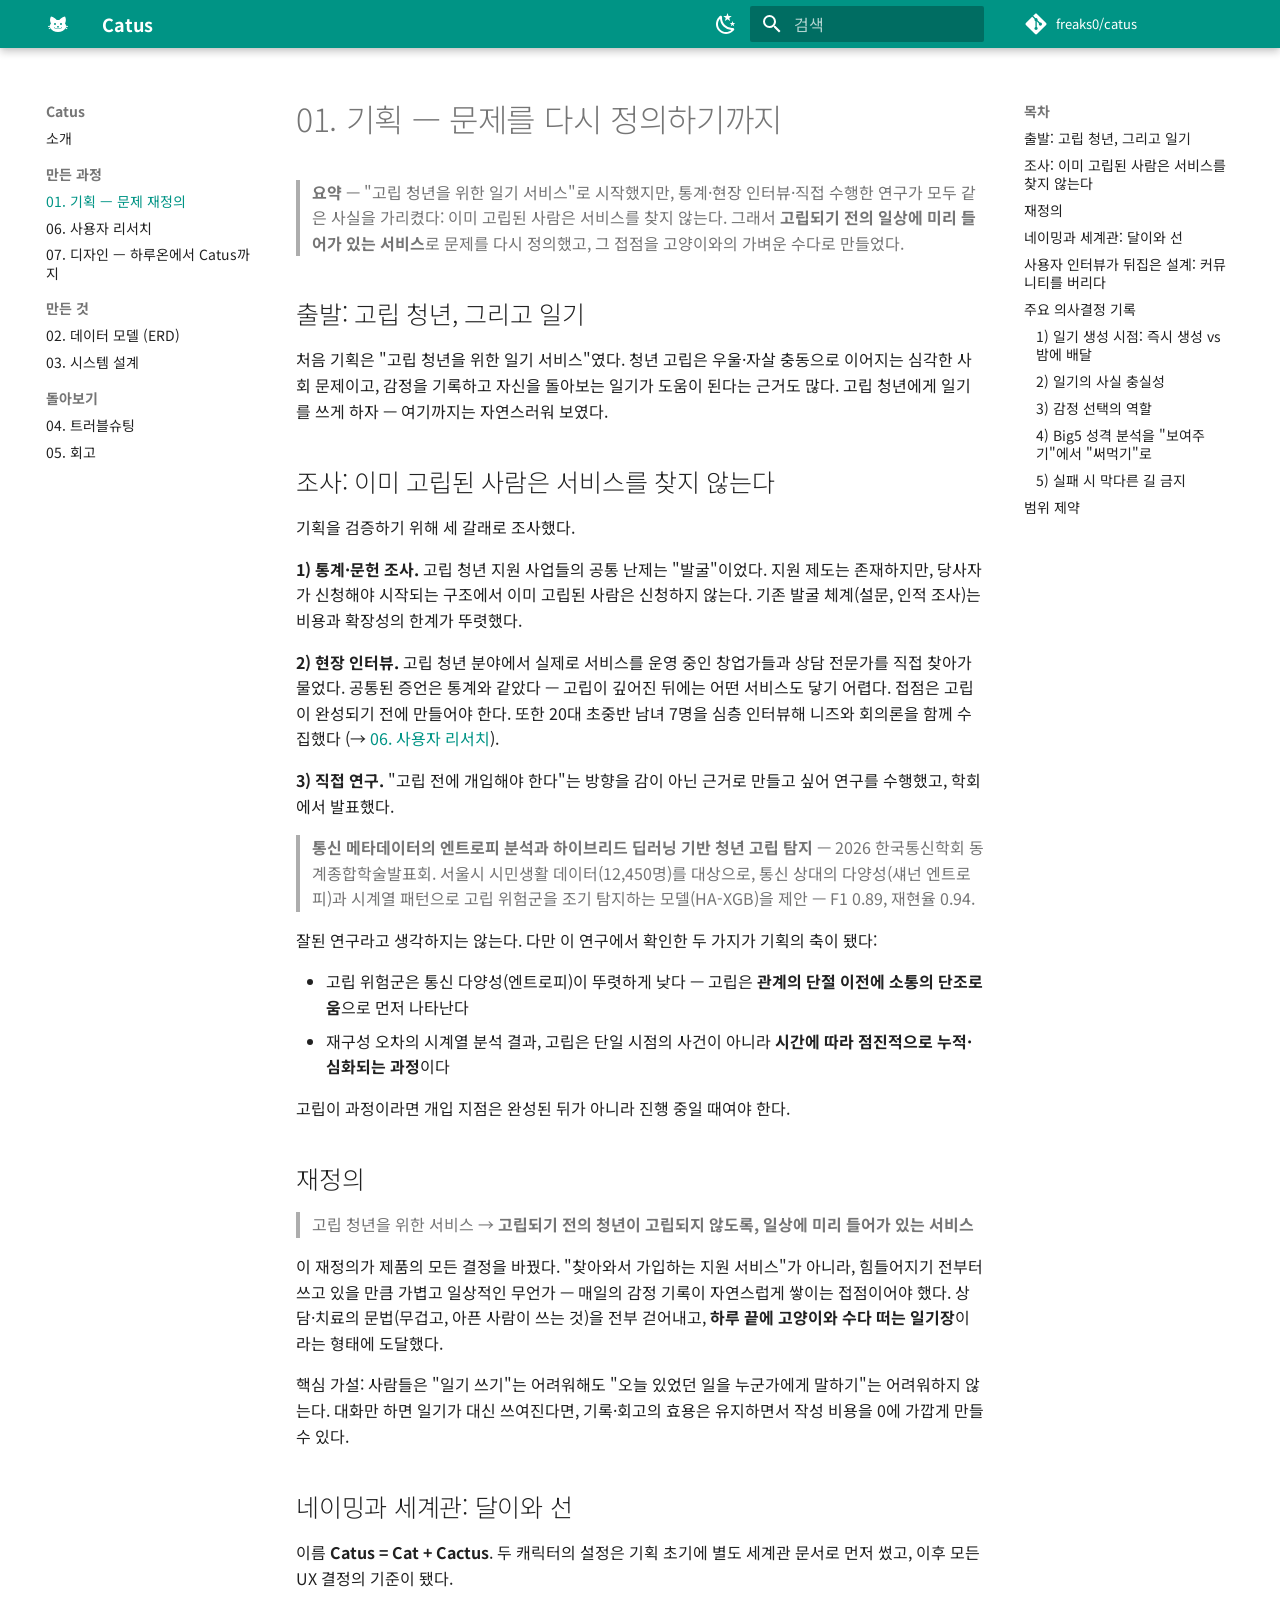
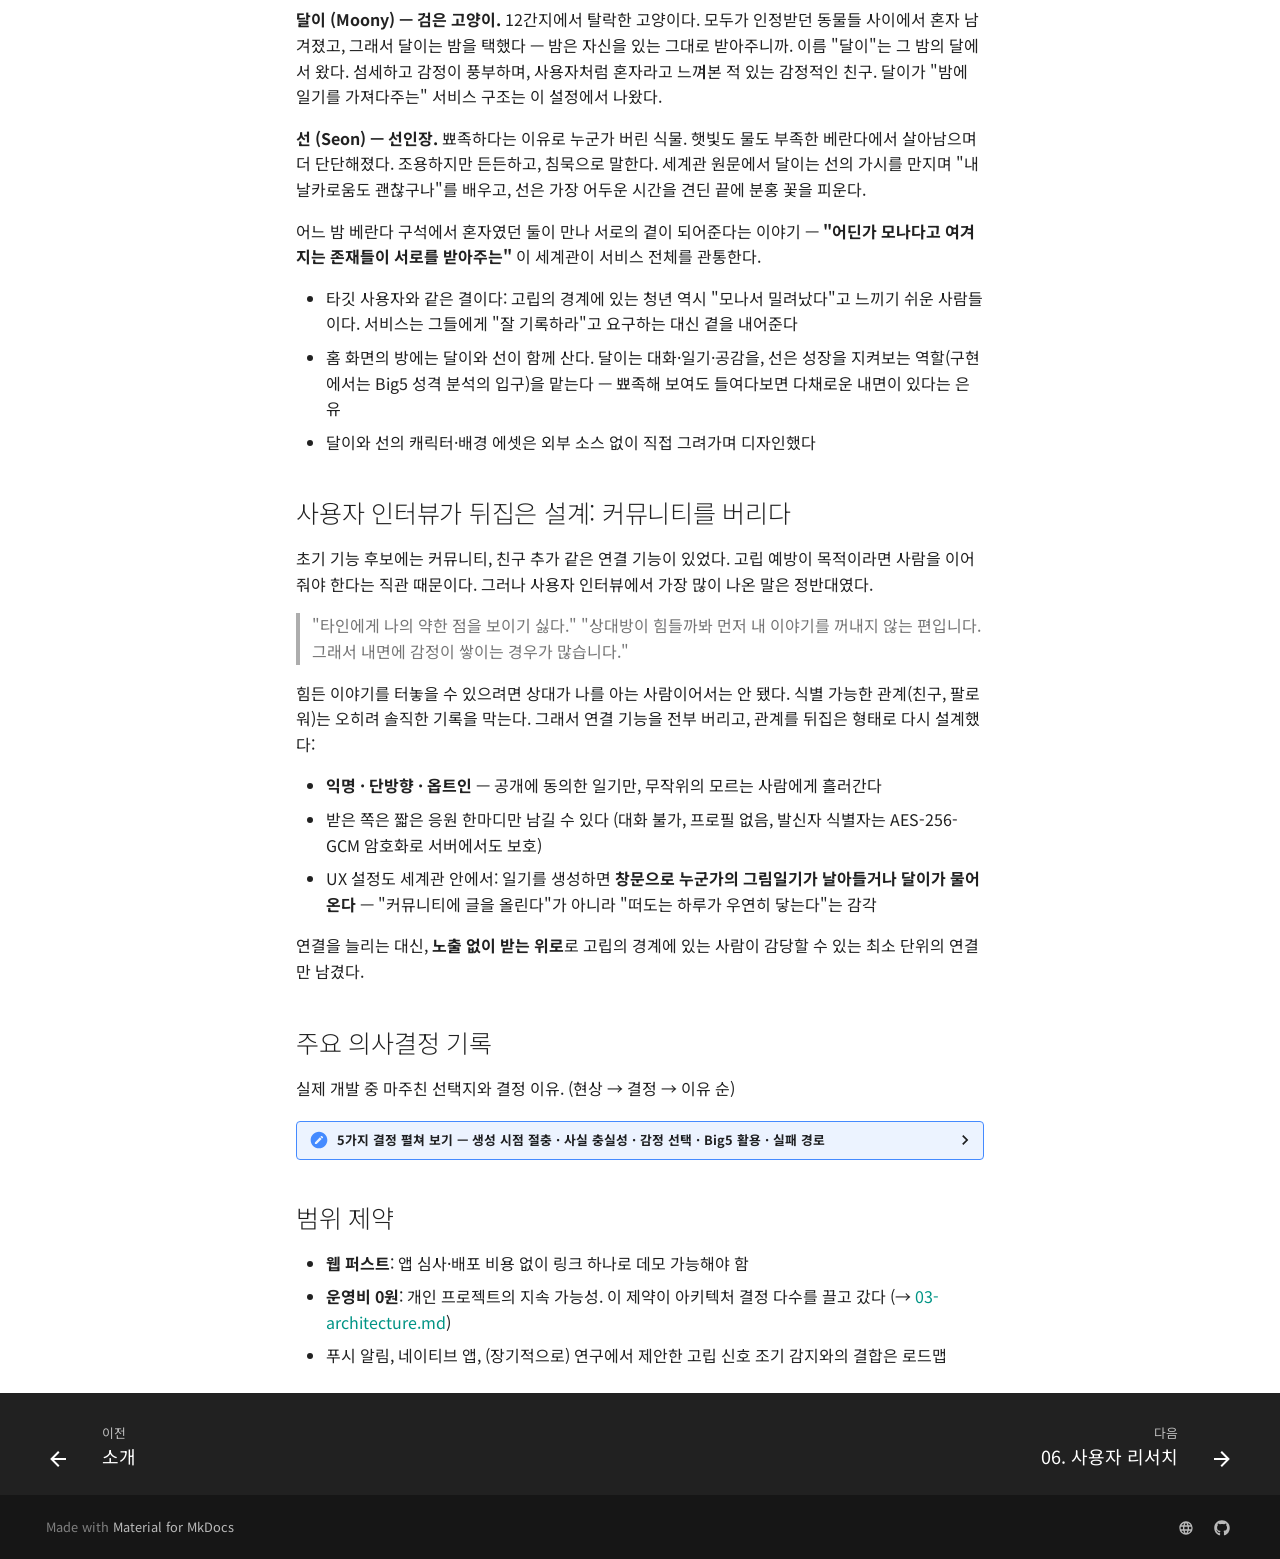
==== 01-planning.html @ 35c1a683 "Deployed dc7aa22 with MkDocs version: 1.6.1" ====
<!doctype html>
<html lang="ko" class="no-js">
  <head>
    
      <meta charset="utf-8">
      <meta name="viewport" content="width=device-width,initial-scale=1">
      
        <meta name="description" content="고립 전 청년을 위한 대화형 감정 기록 서비스 — 기획·설계·운영 기록">
      
      
      
        <link rel="canonical" href="https://freaks0.github.io/catus/01-planning.html">
      
      
        <link rel="prev" href="index.html">
      
      
        <link rel="next" href="06-user-research.html">
      
      
        
      
      
      <link rel="icon" href="design/dali-final.png">
      <meta name="generator" content="mkdocs-1.6.1, mkdocs-material-9.7.7">
    
    
      
        <title>01. 기획 — 문제 재정의 - Catus</title>
      
    
    
      <link rel="stylesheet" href="assets/stylesheets/main.ec1eaa64.min.css">
      
        
        <link rel="stylesheet" href="assets/stylesheets/palette.ab4e12ef.min.css">
      
      


    
    
      
    
    
      
        
        
        <link rel="preconnect" href="https://fonts.gstatic.com" crossorigin>
        <link rel="stylesheet" href="https://fonts.googleapis.com/css?family=Noto+Sans+KR:300,300i,400,400i,700,700i%7CJetBrains+Mono:400,400i,700,700i&display=fallback">
        <style>:root{--md-text-font:"Noto Sans KR";--md-code-font:"JetBrains Mono"}</style>
      
    
    
    <script>__md_scope=new URL(".",location),__md_hash=e=>[...e].reduce(((e,_)=>(e<<5)-e+_.charCodeAt(0)),0),__md_get=(e,_=localStorage,t=__md_scope)=>JSON.parse(_.getItem(t.pathname+"."+e)),__md_set=(e,_,t=localStorage,a=__md_scope)=>{try{t.setItem(a.pathname+"."+e,JSON.stringify(_))}catch(e){}}</script>
    
      

    
    
  </head>
  
  
    
    
      
    
    
    
    
    <body dir="ltr" data-md-color-scheme="default" data-md-color-primary="teal" data-md-color-accent="deep-orange">
  
    
    <input class="md-toggle" data-md-toggle="drawer" type="checkbox" id="__drawer" autocomplete="off">
    <input class="md-toggle" data-md-toggle="search" type="checkbox" id="__search" autocomplete="off">
    <label class="md-overlay" for="__drawer"></label>
    <div data-md-component="skip">
      
        
        <a href="#01" class="md-skip">
          콘텐츠로 이동
        </a>
      
    </div>
    <div data-md-component="announce">
      
    </div>
    
    
      

  

<header class="md-header md-header--shadow" data-md-component="header">
  <nav class="md-header__inner md-grid" aria-label="상단/헤더">
    <a href="index.html" title="Catus" class="md-header__button md-logo" aria-label="Catus" data-md-component="logo">
      
  
  <svg xmlns="http://www.w3.org/2000/svg" viewBox="0 0 24 24"><path d="m12 8-1.33.09C9.81 7.07 7.4 4.5 5 4.5c0 0-1.97 2.96-.04 6.91-.55.83-.89 1.26-.96 2.25l-1.93.29.21.98 1.76-.26.14.71-1.57.94.47.89 1.45-.89C5.68 18.76 8.59 20 12 20s6.32-1.24 7.47-3.68l1.45.89.47-.89-1.57-.94.14-.71 1.76.26.21-.98-1.93-.29c-.07-.99-.41-1.42-.96-2.25C20.97 7.46 19 4.5 19 4.5c-2.4 0-4.81 2.57-5.67 3.59zm-3 3a1 1 0 0 1 1 1 1 1 0 0 1-1 1 1 1 0 0 1-1-1 1 1 0 0 1 1-1m6 0a1 1 0 0 1 1 1 1 1 0 0 1-1 1 1 1 0 0 1-1-1 1 1 0 0 1 1-1m-4 3h2l-.7 1.39c.2.64.76 1.11 1.45 1.11a1.5 1.5 0 0 0 1.5-1.5h.5a2 2 0 0 1-2 2c-.75 0-1.4-.41-1.75-1-.35.59-1 1-1.75 1a2 2 0 0 1-2-2h.5a1.5 1.5 0 0 0 1.5 1.5c.69 0 1.25-.47 1.45-1.11z"/></svg>

    </a>
    <label class="md-header__button md-icon" for="__drawer">
      
      <svg xmlns="http://www.w3.org/2000/svg" viewBox="0 0 24 24"><path d="M3 6h18v2H3zm0 5h18v2H3zm0 5h18v2H3z"/></svg>
    </label>
    <div class="md-header__title" data-md-component="header-title">
      <div class="md-header__ellipsis">
        <div class="md-header__topic">
          <span class="md-ellipsis">
            Catus
          </span>
        </div>
        <div class="md-header__topic" data-md-component="header-topic">
          <span class="md-ellipsis">
            
              01. 기획 — 문제 재정의
            
          </span>
        </div>
      </div>
    </div>
    
      
        <form class="md-header__option" data-md-component="palette">
  
    
    
    
    <input class="md-option" data-md-color-media="(prefers-color-scheme: light)" data-md-color-scheme="default" data-md-color-primary="teal" data-md-color-accent="deep-orange"  aria-label="다크 모드"  type="radio" name="__palette" id="__palette_0">
    
      <label class="md-header__button md-icon" title="다크 모드" for="__palette_1" hidden>
        <svg xmlns="http://www.w3.org/2000/svg" viewBox="0 0 24 24"><path d="m17.75 4.09-2.53 1.94.91 3.06-2.63-1.81-2.63 1.81.91-3.06-2.53-1.94L12.44 4l1.06-3 1.06 3zm3.5 6.91-1.64 1.25.59 1.98-1.7-1.17-1.7 1.17.59-1.98L15.75 11l2.06-.05L18.5 9l.69 1.95zm-2.28 4.95c.83-.08 1.72 1.1 1.19 1.85-.32.45-.66.87-1.08 1.27C15.17 23 8.84 23 4.94 19.07c-3.91-3.9-3.91-10.24 0-14.14.4-.4.82-.76 1.27-1.08.75-.53 1.93.36 1.85 1.19-.27 2.86.69 5.83 2.89 8.02a9.96 9.96 0 0 0 8.02 2.89m-1.64 2.02a12.08 12.08 0 0 1-7.8-3.47c-2.17-2.19-3.33-5-3.49-7.82-2.81 3.14-2.7 7.96.31 10.98 3.02 3.01 7.84 3.12 10.98.31"/></svg>
      </label>
    
  
    
    
    
    <input class="md-option" data-md-color-media="(prefers-color-scheme: dark)" data-md-color-scheme="slate" data-md-color-primary="teal" data-md-color-accent="deep-orange"  aria-label="라이트 모드"  type="radio" name="__palette" id="__palette_1">
    
      <label class="md-header__button md-icon" title="라이트 모드" for="__palette_0" hidden>
        <svg xmlns="http://www.w3.org/2000/svg" viewBox="0 0 24 24"><path d="M12 7a5 5 0 0 1 5 5 5 5 0 0 1-5 5 5 5 0 0 1-5-5 5 5 0 0 1 5-5m0 2a3 3 0 0 0-3 3 3 3 0 0 0 3 3 3 3 0 0 0 3-3 3 3 0 0 0-3-3m0-7 2.39 3.42C13.65 5.15 12.84 5 12 5s-1.65.15-2.39.42zM3.34 7l4.16-.35A7.2 7.2 0 0 0 5.94 8.5c-.44.74-.69 1.5-.83 2.29zm.02 10 1.76-3.77a7.131 7.131 0 0 0 2.38 4.14zM20.65 7l-1.77 3.79a7.02 7.02 0 0 0-2.38-4.15zm-.01 10-4.14.36c.59-.51 1.12-1.14 1.54-1.86.42-.73.69-1.5.83-2.29zM12 22l-2.41-3.44c.74.27 1.55.44 2.41.44.82 0 1.63-.17 2.37-.44z"/></svg>
      </label>
    
  
</form>
      
    
    
      <script>var palette=__md_get("__palette");if(palette&&palette.color){if("(prefers-color-scheme)"===palette.color.media){var media=matchMedia("(prefers-color-scheme: light)"),input=document.querySelector(media.matches?"[data-md-color-media='(prefers-color-scheme: light)']":"[data-md-color-media='(prefers-color-scheme: dark)']");palette.color.media=input.getAttribute("data-md-color-media"),palette.color.scheme=input.getAttribute("data-md-color-scheme"),palette.color.primary=input.getAttribute("data-md-color-primary"),palette.color.accent=input.getAttribute("data-md-color-accent")}for(var[key,value]of Object.entries(palette.color))document.body.setAttribute("data-md-color-"+key,value)}</script>
    
    
    
      
      
        <label class="md-header__button md-icon" for="__search">
          
          <svg xmlns="http://www.w3.org/2000/svg" viewBox="0 0 24 24"><path d="M9.5 3A6.5 6.5 0 0 1 16 9.5c0 1.61-.59 3.09-1.56 4.23l.27.27h.79l5 5-1.5 1.5-5-5v-.79l-.27-.27A6.52 6.52 0 0 1 9.5 16 6.5 6.5 0 0 1 3 9.5 6.5 6.5 0 0 1 9.5 3m0 2C7 5 5 7 5 9.5S7 14 9.5 14 14 12 14 9.5 12 5 9.5 5"/></svg>
        </label>
        <div class="md-search" data-md-component="search" role="dialog">
  <label class="md-search__overlay" for="__search"></label>
  <div class="md-search__inner" role="search">
    <form class="md-search__form" name="search">
      <input type="text" class="md-search__input" name="query" aria-label="검색" placeholder="검색" autocapitalize="off" autocorrect="off" autocomplete="off" spellcheck="false" data-md-component="search-query" required>
      <label class="md-search__icon md-icon" for="__search">
        
        <svg xmlns="http://www.w3.org/2000/svg" viewBox="0 0 24 24"><path d="M9.5 3A6.5 6.5 0 0 1 16 9.5c0 1.61-.59 3.09-1.56 4.23l.27.27h.79l5 5-1.5 1.5-5-5v-.79l-.27-.27A6.52 6.52 0 0 1 9.5 16 6.5 6.5 0 0 1 3 9.5 6.5 6.5 0 0 1 9.5 3m0 2C7 5 5 7 5 9.5S7 14 9.5 14 14 12 14 9.5 12 5 9.5 5"/></svg>
        
        <svg xmlns="http://www.w3.org/2000/svg" viewBox="0 0 24 24"><path d="M20 11v2H8l5.5 5.5-1.42 1.42L4.16 12l7.92-7.92L13.5 5.5 8 11z"/></svg>
      </label>
      <nav class="md-search__options" aria-label="검색">
        
        <button type="reset" class="md-search__icon md-icon" title="지우기" aria-label="지우기" tabindex="-1">
          
          <svg xmlns="http://www.w3.org/2000/svg" viewBox="0 0 24 24"><path d="M19 6.41 17.59 5 12 10.59 6.41 5 5 6.41 10.59 12 5 17.59 6.41 19 12 13.41 17.59 19 19 17.59 13.41 12z"/></svg>
        </button>
      </nav>
      
        <div class="md-search__suggest" data-md-component="search-suggest"></div>
      
    </form>
    <div class="md-search__output">
      <div class="md-search__scrollwrap" tabindex="0" data-md-scrollfix>
        <div class="md-search-result" data-md-component="search-result">
          <div class="md-search-result__meta">
            검색 초기화
          </div>
          <ol class="md-search-result__list" role="presentation"></ol>
        </div>
      </div>
    </div>
  </div>
</div>
      
    
    
      <div class="md-header__source">
        <a href="https://github.com/freaks0/catus" title="저장소로 이동" class="md-source" data-md-component="source">
  <div class="md-source__icon md-icon">
    
    <svg xmlns="http://www.w3.org/2000/svg" viewBox="0 0 448 512"><!--! Font Awesome Free 7.1.0 by @fontawesome - https://fontawesome.com License - https://fontawesome.com/license/free (Icons: CC BY 4.0, Fonts: SIL OFL 1.1, Code: MIT License) Copyright 2025 Fonticons, Inc.--><path d="M439.6 236.1 244 40.5c-5.4-5.5-12.8-8.5-20.4-8.5s-15 3-20.4 8.4L162.5 81l51.5 51.5c27.1-9.1 52.7 16.8 43.4 43.7l49.7 49.7c34.2-11.8 61.2 31 35.5 56.7-26.5 26.5-70.2-2.9-56-37.3L240.3 199v121.9c25.3 12.5 22.3 41.8 9.1 55-6.4 6.4-15.2 10.1-24.3 10.1s-17.8-3.6-24.3-10.1c-17.6-17.6-11.1-46.9 11.2-56v-123c-20.8-8.5-24.6-30.7-18.6-45L142.6 101 8.5 235.1C3 240.6 0 247.9 0 255.5s3 15 8.5 20.4l195.6 195.7c5.4 5.4 12.7 8.4 20.4 8.4s15-3 20.4-8.4l194.7-194.7c5.4-5.4 8.4-12.8 8.4-20.4s-3-15-8.4-20.4"/></svg>
  </div>
  <div class="md-source__repository">
    freaks0/catus
  </div>
</a>
      </div>
    
  </nav>
  
</header>
    
    <div class="md-container" data-md-component="container">
      
      
        
          
        
      
      <main class="md-main" data-md-component="main">
        <div class="md-main__inner md-grid">
          
            
              
              <div class="md-sidebar md-sidebar--primary" data-md-component="sidebar" data-md-type="navigation" >
                <div class="md-sidebar__scrollwrap">
                  <div class="md-sidebar__inner">
                    



<nav class="md-nav md-nav--primary" aria-label="네비게이션" data-md-level="0">
  <label class="md-nav__title" for="__drawer">
    <a href="index.html" title="Catus" class="md-nav__button md-logo" aria-label="Catus" data-md-component="logo">
      
  
  <svg xmlns="http://www.w3.org/2000/svg" viewBox="0 0 24 24"><path d="m12 8-1.33.09C9.81 7.07 7.4 4.5 5 4.5c0 0-1.97 2.96-.04 6.91-.55.83-.89 1.26-.96 2.25l-1.93.29.21.98 1.76-.26.14.71-1.57.94.47.89 1.45-.89C5.68 18.76 8.59 20 12 20s6.32-1.24 7.47-3.68l1.45.89.47-.89-1.57-.94.14-.71 1.76.26.21-.98-1.93-.29c-.07-.99-.41-1.42-.96-2.25C20.97 7.46 19 4.5 19 4.5c-2.4 0-4.81 2.57-5.67 3.59zm-3 3a1 1 0 0 1 1 1 1 1 0 0 1-1 1 1 1 0 0 1-1-1 1 1 0 0 1 1-1m6 0a1 1 0 0 1 1 1 1 1 0 0 1-1 1 1 1 0 0 1-1-1 1 1 0 0 1 1-1m-4 3h2l-.7 1.39c.2.64.76 1.11 1.45 1.11a1.5 1.5 0 0 0 1.5-1.5h.5a2 2 0 0 1-2 2c-.75 0-1.4-.41-1.75-1-.35.59-1 1-1.75 1a2 2 0 0 1-2-2h.5a1.5 1.5 0 0 0 1.5 1.5c.69 0 1.25-.47 1.45-1.11z"/></svg>

    </a>
    Catus
  </label>
  
    <div class="md-nav__source">
      <a href="https://github.com/freaks0/catus" title="저장소로 이동" class="md-source" data-md-component="source">
  <div class="md-source__icon md-icon">
    
    <svg xmlns="http://www.w3.org/2000/svg" viewBox="0 0 448 512"><!--! Font Awesome Free 7.1.0 by @fontawesome - https://fontawesome.com License - https://fontawesome.com/license/free (Icons: CC BY 4.0, Fonts: SIL OFL 1.1, Code: MIT License) Copyright 2025 Fonticons, Inc.--><path d="M439.6 236.1 244 40.5c-5.4-5.5-12.8-8.5-20.4-8.5s-15 3-20.4 8.4L162.5 81l51.5 51.5c27.1-9.1 52.7 16.8 43.4 43.7l49.7 49.7c34.2-11.8 61.2 31 35.5 56.7-26.5 26.5-70.2-2.9-56-37.3L240.3 199v121.9c25.3 12.5 22.3 41.8 9.1 55-6.4 6.4-15.2 10.1-24.3 10.1s-17.8-3.6-24.3-10.1c-17.6-17.6-11.1-46.9 11.2-56v-123c-20.8-8.5-24.6-30.7-18.6-45L142.6 101 8.5 235.1C3 240.6 0 247.9 0 255.5s3 15 8.5 20.4l195.6 195.7c5.4 5.4 12.7 8.4 20.4 8.4s15-3 20.4-8.4l194.7-194.7c5.4-5.4 8.4-12.8 8.4-20.4s-3-15-8.4-20.4"/></svg>
  </div>
  <div class="md-source__repository">
    freaks0/catus
  </div>
</a>
    </div>
  
  <ul class="md-nav__list" data-md-scrollfix>
    
      
      
  
  
  
  
    <li class="md-nav__item">
      <a href="index.html" class="md-nav__link">
        
  
  
  <span class="md-ellipsis">
    
  
    소개
  

    
  </span>
  
  

      </a>
    </li>
  

    
      
      
  
  
    
  
  
  
    
    
    
    
      
        
        
      
    
    
    <li class="md-nav__item md-nav__item--active md-nav__item--section md-nav__item--nested">
      
        
        
        <input class="md-nav__toggle md-toggle " type="checkbox" id="__nav_2" checked>
        
          
          <label class="md-nav__link" for="__nav_2" id="__nav_2_label" tabindex="">
            
  
  
  <span class="md-ellipsis">
    
  
    만든 과정
  

    
  </span>
  
  

            <span class="md-nav__icon md-icon"></span>
          </label>
        
        <nav class="md-nav" data-md-level="1" aria-labelledby="__nav_2_label" aria-expanded="true">
          <label class="md-nav__title" for="__nav_2">
            <span class="md-nav__icon md-icon"></span>
            
  
    만든 과정
  

          </label>
          <ul class="md-nav__list" data-md-scrollfix>
            
              
                
  
  
    
  
  
  
    <li class="md-nav__item md-nav__item--active">
      
      <input class="md-nav__toggle md-toggle" type="checkbox" id="__toc">
      
      
        
      
      
        <label class="md-nav__link md-nav__link--active" for="__toc">
          
  
  
  <span class="md-ellipsis">
    
  
    01. 기획 — 문제 재정의
  

    
  </span>
  
  

          <span class="md-nav__icon md-icon"></span>
        </label>
      
      <a href="01-planning.html" class="md-nav__link md-nav__link--active">
        
  
  
  <span class="md-ellipsis">
    
  
    01. 기획 — 문제 재정의
  

    
  </span>
  
  

      </a>
      
        

<nav class="md-nav md-nav--secondary" aria-label="목차">
  
  
  
    
  
  
    <label class="md-nav__title" for="__toc">
      <span class="md-nav__icon md-icon"></span>
      목차
    </label>
    <ul class="md-nav__list" data-md-component="toc" data-md-scrollfix>
      
        <li class="md-nav__item">
  <a href="#_1" class="md-nav__link">
    <span class="md-ellipsis">
      
        출발: 고립 청년, 그리고 일기
      
    </span>
  </a>
  
</li>
      
        <li class="md-nav__item">
  <a href="#_2" class="md-nav__link">
    <span class="md-ellipsis">
      
        조사: 이미 고립된 사람은 서비스를 찾지 않는다
      
    </span>
  </a>
  
</li>
      
        <li class="md-nav__item">
  <a href="#_3" class="md-nav__link">
    <span class="md-ellipsis">
      
        재정의
      
    </span>
  </a>
  
</li>
      
        <li class="md-nav__item">
  <a href="#_4" class="md-nav__link">
    <span class="md-ellipsis">
      
        네이밍과 세계관: 달이와 선
      
    </span>
  </a>
  
</li>
      
        <li class="md-nav__item">
  <a href="#_5" class="md-nav__link">
    <span class="md-ellipsis">
      
        사용자 인터뷰가 뒤집은 설계: 커뮤니티를 버리다
      
    </span>
  </a>
  
</li>
      
        <li class="md-nav__item">
  <a href="#_6" class="md-nav__link">
    <span class="md-ellipsis">
      
        주요 의사결정 기록
      
    </span>
  </a>
  
    <nav class="md-nav" aria-label="주요 의사결정 기록">
      <ul class="md-nav__list">
        
          <li class="md-nav__item">
  <a href="#1-vs" class="md-nav__link">
    <span class="md-ellipsis">
      
        1) 일기 생성 시점: 즉시 생성 vs 밤에 배달
      
    </span>
  </a>
  
</li>
        
          <li class="md-nav__item">
  <a href="#2" class="md-nav__link">
    <span class="md-ellipsis">
      
        2) 일기의 사실 충실성
      
    </span>
  </a>
  
</li>
        
          <li class="md-nav__item">
  <a href="#3" class="md-nav__link">
    <span class="md-ellipsis">
      
        3) 감정 선택의 역할
      
    </span>
  </a>
  
</li>
        
          <li class="md-nav__item">
  <a href="#4-big5" class="md-nav__link">
    <span class="md-ellipsis">
      
        4) Big5 성격 분석을 "보여주기"에서 "써먹기"로
      
    </span>
  </a>
  
</li>
        
          <li class="md-nav__item">
  <a href="#5" class="md-nav__link">
    <span class="md-ellipsis">
      
        5) 실패 시 막다른 길 금지
      
    </span>
  </a>
  
</li>
        
      </ul>
    </nav>
  
</li>
      
        <li class="md-nav__item">
  <a href="#_7" class="md-nav__link">
    <span class="md-ellipsis">
      
        범위 제약
      
    </span>
  </a>
  
</li>
      
    </ul>
  
</nav>
      
    </li>
  

              
            
              
                
  
  
  
  
    <li class="md-nav__item">
      <a href="06-user-research.html" class="md-nav__link">
        
  
  
  <span class="md-ellipsis">
    
  
    06. 사용자 리서치
  

    
  </span>
  
  

      </a>
    </li>
  

              
            
              
                
  
  
  
  
    <li class="md-nav__item">
      <a href="07-design.html" class="md-nav__link">
        
  
  
  <span class="md-ellipsis">
    
  
    07. 디자인 — 하루온에서 Catus까지
  

    
  </span>
  
  

      </a>
    </li>
  

              
            
          </ul>
        </nav>
      
    </li>
  

    
      
      
  
  
  
  
    
    
    
    
      
        
        
      
    
    
    <li class="md-nav__item md-nav__item--section md-nav__item--nested">
      
        
        
        <input class="md-nav__toggle md-toggle " type="checkbox" id="__nav_3" >
        
          
          <label class="md-nav__link" for="__nav_3" id="__nav_3_label" tabindex="">
            
  
  
  <span class="md-ellipsis">
    
  
    만든 것
  

    
  </span>
  
  

            <span class="md-nav__icon md-icon"></span>
          </label>
        
        <nav class="md-nav" data-md-level="1" aria-labelledby="__nav_3_label" aria-expanded="false">
          <label class="md-nav__title" for="__nav_3">
            <span class="md-nav__icon md-icon"></span>
            
  
    만든 것
  

          </label>
          <ul class="md-nav__list" data-md-scrollfix>
            
              
                
  
  
  
  
    <li class="md-nav__item">
      <a href="02-erd.html" class="md-nav__link">
        
  
  
  <span class="md-ellipsis">
    
  
    02. 데이터 모델 (ERD)
  

    
  </span>
  
  

      </a>
    </li>
  

              
            
              
                
  
  
  
  
    <li class="md-nav__item">
      <a href="03-architecture.html" class="md-nav__link">
        
  
  
  <span class="md-ellipsis">
    
  
    03. 시스템 설계
  

    
  </span>
  
  

      </a>
    </li>
  

              
            
          </ul>
        </nav>
      
    </li>
  

    
      
      
  
  
  
  
    
    
    
    
      
        
        
      
    
    
    <li class="md-nav__item md-nav__item--section md-nav__item--nested">
      
        
        
        <input class="md-nav__toggle md-toggle " type="checkbox" id="__nav_4" >
        
          
          <label class="md-nav__link" for="__nav_4" id="__nav_4_label" tabindex="">
            
  
  
  <span class="md-ellipsis">
    
  
    돌아보기
  

    
  </span>
  
  

            <span class="md-nav__icon md-icon"></span>
          </label>
        
        <nav class="md-nav" data-md-level="1" aria-labelledby="__nav_4_label" aria-expanded="false">
          <label class="md-nav__title" for="__nav_4">
            <span class="md-nav__icon md-icon"></span>
            
  
    돌아보기
  

          </label>
          <ul class="md-nav__list" data-md-scrollfix>
            
              
                
  
  
  
  
    <li class="md-nav__item">
      <a href="04-troubleshooting.html" class="md-nav__link">
        
  
  
  <span class="md-ellipsis">
    
  
    04. 트러블슈팅
  

    
  </span>
  
  

      </a>
    </li>
  

              
            
              
                
  
  
  
  
    <li class="md-nav__item">
      <a href="05-retrospective.html" class="md-nav__link">
        
  
  
  <span class="md-ellipsis">
    
  
    05. 회고
  

    
  </span>
  
  

      </a>
    </li>
  

              
            
          </ul>
        </nav>
      
    </li>
  

    
  </ul>
</nav>
                  </div>
                </div>
              </div>
            
            
              
              <div class="md-sidebar md-sidebar--secondary" data-md-component="sidebar" data-md-type="toc" >
                <div class="md-sidebar__scrollwrap">
                  <div class="md-sidebar__inner">
                    

<nav class="md-nav md-nav--secondary" aria-label="목차">
  
  
  
    
  
  
    <label class="md-nav__title" for="__toc">
      <span class="md-nav__icon md-icon"></span>
      목차
    </label>
    <ul class="md-nav__list" data-md-component="toc" data-md-scrollfix>
      
        <li class="md-nav__item">
  <a href="#_1" class="md-nav__link">
    <span class="md-ellipsis">
      
        출발: 고립 청년, 그리고 일기
      
    </span>
  </a>
  
</li>
      
        <li class="md-nav__item">
  <a href="#_2" class="md-nav__link">
    <span class="md-ellipsis">
      
        조사: 이미 고립된 사람은 서비스를 찾지 않는다
      
    </span>
  </a>
  
</li>
      
        <li class="md-nav__item">
  <a href="#_3" class="md-nav__link">
    <span class="md-ellipsis">
      
        재정의
      
    </span>
  </a>
  
</li>
      
        <li class="md-nav__item">
  <a href="#_4" class="md-nav__link">
    <span class="md-ellipsis">
      
        네이밍과 세계관: 달이와 선
      
    </span>
  </a>
  
</li>
      
        <li class="md-nav__item">
  <a href="#_5" class="md-nav__link">
    <span class="md-ellipsis">
      
        사용자 인터뷰가 뒤집은 설계: 커뮤니티를 버리다
      
    </span>
  </a>
  
</li>
      
        <li class="md-nav__item">
  <a href="#_6" class="md-nav__link">
    <span class="md-ellipsis">
      
        주요 의사결정 기록
      
    </span>
  </a>
  
    <nav class="md-nav" aria-label="주요 의사결정 기록">
      <ul class="md-nav__list">
        
          <li class="md-nav__item">
  <a href="#1-vs" class="md-nav__link">
    <span class="md-ellipsis">
      
        1) 일기 생성 시점: 즉시 생성 vs 밤에 배달
      
    </span>
  </a>
  
</li>
        
          <li class="md-nav__item">
  <a href="#2" class="md-nav__link">
    <span class="md-ellipsis">
      
        2) 일기의 사실 충실성
      
    </span>
  </a>
  
</li>
        
          <li class="md-nav__item">
  <a href="#3" class="md-nav__link">
    <span class="md-ellipsis">
      
        3) 감정 선택의 역할
      
    </span>
  </a>
  
</li>
        
          <li class="md-nav__item">
  <a href="#4-big5" class="md-nav__link">
    <span class="md-ellipsis">
      
        4) Big5 성격 분석을 "보여주기"에서 "써먹기"로
      
    </span>
  </a>
  
</li>
        
          <li class="md-nav__item">
  <a href="#5" class="md-nav__link">
    <span class="md-ellipsis">
      
        5) 실패 시 막다른 길 금지
      
    </span>
  </a>
  
</li>
        
      </ul>
    </nav>
  
</li>
      
        <li class="md-nav__item">
  <a href="#_7" class="md-nav__link">
    <span class="md-ellipsis">
      
        범위 제약
      
    </span>
  </a>
  
</li>
      
    </ul>
  
</nav>
                  </div>
                </div>
              </div>
            
          
          
            <div class="md-content" data-md-component="content">
              
              <article class="md-content__inner md-typeset">
                
                  


  
  


<h1 id="01">01. 기획 — 문제를 다시 정의하기까지<a class="headerlink" href="#01" title="Permanent link">&para;</a></h1>
<blockquote>
<p><strong>요약</strong> — "고립 청년을 위한 일기 서비스"로 시작했지만, 통계·현장 인터뷰·직접 수행한 연구가 모두 같은 사실을 가리켰다: 이미 고립된 사람은 서비스를 찾지 않는다. 그래서 <strong>고립되기 전의 일상에 미리 들어가 있는 서비스</strong>로 문제를 다시 정의했고, 그 접점을 고양이와의 가벼운 수다로 만들었다.</p>
</blockquote>
<h2 id="_1">출발: 고립 청년, 그리고 일기<a class="headerlink" href="#_1" title="Permanent link">&para;</a></h2>
<p>처음 기획은 "고립 청년을 위한 일기 서비스"였다. 청년 고립은 우울·자살 충동으로 이어지는 심각한 사회 문제이고, 감정을 기록하고 자신을 돌아보는 일기가 도움이 된다는 근거도 많다. 고립 청년에게 일기를 쓰게 하자 — 여기까지는 자연스러워 보였다.</p>
<h2 id="_2">조사: 이미 고립된 사람은 서비스를 찾지 않는다<a class="headerlink" href="#_2" title="Permanent link">&para;</a></h2>
<p>기획을 검증하기 위해 세 갈래로 조사했다.</p>
<p><strong>1) 통계·문헌 조사.</strong> 고립 청년 지원 사업들의 공통 난제는 "발굴"이었다. 지원 제도는 존재하지만, 당사자가 신청해야 시작되는 구조에서 이미 고립된 사람은 신청하지 않는다. 기존 발굴 체계(설문, 인적 조사)는 비용과 확장성의 한계가 뚜렷했다.</p>
<p><strong>2) 현장 인터뷰.</strong> 고립 청년 분야에서 실제로 서비스를 운영 중인 창업가들과 상담 전문가를 직접 찾아가 물었다. 공통된 증언은 통계와 같았다 — 고립이 깊어진 뒤에는 어떤 서비스도 닿기 어렵다. 접점은 고립이 완성되기 전에 만들어야 한다. 또한 20대 초중반 남녀 7명을 심층 인터뷰해 니즈와 회의론을 함께 수집했다 (→ <a href="06-user-research.html">06. 사용자 리서치</a>).</p>
<p><strong>3) 직접 연구.</strong> "고립 전에 개입해야 한다"는 방향을 감이 아닌 근거로 만들고 싶어 연구를 수행했고, 학회에서 발표했다.</p>
<blockquote>
<p><strong>통신 메타데이터의 엔트로피 분석과 하이브리드 딥러닝 기반 청년 고립 탐지</strong> — 2026 한국통신학회 동계종합학술발표회.
서울시 시민생활 데이터(12,450명)를 대상으로, 통신 상대의 다양성(섀넌 엔트로피)과 시계열 패턴으로 고립 위험군을 조기 탐지하는 모델(HA-XGB)을 제안 — F1 0.89, 재현율 0.94.</p>
</blockquote>
<p>잘된 연구라고 생각하지는 않는다. 다만 이 연구에서 확인한 두 가지가 기획의 축이 됐다:</p>
<ul>
<li>고립 위험군은 통신 다양성(엔트로피)이 뚜렷하게 낮다 — 고립은 <strong>관계의 단절 이전에 소통의 단조로움</strong>으로 먼저 나타난다</li>
<li>재구성 오차의 시계열 분석 결과, 고립은 단일 시점의 사건이 아니라 <strong>시간에 따라 점진적으로 누적·심화되는 과정</strong>이다</li>
</ul>
<p>고립이 과정이라면 개입 지점은 완성된 뒤가 아니라 진행 중일 때여야 한다.</p>
<h2 id="_3">재정의<a class="headerlink" href="#_3" title="Permanent link">&para;</a></h2>
<blockquote>
<p>고립 청년을 위한 서비스 → <strong>고립되기 전의 청년이 고립되지 않도록, 일상에 미리 들어가 있는 서비스</strong></p>
</blockquote>
<p>이 재정의가 제품의 모든 결정을 바꿨다. "찾아와서 가입하는 지원 서비스"가 아니라, 힘들어지기 전부터 쓰고 있을 만큼 가볍고 일상적인 무언가 — 매일의 감정 기록이 자연스럽게 쌓이는 접점이어야 했다. 상담·치료의 문법(무겁고, 아픈 사람이 쓰는 것)을 전부 걷어내고, <strong>하루 끝에 고양이와 수다 떠는 일기장</strong>이라는 형태에 도달했다.</p>
<p>핵심 가설: 사람들은 "일기 쓰기"는 어려워해도 "오늘 있었던 일을 누군가에게 말하기"는 어려워하지 않는다. 대화만 하면 일기가 대신 쓰여진다면, 기록·회고의 효용은 유지하면서 작성 비용을 0에 가깝게 만들 수 있다.</p>
<h2 id="_4">네이밍과 세계관: 달이와 선<a class="headerlink" href="#_4" title="Permanent link">&para;</a></h2>
<p>이름 <strong>Catus = Cat + Cactus</strong>. 두 캐릭터의 설정은 기획 초기에 별도 세계관 문서로 먼저 썼고, 이후 모든 UX 결정의 기준이 됐다.</p>
<p><strong>달이 (Moony) — 검은 고양이.</strong> 12간지에서 탈락한 고양이다. 모두가 인정받던 동물들 사이에서 혼자 남겨졌고, 그래서 달이는 밤을 택했다 — 밤은 자신을 있는 그대로 받아주니까. 이름 "달이"는 그 밤의 달에서 왔다. 섬세하고 감정이 풍부하며, 사용자처럼 혼자라고 느껴본 적 있는 감정적인 친구. 달이가 "밤에 일기를 가져다주는" 서비스 구조는 이 설정에서 나왔다.</p>
<p><strong>선 (Seon) — 선인장.</strong> 뾰족하다는 이유로 누군가 버린 식물. 햇빛도 물도 부족한 베란다에서 살아남으며 더 단단해졌다. 조용하지만 든든하고, 침묵으로 말한다. 세계관 원문에서 달이는 선의 가시를 만지며 "내 날카로움도 괜찮구나"를 배우고, 선은 가장 어두운 시간을 견딘 끝에 분홍 꽃을 피운다.</p>
<p>어느 밤 베란다 구석에서 혼자였던 둘이 만나 서로의 곁이 되어준다는 이야기 — <strong>"어딘가 모나다고 여겨지는 존재들이 서로를 받아주는"</strong> 이 세계관이 서비스 전체를 관통한다.</p>
<ul>
<li>타깃 사용자와 같은 결이다: 고립의 경계에 있는 청년 역시 "모나서 밀려났다"고 느끼기 쉬운 사람들이다. 서비스는 그들에게 "잘 기록하라"고 요구하는 대신 곁을 내어준다</li>
<li>홈 화면의 방에는 달이와 선이 함께 산다. 달이는 대화·일기·공감을, 선은 성장을 지켜보는 역할(구현에서는 Big5 성격 분석의 입구)을 맡는다 — 뾰족해 보여도 들여다보면 다채로운 내면이 있다는 은유</li>
<li>달이와 선의 캐릭터·배경 에셋은 외부 소스 없이 직접 그려가며 디자인했다</li>
</ul>
<h2 id="_5">사용자 인터뷰가 뒤집은 설계: 커뮤니티를 버리다<a class="headerlink" href="#_5" title="Permanent link">&para;</a></h2>
<p>초기 기능 후보에는 커뮤니티, 친구 추가 같은 연결 기능이 있었다. 고립 예방이 목적이라면 사람을 이어줘야 한다는 직관 때문이다. 그러나 사용자 인터뷰에서 가장 많이 나온 말은 정반대였다.</p>
<blockquote>
<p>"타인에게 나의 약한 점을 보이기 싫다."
"상대방이 힘들까봐 먼저 내 이야기를 꺼내지 않는 편입니다. 그래서 내면에 감정이 쌓이는 경우가 많습니다."</p>
</blockquote>
<p>힘든 이야기를 터놓을 수 있으려면 상대가 나를 아는 사람이어서는 안 됐다. 식별 가능한 관계(친구, 팔로워)는 오히려 솔직한 기록을 막는다. 그래서 연결 기능을 전부 버리고, 관계를 뒤집은 형태로 다시 설계했다:</p>
<ul>
<li><strong>익명 · 단방향 · 옵트인</strong> — 공개에 동의한 일기만, 무작위의 모르는 사람에게 흘러간다</li>
<li>받은 쪽은 짧은 응원 한마디만 남길 수 있다 (대화 불가, 프로필 없음, 발신자 식별자는 AES-256-GCM 암호화로 서버에서도 보호)</li>
<li>UX 설정도 세계관 안에서: 일기를 생성하면 <strong>창문으로 누군가의 그림일기가 날아들거나 달이가 물어온다</strong> — "커뮤니티에 글을 올린다"가 아니라 "떠도는 하루가 우연히 닿는다"는 감각</li>
</ul>
<p>연결을 늘리는 대신, <strong>노출 없이 받는 위로</strong>로 고립의 경계에 있는 사람이 감당할 수 있는 최소 단위의 연결만 남겼다.</p>
<h2 id="_6">주요 의사결정 기록<a class="headerlink" href="#_6" title="Permanent link">&para;</a></h2>
<p>실제 개발 중 마주친 선택지와 결정 이유. (현상 → 결정 → 이유 순)</p>
<details>
<summary><b>5가지 결정 펼쳐 보기</b> — 생성 시점 절충 · 사실 충실성 · 감정 선택 · Big5 활용 · 실패 경로</summary>
<h3 id="1-vs">1) 일기 생성 시점: 즉시 생성 vs 밤에 배달<a class="headerlink" href="#1-vs" title="Permanent link">&para;</a></h3>
<ul>
<li><strong>현상</strong>: 초기 구현은 대화 종료 시 감정을 고르면 즉시 일기가 생성됐다.</li>
<li><strong>문제</strong>: 일기 생성 후 추가로 대화하면 그 내용이 반영되지 않고, "즉시 생성"은 달이의 내러티브(밤에 일기를 가져다줌)를 깨뜨린다.</li>
<li><strong>결정</strong>: 절충안 — 감정 선택 시 "밤 N시에 가져다줄게"로 예약하되, "지금 미리 받아볼래요" 보조 경로 제공. 생성 후 새 대화가 생기면 재생성 제안.</li>
<li><strong>이유</strong>: 내러티브 보존(기본) + 즉시성 욕구(보조) + 데이터 정합성(재생성)을 모두 충족.</li>
</ul>
<h3 id="2">2) 일기의 사실 충실성<a class="headerlink" href="#2" title="Permanent link">&para;</a></h3>
<ul>
<li><strong>현상</strong>: "취준했어, 고마워" 수준의 대화에서 "위로를 얻은 기분이었다" 같은 문장이 생성됐다.</li>
<li><strong>결정</strong>: 대화에 실제로 언급된 사건·감정만 쓰도록 강제하는 규칙 + 대화가 없는 날은 생성 자체를 거부.</li>
<li><strong>이유</strong>: 감정 기록 서비스의 생명은 "내 기록이 정확하다"는 신뢰다. AI가 하루를 지어내는 순간 회고의 근거가 무너진다.</li>
</ul>
<h3 id="3">3) 감정 선택의 역할<a class="headerlink" href="#3" title="Permanent link">&para;</a></h3>
<ul>
<li><strong>결정</strong>: 대화 종료 시 고른 감정을 서버에 저장해 일기 생성의 입력으로 사용 (미선택 시 대화 기반 자동 분석 폴백). 하루 1회만 묻는다.</li>
<li><strong>이유</strong>: 본인이 고른 감정이 AI 추론보다 정확하다. 단, 매번 묻는 것은 마찰.</li>
</ul>
<h3 id="4-big5">4) Big5 성격 분석을 "보여주기"에서 "써먹기"로<a class="headerlink" href="#4-big5" title="Permanent link">&para;</a></h3>
<ul>
<li><strong>결정</strong>: 주간 대화 텍스트로 점수를 EMA 업데이트하고, 결과를 달이의 대화 스타일에 역반영. "너는 내향적이니까" 같은 단정 발화는 금지.</li>
<li><strong>이유</strong>: 분석이 UX에 되먹임될 때 비로소 기능이 된다. 성향 라벨링의 불쾌감은 피한다.</li>
</ul>
<h3 id="5">5) 실패 시 막다른 길 금지<a class="headerlink" href="#5" title="Permanent link">&para;</a></h3>
<ul>
<li><strong>결정</strong>: 모든 실패 지점에 복구 경로 — 그림 없는 일기엔 "다시 그려달라고 하기", 생성 실패 시 안내 모달 재진입.</li>
<li><strong>이유</strong>: 무료 인프라 전제의 서비스는 부분 실패가 일상이다. "실패해도 사용자가 스스로 복구할 수 있는가"를 UX 원칙으로 삼았다.</li>
</ul>
</details>
<h2 id="_7">범위 제약<a class="headerlink" href="#_7" title="Permanent link">&para;</a></h2>
<ul>
<li><strong>웹 퍼스트</strong>: 앱 심사·배포 비용 없이 링크 하나로 데모 가능해야 함</li>
<li><strong>운영비 0원</strong>: 개인 프로젝트의 지속 가능성. 이 제약이 아키텍처 결정 다수를 끌고 갔다 (→ <a href="03-architecture.html">03-architecture.md</a>)</li>
<li>푸시 알림, 네이티브 앱, (장기적으로) 연구에서 제안한 고립 신호 조기 감지와의 결합은 로드맵</li>
</ul>












                
              </article>
            </div>
          
          
<script>var target=document.getElementById(location.hash.slice(1));target&&target.name&&(target.checked=target.name.startsWith("__tabbed_"))</script>
        </div>
        
          <button type="button" class="md-top md-icon" data-md-component="top" hidden>
  
  <svg xmlns="http://www.w3.org/2000/svg" viewBox="0 0 24 24"><path d="M13 20h-2V8l-5.5 5.5-1.42-1.42L12 4.16l7.92 7.92-1.42 1.42L13 8z"/></svg>
  맨위로
</button>
        
      </main>
      
        <footer class="md-footer">
  
    
      
      <nav class="md-footer__inner md-grid" aria-label="하단/푸터" >
        
          
          <a href="index.html" class="md-footer__link md-footer__link--prev" aria-label="이전: 소개">
            <div class="md-footer__button md-icon">
              
              <svg xmlns="http://www.w3.org/2000/svg" viewBox="0 0 24 24"><path d="M20 11v2H8l5.5 5.5-1.42 1.42L4.16 12l7.92-7.92L13.5 5.5 8 11z"/></svg>
            </div>
            <div class="md-footer__title">
              <span class="md-footer__direction">
                이전
              </span>
              <div class="md-ellipsis">
                소개
              </div>
            </div>
          </a>
        
        
          
          <a href="06-user-research.html" class="md-footer__link md-footer__link--next" aria-label="다음: 06. 사용자 리서치">
            <div class="md-footer__title">
              <span class="md-footer__direction">
                다음
              </span>
              <div class="md-ellipsis">
                06. 사용자 리서치
              </div>
            </div>
            <div class="md-footer__button md-icon">
              
              <svg xmlns="http://www.w3.org/2000/svg" viewBox="0 0 24 24"><path d="M4 11v2h12l-5.5 5.5 1.42 1.42L19.84 12l-7.92-7.92L10.5 5.5 16 11z"/></svg>
            </div>
          </a>
        
      </nav>
    
  
  <div class="md-footer-meta md-typeset">
    <div class="md-footer-meta__inner md-grid">
      <div class="md-copyright">
  
  
    Made with
    <a href="https://squidfunk.github.io/mkdocs-material/" target="_blank" rel="noopener">
      Material for MkDocs
    </a>
  
</div>
      
        
<div class="md-social">
  
    
    
    
    
    <a href="https://catus-app.vercel.app" target="_blank" rel="noopener" title="Live Demo" class="md-social__link">
      <svg xmlns="http://www.w3.org/2000/svg" viewBox="0 0 24 24"><path d="M16.36 14c.08-.66.14-1.32.14-2s-.06-1.34-.14-2h3.38c.16.64.26 1.31.26 2s-.1 1.36-.26 2m-5.15 5.56c.6-1.11 1.06-2.31 1.38-3.56h2.95a8.03 8.03 0 0 1-4.33 3.56M14.34 14H9.66c-.1-.66-.16-1.32-.16-2s.06-1.35.16-2h4.68c.09.65.16 1.32.16 2s-.07 1.34-.16 2M12 19.96c-.83-1.2-1.5-2.53-1.91-3.96h3.82c-.41 1.43-1.08 2.76-1.91 3.96M8 8H5.08A7.92 7.92 0 0 1 9.4 4.44C8.8 5.55 8.35 6.75 8 8m-2.92 8H8c.35 1.25.8 2.45 1.4 3.56A8 8 0 0 1 5.08 16m-.82-2C4.1 13.36 4 12.69 4 12s.1-1.36.26-2h3.38c-.08.66-.14 1.32-.14 2s.06 1.34.14 2M12 4.03c.83 1.2 1.5 2.54 1.91 3.97h-3.82c.41-1.43 1.08-2.77 1.91-3.97M18.92 8h-2.95a15.7 15.7 0 0 0-1.38-3.56c1.84.63 3.37 1.9 4.33 3.56M12 2C6.47 2 2 6.5 2 12a10 10 0 0 0 10 10 10 10 0 0 0 10-10A10 10 0 0 0 12 2"/></svg>
    </a>
  
    
    
    
    
      
      
    
    <a href="https://github.com/freaks0" target="_blank" rel="noopener" title="github.com" class="md-social__link">
      <svg xmlns="http://www.w3.org/2000/svg" viewBox="0 0 512 512"><!--! Font Awesome Free 7.1.0 by @fontawesome - https://fontawesome.com License - https://fontawesome.com/license/free (Icons: CC BY 4.0, Fonts: SIL OFL 1.1, Code: MIT License) Copyright 2025 Fonticons, Inc.--><path d="M173.9 397.4c0 2-2.3 3.6-5.2 3.6-3.3.3-5.6-1.3-5.6-3.6 0-2 2.3-3.6 5.2-3.6 3-.3 5.6 1.3 5.6 3.6m-31.1-4.5c-.7 2 1.3 4.3 4.3 4.9 2.6 1 5.6 0 6.2-2s-1.3-4.3-4.3-5.2c-2.6-.7-5.5.3-6.2 2.3m44.2-1.7c-2.9.7-4.9 2.6-4.6 4.9.3 2 2.9 3.3 5.9 2.6 2.9-.7 4.9-2.6 4.6-4.6-.3-1.9-3-3.2-5.9-2.9M252.8 8C114.1 8 8 113.3 8 252c0 110.9 69.8 205.8 169.5 239.2 12.8 2.3 17.3-5.6 17.3-12.1 0-6.2-.3-40.4-.3-61.4 0 0-70 15-84.7-29.8 0 0-11.4-29.1-27.8-36.6 0 0-22.9-15.7 1.6-15.4 0 0 24.9 2 38.6 25.8 21.9 38.6 58.6 27.5 72.9 20.9 2.3-16 8.8-27.1 16-33.7-55.9-6.2-112.3-14.3-112.3-110.5 0-27.5 7.6-41.3 23.6-58.9-2.6-6.5-11.1-33.3 2.6-67.9 20.9-6.5 69 27 69 27 20-5.6 41.5-8.5 62.8-8.5s42.8 2.9 62.8 8.5c0 0 48.1-33.6 69-27 13.7 34.7 5.2 61.4 2.6 67.9 16 17.7 25.8 31.5 25.8 58.9 0 96.5-58.9 104.2-114.8 110.5 9.2 7.9 17 22.9 17 46.4 0 33.7-.3 75.4-.3 83.6 0 6.5 4.6 14.4 17.3 12.1C436.2 457.8 504 362.9 504 252 504 113.3 391.5 8 252.8 8M105.2 352.9c-1.3 1-1 3.3.7 5.2 1.6 1.6 3.9 2.3 5.2 1 1.3-1 1-3.3-.7-5.2-1.6-1.6-3.9-2.3-5.2-1m-10.8-8.1c-.7 1.3.3 2.9 2.3 3.9 1.6 1 3.6.7 4.3-.7.7-1.3-.3-2.9-2.3-3.9-2-.6-3.6-.3-4.3.7m32.4 35.6c-1.6 1.3-1 4.3 1.3 6.2 2.3 2.3 5.2 2.6 6.5 1 1.3-1.3.7-4.3-1.3-6.2-2.2-2.3-5.2-2.6-6.5-1m-11.4-14.7c-1.6 1-1.6 3.6 0 5.9s4.3 3.3 5.6 2.3c1.6-1.3 1.6-3.9 0-6.2-1.4-2.3-4-3.3-5.6-2"/></svg>
    </a>
  
</div>
      
    </div>
  </div>
</footer>
      
    </div>
    <div class="md-dialog" data-md-component="dialog">
      <div class="md-dialog__inner md-typeset"></div>
    </div>
    
    
    
      
      
      <script id="__config" type="application/json">{"annotate": null, "base": ".", "features": ["navigation.sections", "navigation.top", "navigation.footer", "toc.follow", "search.suggest", "content.code.copy"], "search": "assets/javascripts/workers/search.2c215733.min.js", "tags": null, "translations": {"clipboard.copied": "\ud074\ub9bd\ubcf4\ub4dc\uc5d0 \ubcf5\uc0ac\ub428", "clipboard.copy": "\ud074\ub9bd\ubcf4\ub4dc\ub85c \ubcf5\uc0ac", "search.result.more.one": "\uc774 \ubb38\uc11c\uc5d0\uc11c 1\uac1c\uc758 \uac80\uc0c9 \uacb0\uacfc \ub354 \ubcf4\uae30", "search.result.more.other": "\uc774 \ubb38\uc11c\uc5d0\uc11c #\uac1c\uc758 \uac80\uc0c9 \uacb0\uacfc \ub354 \ubcf4\uae30", "search.result.none": "\uac80\uc0c9\uc5b4\uc640 \uc77c\uce58\ud558\ub294 \ubb38\uc11c\uac00 \uc5c6\uc2b5\ub2c8\ub2e4", "search.result.one": "1\uac1c\uc758 \uc77c\uce58\ud558\ub294 \ubb38\uc11c", "search.result.other": "#\uac1c\uc758 \uc77c\uce58\ud558\ub294 \ubb38\uc11c", "search.result.placeholder": "\uac80\uc0c9\uc5b4\ub97c \uc785\ub825\ud558\uc138\uc694", "search.result.term.missing": "\ud3ec\ud568\ub418\uc9c0 \uc54a\uc740 \uac80\uc0c9\uc5b4", "select.version": "\ubc84\uc804 \uc120\ud0dd"}, "version": null}</script>
    
    
      <script src="assets/javascripts/bundle.d7400e89.min.js"></script>
      
    
  </body>
</html>
---- assets/stylesheets/main.ec1eaa64.min.css ----
@charset "UTF-8";html{-webkit-text-size-adjust:none;-moz-text-size-adjust:none;text-size-adjust:none;box-sizing:border-box}*,:after,:before{box-sizing:inherit}@media (prefers-reduced-motion){*,:after,:before{transition:none!important}}body{margin:0}a,button,input,label{-webkit-tap-highlight-color:transparent}a{color:inherit;text-decoration:none}hr{border:0;box-sizing:initial;display:block;height:.05rem;overflow:visible;padding:0}small{font-size:80%}sub,sup{line-height:1em}img{border-style:none}table{border-collapse:initial;border-spacing:0}td,th{font-weight:400;vertical-align:top}button{background:#0000;border:0;font-family:inherit;font-size:inherit;margin:0;padding:0}input{border:0;outline:none}:root{--md-primary-fg-color:#4051b5;--md-primary-fg-color--light:#5d6cc0;--md-primary-fg-color--dark:#303fa1;--md-primary-bg-color:#fff;--md-primary-bg-color--light:#ffffffb3;--md-accent-fg-color:#526cfe;--md-accent-fg-color--transparent:#526cfe1a;--md-accent-bg-color:#fff;--md-accent-bg-color--light:#ffffffb3}[data-md-color-scheme=default]{color-scheme:light}[data-md-color-scheme=default] img[src$="#gh-dark-mode-only"],[data-md-color-scheme=default] img[src$="#only-dark"]{display:none}:root,[data-md-color-scheme=default]{--md-hue:225deg;--md-default-fg-color:#000000de;--md-default-fg-color--light:#0000008a;--md-default-fg-color--lighter:#00000052;--md-default-fg-color--lightest:#00000012;--md-default-bg-color:#fff;--md-default-bg-color--light:#ffffffb3;--md-default-bg-color--lighter:#ffffff4d;--md-default-bg-color--lightest:#ffffff1f;--md-code-fg-color:#36464e;--md-code-bg-color:#f5f5f5;--md-code-bg-color--light:#f5f5f5b3;--md-code-bg-color--lighter:#f5f5f54d;--md-code-hl-color:#4287ff;--md-code-hl-color--light:#4287ff1a;--md-code-hl-number-color:#d52a2a;--md-code-hl-special-color:#db1457;--md-code-hl-function-color:#a846b9;--md-code-hl-constant-color:#6e59d9;--md-code-hl-keyword-color:#3f6ec6;--md-code-hl-string-color:#1c7d4d;--md-code-hl-name-color:var(--md-code-fg-color);--md-code-hl-operator-color:var(--md-default-fg-color--light);--md-code-hl-punctuation-color:var(--md-default-fg-color--light);--md-code-hl-comment-color:var(--md-default-fg-color--light);--md-code-hl-generic-color:var(--md-default-fg-color--light);--md-code-hl-variable-color:var(--md-default-fg-color--light);--md-typeset-color:var(--md-default-fg-color);--md-typeset-a-color:var(--md-primary-fg-color);--md-typeset-del-color:#f5503d26;--md-typeset-ins-color:#0bd57026;--md-typeset-kbd-color:#fafafa;--md-typeset-kbd-accent-color:#fff;--md-typeset-kbd-border-color:#b8b8b8;--md-typeset-mark-color:#ffff0080;--md-typeset-table-color:#0000001f;--md-typeset-table-color--light:rgba(0,0,0,.035);--md-admonition-fg-color:var(--md-default-fg-color);--md-admonition-bg-color:var(--md-default-bg-color);--md-warning-fg-color:#000000de;--md-warning-bg-color:#ff9;--md-footer-fg-color:#fff;--md-footer-fg-color--light:#ffffffb3;--md-footer-fg-color--lighter:#ffffff73;--md-footer-bg-color:#000000de;--md-footer-bg-color--dark:#00000052;--md-shadow-z1:0 0.2rem 0.5rem #0000000d,0 0 0.05rem #0000001a;--md-shadow-z2:0 0.2rem 0.5rem #0000001a,0 0 0.05rem #00000040;--md-shadow-z3:0 0.2rem 0.5rem #0003,0 0 0.05rem #00000059}.md-icon svg{fill:currentcolor;display:block;height:1.2rem;width:1.2rem}body{-webkit-font-smoothing:antialiased;-moz-osx-font-smoothing:grayscale;--md-text-font-family:var(--md-text-font,_),-apple-system,BlinkMacSystemFont,Helvetica,Arial,sans-serif;--md-code-font-family:var(--md-code-font,_),SFMono-Regular,Consolas,Menlo,monospace}aside,body,input{font-feature-settings:"kern","liga";color:var(--md-typeset-color);font-family:var(--md-text-font-family)}code,kbd,pre{font-feature-settings:"kern";font-family:var(--md-code-font-family)}:root{--md-typeset-table-sort-icon:url('data:image/svg+xml;charset=utf-8,<svg xmlns="http://www.w3.org/2000/svg" viewBox="0 0 24 24"><path d="m18 21-4-4h3V7h-3l4-4 4 4h-3v10h3M2 19v-2h10v2M2 13v-2h7v2M2 7V5h4v2z"/></svg>');--md-typeset-table-sort-icon--asc:url('data:image/svg+xml;charset=utf-8,<svg xmlns="http://www.w3.org/2000/svg" viewBox="0 0 24 24"><path d="M19 17h3l-4 4-4-4h3V3h2M2 17h10v2H2M6 5v2H2V5m0 6h7v2H2z"/></svg>');--md-typeset-table-sort-icon--desc:url('data:image/svg+xml;charset=utf-8,<svg xmlns="http://www.w3.org/2000/svg" viewBox="0 0 24 24"><path d="M19 7h3l-4-4-4 4h3v14h2M2 17h10v2H2M6 5v2H2V5m0 6h7v2H2z"/></svg>')}.md-typeset{-webkit-print-color-adjust:exact;color-adjust:exact;font-size:.8rem;line-height:1.6;overflow-wrap:break-word}@media print{.md-typeset{font-size:.68rem}}.md-typeset blockquote,.md-typeset dl,.md-typeset figure,.md-typeset ol,.md-typeset pre,.md-typeset ul{margin-bottom:1em;margin-top:1em}.md-typeset h1{color:var(--md-default-fg-color--light);font-size:2em;line-height:1.3;margin:0 0 1.25em}.md-typeset h1,.md-typeset h2{font-weight:300;letter-spacing:-.01em}.md-typeset h2{font-size:1.5625em;line-height:1.4;margin:1.6em 0 .64em}.md-typeset h3{font-size:1.25em;font-weight:400;letter-spacing:-.01em;line-height:1.5;margin:1.6em 0 .8em}.md-typeset h2+h3{margin-top:.8em}.md-typeset h4{font-weight:700;letter-spacing:-.01em;margin:1em 0}.md-typeset h5,.md-typeset h6{color:var(--md-default-fg-color--light);font-size:.8em;font-weight:700;letter-spacing:-.01em;margin:1.25em 0}.md-typeset h5{text-transform:uppercase}.md-typeset h5 code{text-transform:none}.md-typeset hr{border-bottom:.05rem solid var(--md-default-fg-color--lightest);display:flow-root;margin:1.5em 0}.md-typeset a{color:var(--md-typeset-a-color);word-break:break-word}.md-typeset a,.md-typeset a:before{transition:color 125ms}.md-typeset a:focus,.md-typeset a:hover{color:var(--md-accent-fg-color)}.md-typeset a:focus code,.md-typeset a:hover code{background-color:var(--md-accent-fg-color--transparent);color:var(--md-accent-fg-color)}.md-typeset a code{color:var(--md-typeset-a-color)}.md-typeset a.focus-visible{outline-color:var(--md-accent-fg-color);outline-offset:.2rem}.md-typeset code,.md-typeset kbd,.md-typeset pre{color:var(--md-code-fg-color);direction:ltr;font-variant-ligatures:none;transition:background-color 125ms}@media print{.md-typeset code,.md-typeset kbd,.md-typeset pre{white-space:pre-wrap}}.md-typeset code{background-color:var(--md-code-bg-color);border-radius:.1rem;-webkit-box-decoration-break:clone;box-decoration-break:clone;font-size:.85em;padding:0 .2941176471em;transition:color 125ms,background-color 125ms;word-break:break-word}.md-typeset code:not(.focus-visible){-webkit-tap-highlight-color:transparent;outline:none}.md-typeset pre{display:flow-root;line-height:1.4;position:relative}.md-typeset pre>code{-webkit-box-decoration-break:slice;box-decoration-break:slice;box-shadow:none;display:block;margin:0;outline-color:var(--md-accent-fg-color);overflow:auto;padding:.7720588235em 1.1764705882em;scrollbar-color:var(--md-default-fg-color--lighter) #0000;scrollbar-width:thin;touch-action:auto;word-break:normal}.md-typeset pre>code:hover{scrollbar-color:var(--md-accent-fg-color) #0000}.md-typeset pre>code::-webkit-scrollbar{height:.2rem;width:.2rem}.md-typeset pre>code::-webkit-scrollbar-thumb{background-color:var(--md-default-fg-color--lighter)}.md-typeset pre>code::-webkit-scrollbar-thumb:hover{background-color:var(--md-accent-fg-color)}.md-typeset kbd{background-color:var(--md-typeset-kbd-color);border-radius:.1rem;box-shadow:0 .1rem 0 .05rem var(--md-typeset-kbd-border-color),0 .1rem 0 var(--md-typeset-kbd-border-color),0 -.1rem .2rem var(--md-typeset-kbd-accent-color) inset;color:var(--md-default-fg-color);display:inline-block;font-size:.75em;padding:0 .6666666667em;vertical-align:text-top;word-break:break-word}.md-typeset mark{background-color:var(--md-typeset-mark-color);-webkit-box-decoration-break:clone;box-decoration-break:clone;color:inherit;word-break:break-word}.md-typeset abbr{cursor:help;text-decoration:none}.md-typeset [data-preview],.md-typeset abbr{border-bottom:.05rem dotted var(--md-default-fg-color--light)}.md-typeset small{opacity:.75}[dir=ltr] .md-typeset sub,[dir=ltr] .md-typeset sup{margin-left:.078125em}[dir=rtl] .md-typeset sub,[dir=rtl] .md-typeset sup{margin-right:.078125em}[dir=ltr] .md-typeset blockquote{padding-left:.6rem}[dir=rtl] .md-typeset blockquote{padding-right:.6rem}[dir=ltr] .md-typeset blockquote{border-left:.2rem solid var(--md-default-fg-color--lighter)}[dir=rtl] .md-typeset blockquote{border-right:.2rem solid var(--md-default-fg-color--lighter)}.md-typeset blockquote{color:var(--md-default-fg-color--light);margin-left:0;margin-right:0}.md-typeset ul{list-style-type:disc}.md-typeset ul[type]{list-style-type:revert-layer}[dir=ltr] .md-typeset ol,[dir=ltr] .md-typeset ul{margin-left:.625em}[dir=rtl] .md-typeset ol,[dir=rtl] .md-typeset ul{margin-right:.625em}.md-typeset ol,.md-typeset ul{padding:0}.md-typeset ol:not([hidden]),.md-typeset ul:not([hidden]){display:flow-root}.md-typeset ol ol,.md-typeset ul ol{list-style-type:lower-alpha}.md-typeset ol ol ol,.md-typeset ul ol ol{list-style-type:lower-roman}.md-typeset ol ol ol ol,.md-typeset ul ol ol ol{list-style-type:upper-alpha}.md-typeset ol ol ol ol ol,.md-typeset ul ol ol ol ol{list-style-type:upper-roman}.md-typeset ol[type],.md-typeset ul[type]{list-style-type:revert-layer}[dir=ltr] .md-typeset ol li,[dir=ltr] .md-typeset ul li{margin-left:1.25em}[dir=rtl] .md-typeset ol li,[dir=rtl] .md-typeset ul li{margin-right:1.25em}.md-typeset ol li,.md-typeset ul li{margin-bottom:.5em}.md-typeset ol li blockquote,.md-typeset ol li p,.md-typeset ul li blockquote,.md-typeset ul li p{margin:.5em 0}.md-typeset ol li:last-child,.md-typeset ul li:last-child{margin-bottom:0}[dir=ltr] .md-typeset ol li ol,[dir=ltr] .md-typeset ol li ul,[dir=ltr] .md-typeset ul li ol,[dir=ltr] .md-typeset ul li ul{margin-left:.625em}[dir=rtl] .md-typeset ol li ol,[dir=rtl] .md-typeset ol li ul,[dir=rtl] .md-typeset ul li ol,[dir=rtl] .md-typeset ul li ul{margin-right:.625em}.md-typeset ol li ol,.md-typeset ol li ul,.md-typeset ul li ol,.md-typeset ul li ul{margin-bottom:.5em;margin-top:.5em}[dir=ltr] .md-typeset dd{margin-left:1.875em}[dir=rtl] .md-typeset dd{margin-right:1.875em}.md-typeset dd{margin-bottom:1.5em;margin-top:1em}.md-typeset img,.md-typeset svg,.md-typeset video{height:auto;max-width:100%}.md-typeset img[align=left]{margin:1em 1em 1em 0}.md-typeset img[align=right]{margin:1em 0 1em 1em}.md-typeset img[align]:only-child{margin-top:0}.md-typeset figure{display:flow-root;margin:1em auto;max-width:100%;text-align:center;width:fit-content}.md-typeset figure img{display:block;margin:0 auto}.md-typeset figcaption{font-style:italic;margin:1em auto;max-width:24rem}.md-typeset iframe{max-width:100%}.md-typeset table:not([class]){background-color:var(--md-default-bg-color);border:.05rem solid var(--md-typeset-table-color);border-radius:.1rem;display:inline-block;font-size:.64rem;max-width:100%;overflow:auto;touch-action:auto}@media print{.md-typeset table:not([class]){display:table}}.md-typeset table:not([class])+*{margin-top:1.5em}.md-typeset table:not([class]) td>:first-child,.md-typeset table:not([class]) th>:first-child{margin-top:0}.md-typeset table:not([class]) td>:last-child,.md-typeset table:not([class]) th>:last-child{margin-bottom:0}.md-typeset table:not([class]) td:not([align]),.md-typeset table:not([class]) th:not([align]){text-align:left}[dir=rtl] .md-typeset table:not([class]) td:not([align]),[dir=rtl] .md-typeset table:not([class]) th:not([align]){text-align:right}.md-typeset table:not([class]) th{font-weight:700;min-width:5rem;padding:.9375em 1.25em;vertical-align:top}.md-typeset table:not([class]) td{border-top:.05rem solid var(--md-typeset-table-color);padding:.9375em 1.25em;vertical-align:top}.md-typeset table:not([class]) tbody tr{transition:background-color 125ms}.md-typeset table:not([class]) tbody tr:hover{background-color:var(--md-typeset-table-color--light);box-shadow:0 .05rem 0 var(--md-default-bg-color) inset}.md-typeset table:not([class]) a{word-break:normal}.md-typeset table th[role=columnheader]{cursor:pointer}[dir=ltr] .md-typeset table th[role=columnheader]:after{margin-left:.5em}[dir=rtl] .md-typeset table th[role=columnheader]:after{margin-right:.5em}.md-typeset table th[role=columnheader]:after{content:"";display:inline-block;height:1.2em;-webkit-mask-image:var(--md-typeset-table-sort-icon);mask-image:var(--md-typeset-table-sort-icon);-webkit-mask-repeat:no-repeat;mask-repeat:no-repeat;-webkit-mask-size:contain;mask-size:contain;transition:background-color 125ms;vertical-align:text-bottom;width:1.2em}.md-typeset table th[role=columnheader]:hover:after{background-color:var(--md-default-fg-color--lighter)}.md-typeset table th[role=columnheader][aria-sort=ascending]:after{background-color:var(--md-default-fg-color--light);-webkit-mask-image:var(--md-typeset-table-sort-icon--asc);mask-image:var(--md-typeset-table-sort-icon--asc)}.md-typeset table th[role=columnheader][aria-sort=descending]:after{background-color:var(--md-default-fg-color--light);-webkit-mask-image:var(--md-typeset-table-sort-icon--desc);mask-image:var(--md-typeset-table-sort-icon--desc)}.md-typeset__scrollwrap{margin:1em -.8rem;overflow-x:auto;touch-action:auto}.md-typeset__table{display:inline-block;margin-bottom:.5em;padding:0 .8rem}@media print{.md-typeset__table{display:block}}html .md-typeset__table table{display:table;margin:0;overflow:hidden;width:100%}@media screen and (max-width:44.984375em){.md-content__inner>pre{margin:1em -.8rem}.md-content__inner>pre code{border-radius:0}}.md-typeset .md-author{border-radius:100%;display:block;flex-shrink:0;height:1.6rem;overflow:hidden;position:relative;transition:color 125ms,transform 125ms;width:1.6rem}.md-typeset .md-author img{display:block}.md-typeset .md-author--more{background:var(--md-default-fg-color--lightest);color:var(--md-default-fg-color--lighter);font-size:.6rem;font-weight:700;line-height:1.6rem;text-align:center}.md-typeset .md-author--long{height:2.4rem;width:2.4rem}.md-typeset a.md-author{transform:scale(1)}.md-typeset a.md-author img{border-radius:100%;filter:grayscale(100%) opacity(75%);transition:filter 125ms}.md-typeset a.md-author:focus,.md-typeset a.md-author:hover{transform:scale(1.1);z-index:1}.md-typeset a.md-author:focus img,.md-typeset a.md-author:hover img{filter:grayscale(0)}.md-banner{background-color:var(--md-footer-bg-color);color:var(--md-footer-fg-color);overflow:auto}@media print{.md-banner{display:none}}.md-banner--warning{background-color:var(--md-warning-bg-color);color:var(--md-warning-fg-color)}.md-banner__inner{font-size:.7rem;margin:.6rem auto;padding:0 .8rem}[dir=ltr] .md-banner__button{float:right}[dir=rtl] .md-banner__button{float:left}.md-banner__button{color:inherit;cursor:pointer;transition:opacity .25s}.no-js .md-banner__button{display:none}.md-banner__button:hover{opacity:.7}html{font-size:125%;height:100%;overflow-x:hidden}@media screen and (min-width:100em){html{font-size:137.5%}}@media screen and (min-width:125em){html{font-size:150%}}body{background-color:var(--md-default-bg-color);display:flex;flex-direction:column;font-size:.5rem;min-height:100%;position:relative;width:100%}@media print{body{display:block}}@media screen and (max-width:59.984375em){body[data-md-scrolllock]{position:fixed}}.md-grid{margin-left:auto;margin-right:auto;max-width:61rem}.md-container{display:flex;flex-direction:column;flex-grow:1}@media print{.md-container{display:block}}.md-main{flex-grow:1}.md-main__inner{display:flex;height:100%;margin-top:1.5rem}.md-ellipsis{overflow:hidden;text-overflow:ellipsis}.md-toggle{display:none}.md-option{height:0;opacity:0;position:absolute;width:0}.md-option:checked+label:not([hidden]){display:block}.md-option.focus-visible+label{outline-color:var(--md-accent-fg-color);outline-style:auto}.md-skip{background-color:var(--md-default-fg-color);border-radius:.1rem;color:var(--md-default-bg-color);font-size:.64rem;margin:.5rem;opacity:0;outline-color:var(--md-accent-fg-color);padding:.3rem .5rem;position:fixed;transform:translateY(.4rem);z-index:-1}.md-skip:focus{opacity:1;transform:translateY(0);transition:transform .25s cubic-bezier(.4,0,.2,1),opacity 175ms 75ms;z-index:10}@page{margin:25mm}:root{--md-clipboard-icon:url('data:image/svg+xml;charset=utf-8,<svg xmlns="http://www.w3.org/2000/svg" viewBox="0 0 24 24"><path d="M19 21H8V7h11m0-2H8a2 2 0 0 0-2 2v14a2 2 0 0 0 2 2h11a2 2 0 0 0 2-2V7a2 2 0 0 0-2-2m-3-4H4a2 2 0 0 0-2 2v14h2V3h12z"/></svg>')}.md-clipboard{border-radius:.1rem;color:var(--md-default-fg-color--lightest);cursor:pointer;height:1.5em;outline-color:var(--md-accent-fg-color);outline-offset:.1rem;transition:color .25s;width:1.5em;z-index:1}@media print{.md-clipboard{display:none}}.md-clipboard:not(.focus-visible){-webkit-tap-highlight-color:transparent;outline:none}:hover>.md-clipboard{color:var(--md-default-fg-color--light)}.md-clipboard:focus,.md-clipboard:hover{color:var(--md-accent-fg-color)}.md-clipboard:after{background-color:currentcolor;content:"";display:block;height:1.125em;margin:0 auto;-webkit-mask-image:var(--md-clipboard-icon);mask-image:var(--md-clipboard-icon);-webkit-mask-position:center;mask-position:center;-webkit-mask-repeat:no-repeat;mask-repeat:no-repeat;-webkit-mask-size:contain;mask-size:contain;width:1.125em}.md-clipboard--inline{cursor:pointer}.md-clipboard--inline code{transition:color .25s,background-color .25s}.md-clipboard--inline:focus code,.md-clipboard--inline:hover code{background-color:var(--md-accent-fg-color--transparent);color:var(--md-accent-fg-color)}:root{--md-code-select-icon:url('data:image/svg+xml;charset=utf-8,<svg xmlns="http://www.w3.org/2000/svg" viewBox="0 0 24 24"><path d="M19 19h-4v2h4c1.1 0 2-.9 2-2v-4h-2m0-12h-4v2h4v4h2V5c0-1.1-.9-2-2-2M5 5h4V3H5c-1.1 0-2 .9-2 2v4h2m0 6H3v4c0 1.1.9 2 2 2h4v-2H5zm2-4h2v2H7zm4 0h2v2h-2zm4 0h2v2h-2zM7 7h2v2H7zm4 0h2v2h-2zm4 0h2v2h-2zm-8 8h2v2H7zm4 0h2v2h-2zm4 0h2v2h-2z"/></svg>');--md-code-copy-icon:url('data:image/svg+xml;charset=utf-8,<svg xmlns="http://www.w3.org/2000/svg" viewBox="0 0 24 24"><path d="M19 21H8V7h11m0-2H8a2 2 0 0 0-2 2v14a2 2 0 0 0 2 2h11a2 2 0 0 0 2-2V7a2 2 0 0 0-2-2m-3-4H4a2 2 0 0 0-2 2v14h2V3h12z"/></svg>')}.md-typeset .md-code__content{display:grid}.md-code__nav{background-color:var(--md-code-bg-color--lighter);border-radius:.1rem;display:flex;gap:.2rem;padding:.2rem;position:absolute;right:.25em;top:.25em;transition:background-color .25s;z-index:1}:hover>.md-code__nav{background-color:var(--md-code-bg-color--light)}.md-code__button{color:var(--md-default-fg-color--lightest);cursor:pointer;display:block;height:1.5em;outline-color:var(--md-accent-fg-color);outline-offset:.1rem;transition:color .25s;width:1.5em}:hover>*>.md-code__button{color:var(--md-default-fg-color--light)}.md-code__button.focus-visible,.md-code__button:hover{color:var(--md-accent-fg-color)}.md-code__button--active{color:var(--md-default-fg-color)!important}.md-code__button:after{background-color:currentcolor;content:"";display:block;height:1.125em;margin:0 auto;-webkit-mask-position:center;mask-position:center;-webkit-mask-repeat:no-repeat;mask-repeat:no-repeat;-webkit-mask-size:contain;mask-size:contain;width:1.125em}.md-code__button[data-md-type=select]:after{-webkit-mask-image:var(--md-code-select-icon);mask-image:var(--md-code-select-icon)}.md-code__button[data-md-type=copy]:after{-webkit-mask-image:var(--md-code-copy-icon);mask-image:var(--md-code-copy-icon)}@keyframes consent{0%{opacity:0;transform:translateY(100%)}to{opacity:1;transform:translateY(0)}}@keyframes overlay{0%{opacity:0}to{opacity:1}}.md-consent__overlay{animation:overlay .25s both;-webkit-backdrop-filter:blur(.1rem);backdrop-filter:blur(.1rem);background-color:#0000008a;height:100%;opacity:1;position:fixed;top:0;width:100%;z-index:5}.md-consent__inner{animation:consent .5s cubic-bezier(.1,.7,.1,1) both;background-color:var(--md-default-bg-color);border:0;border-radius:.1rem;bottom:0;box-shadow:0 0 .2rem #0000001a,0 .2rem .4rem #0003;max-height:100%;overflow:auto;padding:0;position:fixed;width:100%;z-index:5}.md-consent__form{padding:.8rem}.md-consent__settings{display:none;margin:1em 0}input:checked+.md-consent__settings{display:block}.md-consent__controls{margin-bottom:.8rem}.md-typeset .md-consent__controls .md-button{display:inline}@media screen and (max-width:44.984375em){.md-typeset .md-consent__controls .md-button{display:block;margin-top:.4rem;text-align:center;width:100%}}.md-consent label{cursor:pointer}.md-content{flex-grow:1;min-width:0}.md-content__inner{margin:0 .8rem 1.2rem;padding-top:.6rem}@media screen and (min-width:76.25em){[dir=ltr] .md-sidebar--primary:not([hidden])~.md-content>.md-content__inner{margin-left:1.2rem}[dir=ltr] .md-sidebar--secondary:not([hidden])~.md-content>.md-content__inner,[dir=rtl] .md-sidebar--primary:not([hidden])~.md-content>.md-content__inner{margin-right:1.2rem}[dir=rtl] .md-sidebar--secondary:not([hidden])~.md-content>.md-content__inner{margin-left:1.2rem}}.md-content__inner:before{content:"";display:block;height:.4rem}.md-content__inner>:last-child{margin-bottom:0}[dir=ltr] .md-content__button{float:right}[dir=rtl] .md-content__button{float:left}[dir=ltr] .md-content__button{margin-left:.4rem}[dir=rtl] .md-content__button{margin-right:.4rem}.md-content__button{margin:.4rem 0;padding:0}@media print{.md-content__button{display:none}}.md-typeset .md-content__button{color:var(--md-default-fg-color--lighter)}.md-content__button svg{display:inline;vertical-align:top}[dir=rtl] .md-content__button svg{transform:scaleX(-1)}[dir=ltr] .md-dialog{right:.8rem}[dir=rtl] .md-dialog{left:.8rem}.md-dialog{background-color:var(--md-default-fg-color);border-radius:.1rem;bottom:.8rem;box-shadow:var(--md-shadow-z3);min-width:11.1rem;opacity:0;padding:.4rem .6rem;pointer-events:none;position:fixed;transform:translateY(100%);transition:transform 0ms .4s,opacity .4s;z-index:4}@media print{.md-dialog{display:none}}.md-dialog--active{opacity:1;pointer-events:auto;transform:translateY(0);transition:transform .4s cubic-bezier(.075,.85,.175,1),opacity .4s}.md-dialog__inner{color:var(--md-default-bg-color);font-size:.7rem}.md-feedback{margin:2em 0 1em;text-align:center}.md-feedback fieldset{border:none;margin:0;padding:0}.md-feedback__title{font-weight:700;margin:1em auto}.md-feedback__inner{position:relative}.md-feedback__list{display:flex;flex-wrap:wrap;place-content:baseline center;position:relative}.md-feedback__list:hover .md-icon:not(:disabled){color:var(--md-default-fg-color--lighter)}:disabled .md-feedback__list{min-height:1.8rem}.md-feedback__icon{color:var(--md-default-fg-color--light);cursor:pointer;flex-shrink:0;margin:0 .1rem;transition:color 125ms}.md-feedback__icon:not(:disabled).md-icon:hover{color:var(--md-accent-fg-color)}.md-feedback__icon:disabled{color:var(--md-default-fg-color--lightest);pointer-events:none}.md-feedback__note{opacity:0;position:relative;transform:translateY(.4rem);transition:transform .4s cubic-bezier(.1,.7,.1,1),opacity .15s}.md-feedback__note>*{margin:0 auto;max-width:16rem}:disabled .md-feedback__note{opacity:1;transform:translateY(0)}@media print{.md-feedback{display:none}}.md-footer{background-color:var(--md-footer-bg-color);color:var(--md-footer-fg-color)}@media print{.md-footer{display:none}}.md-footer__inner{justify-content:space-between;overflow:auto;padding:.2rem}.md-footer__inner:not([hidden]){display:flex}.md-footer__link{align-items:end;display:flex;flex-grow:0.01;margin-bottom:.4rem;margin-top:1rem;max-width:100%;outline-color:var(--md-accent-fg-color);overflow:hidden;transition:opacity .25s}.md-footer__link:focus,.md-footer__link:hover{opacity:.7}[dir=rtl] .md-footer__link svg{transform:scaleX(-1)}@media screen and (max-width:44.984375em){.md-footer__link--prev{flex-shrink:0}.md-footer__link--prev .md-footer__title{display:none}}[dir=ltr] .md-footer__link--next{margin-left:auto}[dir=rtl] .md-footer__link--next{margin-right:auto}.md-footer__link--next{text-align:right}[dir=rtl] .md-footer__link--next{text-align:left}.md-footer__title{flex-grow:1;font-size:.9rem;margin-bottom:.7rem;max-width:calc(100% - 2.4rem);padding:0 1rem;white-space:nowrap}.md-footer__button{margin:.2rem;padding:.4rem}.md-footer__direction{font-size:.64rem;opacity:.7}.md-footer-meta{background-color:var(--md-footer-bg-color--dark)}.md-footer-meta__inner{display:flex;flex-wrap:wrap;justify-content:space-between;padding:.2rem}html .md-footer-meta.md-typeset a{color:var(--md-footer-fg-color--light)}html .md-footer-meta.md-typeset a:focus,html .md-footer-meta.md-typeset a:hover{color:var(--md-footer-fg-color)}.md-copyright{color:var(--md-footer-fg-color--lighter);font-size:.64rem;margin:auto .6rem;padding:.4rem 0;width:100%}@media screen and (min-width:45em){.md-copyright{width:auto}}.md-copyright__highlight{color:var(--md-footer-fg-color--light)}.md-social{display:inline-flex;gap:.2rem;margin:0 .4rem;padding:.2rem 0 .6rem}@media screen and (min-width:45em){.md-social{padding:.6rem 0}}.md-social__link{display:inline-block;height:1.6rem;text-align:center;width:1.6rem}.md-social__link:before{line-height:1.9}.md-social__link svg{fill:currentcolor;max-height:.8rem;vertical-align:-25%}.md-typeset .md-button{border:.1rem solid;border-radius:.1rem;color:var(--md-primary-fg-color);cursor:pointer;display:inline-block;font-weight:700;padding:.625em 2em;transition:color 125ms,background-color 125ms,border-color 125ms}.md-typeset .md-button--primary{background-color:var(--md-primary-fg-color);border-color:var(--md-primary-fg-color);color:var(--md-primary-bg-color)}.md-typeset .md-button:focus,.md-typeset .md-button:hover{background-color:var(--md-accent-fg-color);border-color:var(--md-accent-fg-color);color:var(--md-accent-bg-color)}[dir=ltr] .md-typeset .md-input{border-top-left-radius:.1rem}[dir=ltr] .md-typeset .md-input,[dir=rtl] .md-typeset .md-input{border-top-right-radius:.1rem}[dir=rtl] .md-typeset .md-input{border-top-left-radius:.1rem}.md-typeset .md-input{border-bottom:.1rem solid var(--md-default-fg-color--lighter);box-shadow:var(--md-shadow-z1);font-size:.8rem;height:1.8rem;padding:0 .6rem;transition:border .25s,box-shadow .25s}.md-typeset .md-input:focus,.md-typeset .md-input:hover{border-bottom-color:var(--md-accent-fg-color);box-shadow:var(--md-shadow-z2)}.md-typeset .md-input--stretch{width:100%}.md-header{background-color:var(--md-primary-fg-color);box-shadow:0 0 .2rem #0000,0 .2rem .4rem #0000;color:var(--md-primary-bg-color);display:block;left:0;position:sticky;right:0;top:0;z-index:4}@media print{.md-header{display:none}}.md-header[hidden]{transform:translateY(-100%);transition:transform .25s cubic-bezier(.8,0,.6,1),box-shadow .25s}.md-header--shadow{box-shadow:0 0 .2rem #0000001a,0 .2rem .4rem #0003;transition:transform .25s cubic-bezier(.1,.7,.1,1),box-shadow .25s}.md-header__inner{align-items:center;display:flex;padding:0 .2rem}.md-header__button{color:currentcolor;cursor:pointer;margin:.2rem;outline-color:var(--md-accent-fg-color);padding:.4rem;position:relative;transition:opacity .25s;vertical-align:middle;z-index:1}.md-header__button:hover{opacity:.7}.md-header__button:not([hidden]){display:inline-block}.md-header__button:not(.focus-visible){-webkit-tap-highlight-color:transparent;outline:none}.md-header__button.md-logo{margin:.2rem;padding:.4rem}@media screen and (max-width:76.234375em){.md-header__button.md-logo{display:none}}.md-header__button.md-logo img,.md-header__button.md-logo svg{fill:currentcolor;display:block;height:1.2rem;width:auto}@media screen and (min-width:60em){.md-header__button[for=__search]{display:none}}.no-js .md-header__button[for=__search]{display:none}[dir=rtl] .md-header__button[for=__search] svg{transform:scaleX(-1)}@media screen and (min-width:76.25em){.md-header__button[for=__drawer]{display:none}}.md-header__topic{display:flex;max-width:100%;position:absolute;transition:transform .4s cubic-bezier(.1,.7,.1,1),opacity .15s;white-space:nowrap}.md-header__topic+.md-header__topic{opacity:0;pointer-events:none;transform:translateX(1.25rem);transition:transform .4s cubic-bezier(1,.7,.1,.1),opacity .15s;z-index:-1}[dir=rtl] .md-header__topic+.md-header__topic{transform:translateX(-1.25rem)}.md-header__topic:first-child{font-weight:700}[dir=ltr] .md-header__title{margin-left:1rem;margin-right:.4rem}[dir=rtl] .md-header__title{margin-left:.4rem;margin-right:1rem}.md-header__title{flex-grow:1;font-size:.9rem;height:2.4rem;line-height:2.4rem}.md-header__title--active .md-header__topic{opacity:0;pointer-events:none;transform:translateX(-1.25rem);transition:transform .4s cubic-bezier(1,.7,.1,.1),opacity .15s;z-index:-1}[dir=rtl] .md-header__title--active .md-header__topic{transform:translateX(1.25rem)}.md-header__title--active .md-header__topic+.md-header__topic{opacity:1;pointer-events:auto;transform:translateX(0);transition:transform .4s cubic-bezier(.1,.7,.1,1),opacity .15s;z-index:0}.md-header__title>.md-header__ellipsis{height:100%;position:relative;width:100%}.md-header__option{display:flex;flex-shrink:0;max-width:100%;transition:max-width 0ms .25s,opacity .25s .25s;white-space:nowrap}[data-md-toggle=search]:checked~.md-header .md-header__option{max-width:0;opacity:0;transition:max-width 0ms,opacity 0ms}.md-header__option>input{bottom:0}.md-header__source{display:none}@media screen and (min-width:60em){[dir=ltr] .md-header__source{margin-left:1rem}[dir=rtl] .md-header__source{margin-right:1rem}.md-header__source{display:block;max-width:11.7rem;width:11.7rem}}@media screen and (min-width:76.25em){[dir=ltr] .md-header__source{margin-left:1.4rem}[dir=rtl] .md-header__source{margin-right:1.4rem}}.md-meta{color:var(--md-default-fg-color--light);font-size:.7rem;line-height:1.3}.md-meta__list{display:inline-flex;flex-wrap:wrap;list-style:none;margin:0;padding:0}.md-meta__item:not(:last-child):after{content:"·";margin-left:.2rem;margin-right:.2rem}.md-meta__link{color:var(--md-typeset-a-color)}.md-meta__link:focus,.md-meta__link:hover{color:var(--md-accent-fg-color)}.md-draft{background-color:#ff1744;border-radius:.125em;color:#fff;display:inline-block;font-weight:700;padding-left:.5714285714em;padding-right:.5714285714em}:root{--md-nav-icon--prev:url('data:image/svg+xml;charset=utf-8,<svg xmlns="http://www.w3.org/2000/svg" viewBox="0 0 24 24"><path d="M20 11v2H8l5.5 5.5-1.42 1.42L4.16 12l7.92-7.92L13.5 5.5 8 11z"/></svg>');--md-nav-icon--next:url('data:image/svg+xml;charset=utf-8,<svg xmlns="http://www.w3.org/2000/svg" viewBox="0 0 24 24"><path d="M8.59 16.58 13.17 12 8.59 7.41 10 6l6 6-6 6z"/></svg>');--md-toc-icon:url('data:image/svg+xml;charset=utf-8,<svg xmlns="http://www.w3.org/2000/svg" viewBox="0 0 24 24"><path d="M3 9h14V7H3zm0 4h14v-2H3zm0 4h14v-2H3zm16 0h2v-2h-2zm0-10v2h2V7zm0 6h2v-2h-2z"/></svg>')}.md-nav{font-size:.7rem;line-height:1.3}.md-nav__title{color:var(--md-default-fg-color--light);display:block;font-weight:700;overflow:hidden;padding:0 .6rem;text-overflow:ellipsis}.md-nav__title .md-nav__button{display:none}.md-nav__title .md-nav__button img{height:100%;width:auto}.md-nav__title .md-nav__button.md-logo img,.md-nav__title .md-nav__button.md-logo svg{fill:currentcolor;display:block;height:2.4rem;max-width:100%;object-fit:contain;width:auto}.md-nav__list{list-style:none;margin:0;padding:0}.md-nav__link{align-items:flex-start;display:flex;gap:.4rem;margin-top:.625em;scroll-snap-align:start;transition:color 125ms}.md-nav__link--passed,.md-nav__link--passed code{color:var(--md-default-fg-color--light)}.md-nav__item .md-nav__link--active,.md-nav__item .md-nav__link--active code{color:var(--md-typeset-a-color)}.md-nav__link .md-ellipsis{position:relative}.md-nav__link .md-ellipsis code{word-break:normal}[dir=ltr] .md-nav__link .md-icon:last-child{margin-left:auto}[dir=rtl] .md-nav__link .md-icon:last-child{margin-right:auto}.md-nav__link .md-typeset{font-size:.7rem;line-height:1.3}.md-nav__link svg{fill:currentcolor;flex-shrink:0;height:1.3em;position:relative}.md-nav__link[for]:focus,.md-nav__link[for]:hover,.md-nav__link[href]:focus,.md-nav__link[href]:hover{color:var(--md-accent-fg-color);cursor:pointer}.md-nav__link[for]:focus code,.md-nav__link[for]:hover code,.md-nav__link[href]:focus code,.md-nav__link[href]:hover code{background-color:var(--md-accent-fg-color--transparent);color:var(--md-accent-fg-color)}.md-nav__link.focus-visible{outline-color:var(--md-accent-fg-color);outline-offset:.2rem}.md-nav--primary .md-nav__link[for=__toc]{display:none}.md-nav--primary .md-nav__link[for=__toc] .md-icon:after{background-color:currentcolor;display:block;height:100%;-webkit-mask-image:var(--md-toc-icon);mask-image:var(--md-toc-icon);width:100%}.md-nav--primary .md-nav__link[for=__toc]~.md-nav{display:none}.md-nav__container>.md-nav__link{margin-top:0}.md-nav__container>.md-nav__link:first-child{flex-grow:1;min-width:0}.md-nav__icon{flex-shrink:0}.md-nav__source{display:none}@media screen and (max-width:76.234375em){.md-nav--primary,.md-nav--primary .md-nav{background-color:var(--md-default-bg-color);display:flex;flex-direction:column;height:100%;left:0;position:absolute;right:0;top:0;z-index:1}.md-nav--primary .md-nav__item,.md-nav--primary .md-nav__title{font-size:.8rem;line-height:1.5}.md-nav--primary .md-nav__title{background-color:var(--md-default-fg-color--lightest);color:var(--md-default-fg-color--light);cursor:pointer;height:5.6rem;line-height:2.4rem;padding:3rem .8rem .2rem;position:relative;white-space:nowrap}[dir=ltr] .md-nav--primary .md-nav__title .md-nav__icon{left:.4rem}[dir=rtl] .md-nav--primary .md-nav__title .md-nav__icon{right:.4rem}.md-nav--primary .md-nav__title .md-nav__icon{display:block;height:1.2rem;margin:.2rem;position:absolute;top:.4rem;width:1.2rem}.md-nav--primary .md-nav__title .md-nav__icon:after{background-color:currentcolor;content:"";display:block;height:100%;-webkit-mask-image:var(--md-nav-icon--prev);mask-image:var(--md-nav-icon--prev);-webkit-mask-position:center;mask-position:center;-webkit-mask-repeat:no-repeat;mask-repeat:no-repeat;-webkit-mask-size:contain;mask-size:contain;width:100%}.md-nav--primary .md-nav__title~.md-nav__list{background-color:var(--md-default-bg-color);box-shadow:0 .05rem 0 var(--md-default-fg-color--lightest) inset;overflow-y:auto;scroll-snap-type:y mandatory;touch-action:pan-y}.md-nav--primary .md-nav__title~.md-nav__list>:first-child{border-top:0}.md-nav--primary .md-nav__title[for=__drawer]{background-color:var(--md-primary-fg-color);color:var(--md-primary-bg-color);font-weight:700}.md-nav--primary .md-nav__title .md-logo{display:block;left:.2rem;margin:.2rem;padding:.4rem;position:absolute;right:.2rem;top:.2rem}.md-nav--primary .md-nav__list{flex:1}.md-nav--primary .md-nav__item{border-top:.05rem solid var(--md-default-fg-color--lightest)}.md-nav--primary .md-nav__item--active>.md-nav__link{color:var(--md-typeset-a-color)}.md-nav--primary .md-nav__item--active>.md-nav__link:focus,.md-nav--primary .md-nav__item--active>.md-nav__link:hover{color:var(--md-accent-fg-color)}.md-nav--primary .md-nav__link{margin-top:0;padding:.6rem .8rem}.md-nav--primary .md-nav__link svg{margin-top:.1em}.md-nav--primary .md-nav__link>.md-nav__link{padding:0}[dir=ltr] .md-nav--primary .md-nav__link .md-nav__icon{margin-right:-.2rem}[dir=rtl] .md-nav--primary .md-nav__link .md-nav__icon{margin-left:-.2rem}.md-nav--primary .md-nav__link .md-nav__icon{font-size:1.2rem;height:1.2rem;width:1.2rem}.md-nav--primary .md-nav__link .md-nav__icon:after{background-color:currentcolor;content:"";display:block;height:100%;-webkit-mask-image:var(--md-nav-icon--next);mask-image:var(--md-nav-icon--next);-webkit-mask-position:center;mask-position:center;-webkit-mask-repeat:no-repeat;mask-repeat:no-repeat;-webkit-mask-size:contain;mask-size:contain;width:100%}[dir=rtl] .md-nav--primary .md-nav__icon:after{transform:scale(-1)}.md-nav--primary .md-nav--secondary .md-nav{background-color:initial;position:static}[dir=ltr] .md-nav--primary .md-nav--secondary .md-nav .md-nav__link{padding-left:1.4rem}[dir=rtl] .md-nav--primary .md-nav--secondary .md-nav .md-nav__link{padding-right:1.4rem}[dir=ltr] .md-nav--primary .md-nav--secondary .md-nav .md-nav .md-nav__link{padding-left:2rem}[dir=rtl] .md-nav--primary .md-nav--secondary .md-nav .md-nav .md-nav__link{padding-right:2rem}[dir=ltr] .md-nav--primary .md-nav--secondary .md-nav .md-nav .md-nav .md-nav__link{padding-left:2.6rem}[dir=rtl] .md-nav--primary .md-nav--secondary .md-nav .md-nav .md-nav .md-nav__link{padding-right:2.6rem}[dir=ltr] .md-nav--primary .md-nav--secondary .md-nav .md-nav .md-nav .md-nav .md-nav__link{padding-left:3.2rem}[dir=rtl] .md-nav--primary .md-nav--secondary .md-nav .md-nav .md-nav .md-nav .md-nav__link{padding-right:3.2rem}.md-nav--secondary{background-color:initial}.md-nav__toggle~.md-nav{display:flex;opacity:0;transform:translateX(100%);transition:transform .25s cubic-bezier(.8,0,.6,1),opacity 125ms 50ms}[dir=rtl] .md-nav__toggle~.md-nav{transform:translateX(-100%)}.md-nav__toggle:checked~.md-nav{opacity:1;transform:translateX(0);transition:transform .25s cubic-bezier(.4,0,.2,1),opacity 125ms 125ms}.md-nav__toggle:checked~.md-nav>.md-nav__list{backface-visibility:hidden}}@media screen and (max-width:59.984375em){.md-nav--primary .md-nav__link[for=__toc]{display:flex}.md-nav--primary .md-nav__link[for=__toc] .md-icon:after{content:""}.md-nav--primary .md-nav__link[for=__toc]+.md-nav__link{display:none}.md-nav--primary .md-nav__link[for=__toc]~.md-nav{display:flex}.md-nav__source{background-color:var(--md-primary-fg-color--dark);color:var(--md-primary-bg-color);display:block;padding:0 .2rem}}@media screen and (min-width:60em) and (max-width:76.234375em){.md-nav--integrated .md-nav__link[for=__toc]{display:flex}.md-nav--integrated .md-nav__link[for=__toc] .md-icon:after{content:""}.md-nav--integrated .md-nav__link[for=__toc]+.md-nav__link{display:none}.md-nav--integrated .md-nav__link[for=__toc]~.md-nav{display:flex}}@media screen and (min-width:60em){.md-nav{margin-bottom:-.4rem}.md-nav--secondary .md-nav__title{background:var(--md-default-bg-color);box-shadow:0 0 .4rem .4rem var(--md-default-bg-color);position:sticky;top:0;z-index:1}.md-nav--secondary .md-nav__title[for=__toc]{scroll-snap-align:start}.md-nav--secondary .md-nav__title .md-nav__icon{display:none}[dir=ltr] .md-nav--secondary .md-nav__list{padding-left:.6rem}[dir=rtl] .md-nav--secondary .md-nav__list{padding-right:.6rem}.md-nav--secondary .md-nav__list{padding-bottom:.4rem}[dir=ltr] .md-nav--secondary .md-nav__item>.md-nav__link{margin-right:.4rem}[dir=rtl] .md-nav--secondary .md-nav__item>.md-nav__link{margin-left:.4rem}}@media screen and (min-width:76.25em){.md-nav{margin-bottom:-.4rem;transition:max-height .25s cubic-bezier(.86,0,.07,1)}.md-nav--primary .md-nav__title{background:var(--md-default-bg-color);box-shadow:0 0 .4rem .4rem var(--md-default-bg-color);position:sticky;top:0;z-index:1}.md-nav--primary .md-nav__title[for=__drawer]{scroll-snap-align:start}.md-nav--primary .md-nav__title .md-nav__icon{display:none}[dir=ltr] .md-nav--primary .md-nav__list{padding-left:.6rem}[dir=rtl] .md-nav--primary .md-nav__list{padding-right:.6rem}.md-nav--primary .md-nav__list{padding-bottom:.4rem}[dir=ltr] .md-nav--primary .md-nav__item>.md-nav__link{margin-right:.4rem}[dir=rtl] .md-nav--primary .md-nav__item>.md-nav__link{margin-left:.4rem}.md-nav__toggle~.md-nav{display:grid;grid-template-rows:minmax(.4rem,0fr);opacity:0;transition:grid-template-rows .25s cubic-bezier(.86,0,.07,1),opacity .25s,visibility 0ms .25s;visibility:collapse}.md-nav__toggle~.md-nav>.md-nav__list{overflow:hidden}.md-nav__toggle.md-toggle--indeterminate~.md-nav,.md-nav__toggle:checked~.md-nav{grid-template-rows:minmax(.4rem,1fr);opacity:1;transition:grid-template-rows .25s cubic-bezier(.86,0,.07,1),opacity .15s .1s,visibility 0ms;visibility:visible}.md-nav__toggle.md-toggle--indeterminate~.md-nav{transition:none}.md-nav__item--nested>.md-nav>.md-nav__title{display:none}.md-nav__item--section{display:block;margin:1.25em 0}.md-nav__item--section:last-child{margin-bottom:0}.md-nav__item--section>.md-nav__link{font-weight:700}.md-nav__item--section>.md-nav__link[for]{color:var(--md-default-fg-color--light)}.md-nav__item--section>.md-nav__link:not(.md-nav__container){pointer-events:none}.md-nav__item--section>.md-nav__link .md-icon,.md-nav__item--section>.md-nav__link>[for]{display:none}[dir=ltr] .md-nav__item--section>.md-nav{margin-left:-.6rem}[dir=rtl] .md-nav__item--section>.md-nav{margin-right:-.6rem}.md-nav__item--section>.md-nav{display:block;opacity:1;visibility:visible}.md-nav__item--section>.md-nav>.md-nav__list>.md-nav__item{padding:0}.md-nav__icon{border-radius:100%;height:.9rem;transition:background-color .25s;width:.9rem}.md-nav__icon:hover{background-color:var(--md-accent-fg-color--transparent)}.md-nav__icon:after{background-color:currentcolor;border-radius:100%;content:"";display:inline-block;height:100%;-webkit-mask-image:var(--md-nav-icon--next);mask-image:var(--md-nav-icon--next);-webkit-mask-position:center;mask-position:center;-webkit-mask-repeat:no-repeat;mask-repeat:no-repeat;-webkit-mask-size:contain;mask-size:contain;transition:transform .25s;vertical-align:-.1rem;width:100%}[dir=rtl] .md-nav__icon:after{transform:rotate(180deg)}.md-nav__item--nested .md-nav__toggle:checked~.md-nav__link .md-nav__icon:after,.md-nav__item--nested .md-toggle--indeterminate~.md-nav__link .md-nav__icon:after{transform:rotate(90deg)}.md-nav--lifted>.md-nav__list>.md-nav__item,.md-nav--lifted>.md-nav__title{display:none}.md-nav--lifted>.md-nav__list>.md-nav__item--active{display:block}.md-nav--lifted>.md-nav__list>.md-nav__item--active>.md-nav__link{background:var(--md-default-bg-color);box-shadow:0 0 .4rem .4rem var(--md-default-bg-color);margin-top:0;position:sticky;top:0;z-index:1}.md-nav--lifted>.md-nav__list>.md-nav__item--active>.md-nav__link:not(.md-nav__container){pointer-events:none}.md-nav--lifted>.md-nav__list>.md-nav__item--active.md-nav__item--section{margin:0}[dir=ltr] .md-nav--lifted>.md-nav__list>.md-nav__item>.md-nav:not(.md-nav--secondary){margin-left:-.6rem}[dir=rtl] .md-nav--lifted>.md-nav__list>.md-nav__item>.md-nav:not(.md-nav--secondary){margin-right:-.6rem}.md-nav--lifted>.md-nav__list>.md-nav__item>[for]{color:var(--md-default-fg-color--light)}.md-nav--lifted .md-nav[data-md-level="1"]{grid-template-rows:minmax(.4rem,1fr);opacity:1;visibility:visible}[dir=ltr] .md-nav--integrated>.md-nav__list>.md-nav__item--active .md-nav--secondary{border-left:.05rem solid var(--md-primary-fg-color)}[dir=rtl] .md-nav--integrated>.md-nav__list>.md-nav__item--active .md-nav--secondary{border-right:.05rem solid var(--md-primary-fg-color)}.md-nav--integrated>.md-nav__list>.md-nav__item--active .md-nav--secondary{display:block;margin-bottom:1.25em;opacity:1;visibility:visible}.md-nav--integrated>.md-nav__list>.md-nav__item--active .md-nav--secondary>.md-nav__list{overflow:visible;padding-bottom:0}.md-nav--integrated>.md-nav__list>.md-nav__item--active .md-nav--secondary>.md-nav__title{display:none}}.md-pagination{font-size:.8rem;font-weight:700;gap:.4rem}.md-pagination,.md-pagination>*{align-items:center;display:flex;justify-content:center}.md-pagination>*{border-radius:.2rem;height:1.8rem;min-width:1.8rem;text-align:center}.md-pagination__current{background-color:var(--md-default-fg-color--lightest);color:var(--md-default-fg-color--light)}.md-pagination__link{transition:color 125ms,background-color 125ms}.md-pagination__link:focus,.md-pagination__link:hover{background-color:var(--md-accent-fg-color--transparent);color:var(--md-accent-fg-color)}.md-pagination__link:focus svg,.md-pagination__link:hover svg{color:var(--md-accent-fg-color)}.md-pagination__link.focus-visible{outline-color:var(--md-accent-fg-color);outline-offset:.2rem}.md-pagination__link svg{fill:currentcolor;color:var(--md-default-fg-color--lighter);display:block;max-height:100%;width:1.2rem}:root{--md-path-icon:url('data:image/svg+xml;charset=utf-8,<svg xmlns="http://www.w3.org/2000/svg" viewBox="0 0 24 24"><path d="M8.59 16.58 13.17 12 8.59 7.41 10 6l6 6-6 6z"/></svg>')}.md-path{font-size:.7rem;margin:0 .8rem;overflow:auto;padding-top:1.2rem}.md-path:not([hidden]){display:block}@media screen and (min-width:76.25em){.md-path{margin:0 1.2rem}}.md-path__list{align-items:center;display:flex;gap:.2rem;list-style:none;margin:0;padding:0}.md-path__item:not(:first-child){display:inline-flex;gap:.2rem;white-space:nowrap}.md-path__item:not(:first-child):before{background-color:var(--md-default-fg-color--lighter);content:"";display:inline;height:.8rem;-webkit-mask-image:var(--md-path-icon);mask-image:var(--md-path-icon);width:.8rem}.md-path__link{align-items:center;color:var(--md-default-fg-color--light);display:flex}.md-path__link:focus,.md-path__link:hover{color:var(--md-accent-fg-color)}:root{--md-post-pin-icon:url('data:image/svg+xml;charset=utf-8,<svg xmlns="http://www.w3.org/2000/svg" viewBox="0 0 24 24"><path d="M16 12V4h1V2H7v2h1v8l-2 2v2h5.2v6h1.6v-6H18v-2z"/></svg>')}.md-post__back{border-bottom:.05rem solid var(--md-default-fg-color--lightest);margin-bottom:1.2rem;padding-bottom:1.2rem}@media screen and (max-width:76.234375em){.md-post__back{display:none}}[dir=rtl] .md-post__back svg{transform:scaleX(-1)}.md-post__authors{display:flex;flex-direction:column;gap:.6rem;margin:0 .6rem 1.2rem}.md-post .md-post__meta a{transition:color 125ms}.md-post .md-post__meta a:focus,.md-post .md-post__meta a:hover{color:var(--md-accent-fg-color)}.md-post__title{color:var(--md-default-fg-color--light);font-weight:700}.md-post--excerpt{margin-bottom:3.2rem}.md-post--excerpt .md-post__header{align-items:center;display:flex;gap:.6rem;min-height:1.6rem}.md-post--excerpt .md-post__authors{align-items:center;display:inline-flex;flex-direction:row;gap:.2rem;margin:0;min-height:2.4rem}[dir=ltr] .md-post--excerpt .md-post__meta .md-meta__list{margin-right:.4rem}[dir=rtl] .md-post--excerpt .md-post__meta .md-meta__list{margin-left:.4rem}.md-post--excerpt .md-post__content>:first-child{--md-scroll-margin:6rem;margin-top:0}.md-post>.md-nav--secondary{margin:1em 0}.md-pin{background:var(--md-default-fg-color--lightest);border-radius:1rem;margin-top:-.05rem;padding:.2rem}.md-pin:after{background-color:currentcolor;content:"";display:block;height:.6rem;margin:0 auto;-webkit-mask-image:var(--md-post-pin-icon);mask-image:var(--md-post-pin-icon);-webkit-mask-position:center;mask-position:center;-webkit-mask-repeat:no-repeat;mask-repeat:no-repeat;-webkit-mask-size:contain;mask-size:contain;width:.6rem}.md-profile{align-items:center;display:flex;font-size:.7rem;gap:.6rem;line-height:1.4;width:100%}.md-profile__description{flex-grow:1}.md-content--post{display:flex}@media screen and (max-width:76.234375em){.md-content--post{flex-flow:column-reverse}}.md-content--post>.md-content__inner{flex-grow:1;min-width:0}@media screen and (min-width:76.25em){[dir=ltr] .md-content--post>.md-content__inner{margin-left:1.2rem}[dir=rtl] .md-content--post>.md-content__inner{margin-right:1.2rem}}@media screen and (max-width:76.234375em){.md-sidebar.md-sidebar--post{padding:0;position:static;width:100%}.md-sidebar.md-sidebar--post .md-sidebar__scrollwrap{overflow:visible}.md-sidebar.md-sidebar--post .md-sidebar__inner{padding:0}.md-sidebar.md-sidebar--post .md-post__meta{margin-left:.6rem;margin-right:.6rem}.md-sidebar.md-sidebar--post .md-nav__item{border:none;display:inline}.md-sidebar.md-sidebar--post .md-nav__list{display:inline-flex;flex-wrap:wrap;gap:.6rem;padding-bottom:.6rem;padding-top:.6rem}.md-sidebar.md-sidebar--post .md-nav__link{padding:0}.md-sidebar.md-sidebar--post .md-nav{height:auto;margin-bottom:0;position:static}}:root{--md-progress-value:0;--md-progress-delay:400ms}.md-progress{background:var(--md-primary-bg-color);height:.075rem;opacity:min(clamp(0,var(--md-progress-value),1),clamp(0,100 - var(--md-progress-value),1));position:fixed;top:0;transform:scaleX(calc(var(--md-progress-value)*1%));transform-origin:left;transition:transform .5s cubic-bezier(.19,1,.22,1),opacity .25s var(--md-progress-delay);width:100%;z-index:4}:root{--md-search-result-icon:url('data:image/svg+xml;charset=utf-8,<svg xmlns="http://www.w3.org/2000/svg" viewBox="0 0 24 24"><path d="M14 2H6a2 2 0 0 0-2 2v16a2 2 0 0 0 2 2h7c-.41-.25-.8-.56-1.14-.9-.33-.33-.61-.7-.86-1.1H6V4h7v5h5v1.18c.71.16 1.39.43 2 .82V8zm6.31 16.9c1.33-2.11.69-4.9-1.4-6.22-2.11-1.33-4.91-.68-6.22 1.4-1.34 2.11-.69 4.89 1.4 6.22 1.46.93 3.32.93 4.79.02L22 23.39 23.39 22zm-3.81.1a2.5 2.5 0 0 1-2.5-2.5 2.5 2.5 0 0 1 2.5-2.5 2.5 2.5 0 0 1 2.5 2.5 2.5 2.5 0 0 1-2.5 2.5"/></svg>')}.md-search{position:relative}@media screen and (min-width:60em){.md-search{padding:.2rem 0}}.no-js .md-search{display:none}.md-search__overlay{opacity:0;z-index:1}@media screen and (max-width:59.984375em){[dir=ltr] .md-search__overlay{left:-2.2rem}[dir=rtl] .md-search__overlay{right:-2.2rem}.md-search__overlay{background-color:var(--md-default-bg-color);border-radius:1rem;height:2rem;overflow:hidden;pointer-events:none;position:absolute;top:-1rem;transform-origin:center;transition:transform .3s .1s,opacity .2s .2s;width:2rem}[data-md-toggle=search]:checked~.md-header .md-search__overlay{opacity:1;transition:transform .4s,opacity .1s}}@media screen and (min-width:60em){[dir=ltr] .md-search__overlay{left:0}[dir=rtl] .md-search__overlay{right:0}.md-search__overlay{background-color:#0000008a;cursor:pointer;height:0;position:fixed;top:0;transition:width 0ms .25s,height 0ms .25s,opacity .25s;width:0}[data-md-toggle=search]:checked~.md-header .md-search__overlay{height:200vh;opacity:1;transition:width 0ms,height 0ms,opacity .25s;width:100%}}@media screen and (max-width:29.984375em){[data-md-toggle=search]:checked~.md-header .md-search__overlay{transform:scale(45)}}@media screen and (min-width:30em) and (max-width:44.984375em){[data-md-toggle=search]:checked~.md-header .md-search__overlay{transform:scale(60)}}@media screen and (min-width:45em) and (max-width:59.984375em){[data-md-toggle=search]:checked~.md-header .md-search__overlay{transform:scale(75)}}.md-search__inner{backface-visibility:hidden}@media screen and (max-width:59.984375em){[dir=ltr] .md-search__inner{left:0}[dir=rtl] .md-search__inner{right:0}.md-search__inner{height:0;opacity:0;overflow:hidden;position:fixed;top:0;transform:translateX(5%);transition:width 0ms .3s,height 0ms .3s,transform .15s cubic-bezier(.4,0,.2,1) .15s,opacity .15s .15s;width:0;z-index:2}[dir=rtl] .md-search__inner{transform:translateX(-5%)}[data-md-toggle=search]:checked~.md-header .md-search__inner{height:100%;opacity:1;transform:translateX(0);transition:width 0ms 0ms,height 0ms 0ms,transform .15s cubic-bezier(.1,.7,.1,1) .15s,opacity .15s .15s;width:100%}}@media screen and (min-width:60em){[dir=ltr] .md-search__inner{float:right}[dir=rtl] .md-search__inner{float:left}.md-search__inner{padding:.1rem 0;position:relative;transition:width .25s cubic-bezier(.1,.7,.1,1);width:11.7rem}}@media screen and (min-width:60em) and (max-width:76.234375em){[data-md-toggle=search]:checked~.md-header .md-search__inner{width:23.4rem}}@media screen and (min-width:76.25em){[data-md-toggle=search]:checked~.md-header .md-search__inner{width:34.4rem}}.md-search__form{background-color:var(--md-default-bg-color);box-shadow:0 0 .6rem #0000;height:2.4rem;position:relative;transition:color .25s,background-color .25s;z-index:2}@media screen and (min-width:60em){.md-search__form{background-color:#00000042;border-radius:.1rem;height:1.8rem}.md-search__form:hover{background-color:#ffffff1f}}[data-md-toggle=search]:checked~.md-header .md-search__form{background-color:var(--md-default-bg-color);border-radius:.1rem .1rem 0 0;box-shadow:0 0 .6rem #00000012;color:var(--md-default-fg-color)}[dir=ltr] .md-search__input{padding-left:3.6rem;padding-right:2.2rem}[dir=rtl] .md-search__input{padding-left:2.2rem;padding-right:3.6rem}.md-search__input{background:#0000;font-size:.9rem;height:100%;position:relative;text-overflow:ellipsis;width:100%;z-index:2}.md-search__input::placeholder{transition:color .25s}.md-search__input::placeholder,.md-search__input~.md-search__icon{color:var(--md-default-fg-color--light)}.md-search__input::-ms-clear{display:none}@media screen and (max-width:59.984375em){.md-search__input{font-size:.9rem;height:2.4rem;width:100%}}@media screen and (min-width:60em){[dir=ltr] .md-search__input{padding-left:2.2rem}[dir=rtl] .md-search__input{padding-right:2.2rem}.md-search__input{color:inherit;font-size:.8rem}.md-search__input::placeholder{color:var(--md-primary-bg-color--light)}.md-search__input+.md-search__icon{color:var(--md-primary-bg-color)}[data-md-toggle=search]:checked~.md-header .md-search__input{text-overflow:clip}[data-md-toggle=search]:checked~.md-header .md-search__input+.md-search__icon{color:var(--md-default-fg-color--light)}[data-md-toggle=search]:checked~.md-header .md-search__input::placeholder{color:#0000}}.md-search__icon{cursor:pointer;display:inline-block;height:1.2rem;transition:color .25s,opacity .25s;width:1.2rem}.md-search__icon:hover{opacity:.7}[dir=ltr] .md-search__icon[for=__search]{left:.5rem}[dir=rtl] .md-search__icon[for=__search]{right:.5rem}.md-search__icon[for=__search]{position:absolute;top:.3rem;z-index:2}[dir=rtl] .md-search__icon[for=__search] svg{transform:scaleX(-1)}@media screen and (max-width:59.984375em){[dir=ltr] .md-search__icon[for=__search]{left:.8rem}[dir=rtl] .md-search__icon[for=__search]{right:.8rem}.md-search__icon[for=__search]{top:.6rem}.md-search__icon[for=__search] svg:first-child{display:none}}@media screen and (min-width:60em){.md-search__icon[for=__search]{pointer-events:none}.md-search__icon[for=__search] svg:last-child{display:none}}[dir=ltr] .md-search__options{right:.5rem}[dir=rtl] .md-search__options{left:.5rem}.md-search__options{pointer-events:none;position:absolute;top:.3rem;z-index:2}@media screen and (max-width:59.984375em){[dir=ltr] .md-search__options{right:.8rem}[dir=rtl] .md-search__options{left:.8rem}.md-search__options{top:.6rem}}[dir=ltr] .md-search__options>.md-icon{margin-left:.2rem}[dir=rtl] .md-search__options>.md-icon{margin-right:.2rem}.md-search__options>.md-icon{color:var(--md-default-fg-color--light);opacity:0;transform:scale(.75);transition:transform .15s cubic-bezier(.1,.7,.1,1),opacity .15s}.md-search__options>.md-icon:not(.focus-visible){-webkit-tap-highlight-color:transparent;outline:none}[data-md-toggle=search]:checked~.md-header .md-search__input:valid~.md-search__options>.md-icon{opacity:1;pointer-events:auto;transform:scale(1)}[data-md-toggle=search]:checked~.md-header .md-search__input:valid~.md-search__options>.md-icon:hover{opacity:.7}[dir=ltr] .md-search__suggest{padding-left:3.6rem;padding-right:2.2rem}[dir=rtl] .md-search__suggest{padding-left:2.2rem;padding-right:3.6rem}.md-search__suggest{align-items:center;color:var(--md-default-fg-color--lighter);display:flex;font-size:.9rem;height:100%;opacity:0;position:absolute;top:0;transition:opacity 50ms;white-space:pre;width:100%}@media screen and (min-width:60em){[dir=ltr] .md-search__suggest{padding-left:2.2rem}[dir=rtl] .md-search__suggest{padding-right:2.2rem}.md-search__suggest{font-size:.8rem}}[data-md-toggle=search]:checked~.md-header .md-search__suggest{opacity:1;transition:opacity .3s .1s}[dir=ltr] .md-search__output{border-bottom-left-radius:.1rem}[dir=ltr] .md-search__output,[dir=rtl] .md-search__output{border-bottom-right-radius:.1rem}[dir=rtl] .md-search__output{border-bottom-left-radius:.1rem}.md-search__output{overflow:hidden;position:absolute;width:100%;z-index:1}@media screen and (max-width:59.984375em){.md-search__output{bottom:0;top:2.4rem}}@media screen and (min-width:60em){.md-search__output{opacity:0;top:1.9rem;transition:opacity .4s}[data-md-toggle=search]:checked~.md-header .md-search__output{box-shadow:var(--md-shadow-z3);opacity:1}}.md-search__scrollwrap{backface-visibility:hidden;background-color:var(--md-default-bg-color);height:100%;overflow-y:auto;touch-action:pan-y}@media (-webkit-max-device-pixel-ratio:1),(max-resolution:1dppx){.md-search__scrollwrap{transform:translateZ(0)}}@media screen and (min-width:60em) and (max-width:76.234375em){.md-search__scrollwrap{width:23.4rem}}@media screen and (min-width:76.25em){.md-search__scrollwrap{width:34.4rem}}@media screen and (min-width:60em){.md-search__scrollwrap{max-height:0;scrollbar-color:var(--md-default-fg-color--lighter) #0000;scrollbar-width:thin}[data-md-toggle=search]:checked~.md-header .md-search__scrollwrap{max-height:75vh}.md-search__scrollwrap:hover{scrollbar-color:var(--md-accent-fg-color) #0000}.md-search__scrollwrap::-webkit-scrollbar{height:.2rem;width:.2rem}.md-search__scrollwrap::-webkit-scrollbar-thumb{background-color:var(--md-default-fg-color--lighter)}.md-search__scrollwrap::-webkit-scrollbar-thumb:hover{background-color:var(--md-accent-fg-color)}}.md-search-result{color:var(--md-default-fg-color);word-break:break-word}.md-search-result__meta{background-color:var(--md-default-fg-color--lightest);color:var(--md-default-fg-color--light);font-size:.64rem;line-height:1.8rem;padding:0 .8rem;scroll-snap-align:start}@media screen and (min-width:60em){[dir=ltr] .md-search-result__meta{padding-left:2.2rem}[dir=rtl] .md-search-result__meta{padding-right:2.2rem}}.md-search-result__list{list-style:none;margin:0;padding:0;-webkit-user-select:none;user-select:none}.md-search-result__item{box-shadow:0 -.05rem var(--md-default-fg-color--lightest)}.md-search-result__item:first-child{box-shadow:none}.md-search-result__link{display:block;outline:none;scroll-snap-align:start;transition:background-color .25s}.md-search-result__link:focus,.md-search-result__link:hover{background-color:var(--md-accent-fg-color--transparent)}.md-search-result__link:last-child p:last-child{margin-bottom:.6rem}.md-search-result__more>summary{cursor:pointer;display:block;outline:none;position:sticky;scroll-snap-align:start;top:0;z-index:1}.md-search-result__more>summary::marker{display:none}.md-search-result__more>summary::-webkit-details-marker{display:none}.md-search-result__more>summary>div{color:var(--md-typeset-a-color);font-size:.64rem;padding:.75em .8rem;transition:color .25s,background-color .25s}@media screen and (min-width:60em){[dir=ltr] .md-search-result__more>summary>div{padding-left:2.2rem}[dir=rtl] .md-search-result__more>summary>div{padding-right:2.2rem}}.md-search-result__more>summary:focus>div,.md-search-result__more>summary:hover>div{background-color:var(--md-accent-fg-color--transparent);color:var(--md-accent-fg-color)}.md-search-result__more[open]>summary{background-color:var(--md-default-bg-color)}.md-search-result__article{overflow:hidden;padding:0 .8rem;position:relative}@media screen and (min-width:60em){[dir=ltr] .md-search-result__article{padding-left:2.2rem}[dir=rtl] .md-search-result__article{padding-right:2.2rem}}[dir=ltr] .md-search-result__icon{left:0}[dir=rtl] .md-search-result__icon{right:0}.md-search-result__icon{color:var(--md-default-fg-color--light);height:1.2rem;margin:.5rem;position:absolute;width:1.2rem}@media screen and (max-width:59.984375em){.md-search-result__icon{display:none}}.md-search-result__icon:after{background-color:currentcolor;content:"";display:inline-block;height:100%;-webkit-mask-image:var(--md-search-result-icon);mask-image:var(--md-search-result-icon);-webkit-mask-position:center;mask-position:center;-webkit-mask-repeat:no-repeat;mask-repeat:no-repeat;-webkit-mask-size:contain;mask-size:contain;width:100%}[dir=rtl] .md-search-result__icon:after{transform:scaleX(-1)}.md-search-result .md-typeset{color:var(--md-default-fg-color--light);font-size:.64rem;line-height:1.6}.md-search-result .md-typeset h1{color:var(--md-default-fg-color);font-size:.8rem;font-weight:400;line-height:1.4;margin:.55rem 0}.md-search-result .md-typeset h1 mark{text-decoration:none}.md-search-result .md-typeset h2{color:var(--md-default-fg-color);font-size:.64rem;font-weight:700;line-height:1.6;margin:.5em 0}.md-search-result .md-typeset h2 mark{text-decoration:none}.md-search-result__terms{color:var(--md-default-fg-color);display:block;font-size:.64rem;font-style:italic;margin:.5em 0}.md-search-result mark{background-color:initial;color:var(--md-accent-fg-color);text-decoration:underline}.md-select{position:relative;z-index:1}.md-select__inner{background-color:var(--md-default-bg-color);border-radius:.1rem;box-shadow:var(--md-shadow-z2);color:var(--md-default-fg-color);left:50%;margin-top:.2rem;max-height:0;opacity:0;position:absolute;top:calc(100% - .2rem);transform:translate3d(-50%,.3rem,0);transition:transform .25s 375ms,opacity .25s .25s,max-height 0ms .5s}.md-select:focus-within .md-select__inner,.md-select:hover .md-select__inner{max-height:10rem;opacity:1;transform:translate3d(-50%,0,0);transition:transform .25s cubic-bezier(.1,.7,.1,1),opacity .25s,max-height 0ms}.md-select__inner:after{border-bottom:.2rem solid #0000;border-bottom-color:var(--md-default-bg-color);border-left:.2rem solid #0000;border-right:.2rem solid #0000;border-top:0;content:"";height:0;left:50%;margin-left:-.2rem;margin-top:-.2rem;position:absolute;top:0;width:0}.md-select__list{border-radius:.1rem;font-size:.8rem;list-style-type:none;margin:0;max-height:inherit;overflow:auto;padding:0}.md-select__item{line-height:1.8rem}[dir=ltr] .md-select__link{padding-left:.6rem;padding-right:1.2rem}[dir=rtl] .md-select__link{padding-left:1.2rem;padding-right:.6rem}.md-select__link{cursor:pointer;display:block;outline:none;scroll-snap-align:start;transition:background-color .25s,color .25s;width:100%}.md-select__link:focus,.md-select__link:hover{color:var(--md-accent-fg-color)}.md-select__link:focus{background-color:var(--md-default-fg-color--lightest)}.md-sidebar{align-self:flex-start;flex-shrink:0;padding:1.2rem 0;position:sticky;top:2.4rem;width:12.1rem}@media print{.md-sidebar{display:none}}@media screen and (max-width:76.234375em){[dir=ltr] .md-sidebar--primary{left:-12.1rem}[dir=rtl] .md-sidebar--primary{right:-12.1rem}.md-sidebar--primary{background-color:var(--md-default-bg-color);display:block;height:100%;position:fixed;top:0;transform:translateX(0);transition:transform .25s cubic-bezier(.4,0,.2,1),box-shadow .25s;width:12.1rem;z-index:5}[data-md-toggle=drawer]:checked~.md-container .md-sidebar--primary{box-shadow:var(--md-shadow-z3);transform:translateX(12.1rem)}[dir=rtl] [data-md-toggle=drawer]:checked~.md-container .md-sidebar--primary{transform:translateX(-12.1rem)}.md-sidebar--primary .md-sidebar__scrollwrap{bottom:0;left:0;margin:0;overflow:hidden;position:absolute;right:0;scroll-snap-type:none;top:0}}@media screen and (min-width:76.25em){.md-sidebar{height:0}.no-js .md-sidebar{height:auto}.md-header--lifted~.md-container .md-sidebar{top:4.8rem}}.md-sidebar--secondary{display:none;order:2}@media screen and (min-width:60em){.md-sidebar--secondary{height:0}.no-js .md-sidebar--secondary{height:auto}.md-sidebar--secondary:not([hidden]){display:block}.md-sidebar--secondary .md-sidebar__scrollwrap{touch-action:pan-y}}.md-sidebar__scrollwrap{backface-visibility:hidden;margin:0 .2rem;overflow-y:auto;scrollbar-color:var(--md-default-fg-color--lighter) #0000}@media screen and (min-width:60em){.md-sidebar__scrollwrap{scrollbar-gutter:stable;scrollbar-width:thin}}.md-sidebar__scrollwrap::-webkit-scrollbar{height:.2rem;width:.2rem}.md-sidebar__scrollwrap:focus-within,.md-sidebar__scrollwrap:hover{scrollbar-color:var(--md-accent-fg-color) #0000}.md-sidebar__scrollwrap:focus-within::-webkit-scrollbar-thumb,.md-sidebar__scrollwrap:hover::-webkit-scrollbar-thumb{background-color:var(--md-default-fg-color--lighter)}.md-sidebar__scrollwrap:focus-within::-webkit-scrollbar-thumb:hover,.md-sidebar__scrollwrap:hover::-webkit-scrollbar-thumb:hover{background-color:var(--md-accent-fg-color)}@supports selector(::-webkit-scrollbar){.md-sidebar__scrollwrap{scrollbar-gutter:auto}[dir=ltr] .md-sidebar__inner{padding-right:calc(100% - 11.5rem)}[dir=rtl] .md-sidebar__inner{padding-left:calc(100% - 11.5rem)}}@media screen and (max-width:76.234375em){.md-overlay{background-color:#0000008a;height:0;opacity:0;position:fixed;top:0;transition:width 0ms .25s,height 0ms .25s,opacity .25s;width:0;z-index:5}[data-md-toggle=drawer]:checked~.md-overlay{height:100%;opacity:1;transition:width 0ms,height 0ms,opacity .25s;width:100%}}@keyframes facts{0%{height:0}to{height:.65rem}}@keyframes fact{0%{opacity:0;transform:translateY(100%)}50%{opacity:0}to{opacity:1;transform:translateY(0)}}:root{--md-source-forks-icon:url('data:image/svg+xml;charset=utf-8,<svg xmlns="http://www.w3.org/2000/svg" viewBox="0 0 16 16"><path d="M5 5.372v.878c0 .414.336.75.75.75h4.5a.75.75 0 0 0 .75-.75v-.878a2.25 2.25 0 1 1 1.5 0v.878a2.25 2.25 0 0 1-2.25 2.25h-1.5v2.128a2.251 2.251 0 1 1-1.5 0V8.5h-1.5A2.25 2.25 0 0 1 3.5 6.25v-.878a2.25 2.25 0 1 1 1.5 0M5 3.25a.75.75 0 1 0-1.5 0 .75.75 0 0 0 1.5 0m6.75.75a.75.75 0 1 0 0-1.5.75.75 0 0 0 0 1.5m-3 8.75a.75.75 0 1 0-1.5 0 .75.75 0 0 0 1.5 0"/></svg>');--md-source-repositories-icon:url('data:image/svg+xml;charset=utf-8,<svg xmlns="http://www.w3.org/2000/svg" viewBox="0 0 16 16"><path d="M2 2.5A2.5 2.5 0 0 1 4.5 0h8.75a.75.75 0 0 1 .75.75v12.5a.75.75 0 0 1-.75.75h-2.5a.75.75 0 0 1 0-1.5h1.75v-2h-8a1 1 0 0 0-.714 1.7.75.75 0 1 1-1.072 1.05A2.5 2.5 0 0 1 2 11.5Zm10.5-1h-8a1 1 0 0 0-1 1v6.708A2.5 2.5 0 0 1 4.5 9h8ZM5 12.25a.25.25 0 0 1 .25-.25h3.5a.25.25 0 0 1 .25.25v3.25a.25.25 0 0 1-.4.2l-1.45-1.087a.25.25 0 0 0-.3 0L5.4 15.7a.25.25 0 0 1-.4-.2Z"/></svg>');--md-source-stars-icon:url('data:image/svg+xml;charset=utf-8,<svg xmlns="http://www.w3.org/2000/svg" viewBox="0 0 16 16"><path d="M8 .25a.75.75 0 0 1 .673.418l1.882 3.815 4.21.612a.75.75 0 0 1 .416 1.279l-3.046 2.97.719 4.192a.751.751 0 0 1-1.088.791L8 12.347l-3.766 1.98a.75.75 0 0 1-1.088-.79l.72-4.194L.818 6.374a.75.75 0 0 1 .416-1.28l4.21-.611L7.327.668A.75.75 0 0 1 8 .25m0 2.445L6.615 5.5a.75.75 0 0 1-.564.41l-3.097.45 2.24 2.184a.75.75 0 0 1 .216.664l-.528 3.084 2.769-1.456a.75.75 0 0 1 .698 0l2.77 1.456-.53-3.084a.75.75 0 0 1 .216-.664l2.24-2.183-3.096-.45a.75.75 0 0 1-.564-.41z"/></svg>');--md-source-version-icon:url('data:image/svg+xml;charset=utf-8,<svg xmlns="http://www.w3.org/2000/svg" viewBox="0 0 16 16"><path d="M1 7.775V2.75C1 1.784 1.784 1 2.75 1h5.025c.464 0 .91.184 1.238.513l6.25 6.25a1.75 1.75 0 0 1 0 2.474l-5.026 5.026a1.75 1.75 0 0 1-2.474 0l-6.25-6.25A1.75 1.75 0 0 1 1 7.775m1.5 0c0 .066.026.13.073.177l6.25 6.25a.25.25 0 0 0 .354 0l5.025-5.025a.25.25 0 0 0 0-.354l-6.25-6.25a.25.25 0 0 0-.177-.073H2.75a.25.25 0 0 0-.25.25ZM6 5a1 1 0 1 1 0 2 1 1 0 0 1 0-2"/></svg>')}.md-source{backface-visibility:hidden;display:block;font-size:.65rem;line-height:1.2;outline-color:var(--md-accent-fg-color);transition:opacity .25s;white-space:nowrap}.md-source:hover{opacity:.7}.md-source__icon{display:inline-block;height:2.4rem;vertical-align:middle;width:2rem}[dir=ltr] .md-source__icon svg{margin-left:.6rem}[dir=rtl] .md-source__icon svg{margin-right:.6rem}.md-source__icon svg{margin-top:.6rem}[dir=ltr] .md-source__icon+.md-source__repository{padding-left:2rem}[dir=rtl] .md-source__icon+.md-source__repository{padding-right:2rem}[dir=ltr] .md-source__icon+.md-source__repository{margin-left:-2rem}[dir=rtl] .md-source__icon+.md-source__repository{margin-right:-2rem}[dir=ltr] .md-source__repository{margin-left:.6rem}[dir=rtl] .md-source__repository{margin-right:.6rem}.md-source__repository{display:inline-block;max-width:calc(100% - 1.2rem);overflow:hidden;text-overflow:ellipsis;vertical-align:middle}.md-source__facts{display:flex;font-size:.55rem;gap:.4rem;list-style-type:none;margin:.1rem 0 0;opacity:.75;overflow:hidden;padding:0;width:100%}.md-source__repository--active .md-source__facts{animation:facts .25s ease-in}.md-source__fact{overflow:hidden;text-overflow:ellipsis}.md-source__repository--active .md-source__fact{animation:fact .4s ease-out}[dir=ltr] .md-source__fact:before{margin-right:.1rem}[dir=rtl] .md-source__fact:before{margin-left:.1rem}.md-source__fact:before{background-color:currentcolor;content:"";display:inline-block;height:.6rem;-webkit-mask-position:center;mask-position:center;-webkit-mask-repeat:no-repeat;mask-repeat:no-repeat;-webkit-mask-size:contain;mask-size:contain;vertical-align:text-top;width:.6rem}.md-source__fact:nth-child(1n+2){flex-shrink:0}.md-source__fact--version:before{-webkit-mask-image:var(--md-source-version-icon);mask-image:var(--md-source-version-icon)}.md-source__fact--stars:before{-webkit-mask-image:var(--md-source-stars-icon);mask-image:var(--md-source-stars-icon)}.md-source__fact--forks:before{-webkit-mask-image:var(--md-source-forks-icon);mask-image:var(--md-source-forks-icon)}.md-source__fact--repositories:before{-webkit-mask-image:var(--md-source-repositories-icon);mask-image:var(--md-source-repositories-icon)}.md-source-file{margin:1em 0}[dir=ltr] .md-source-file__fact{margin-right:.6rem}[dir=rtl] .md-source-file__fact{margin-left:.6rem}.md-source-file__fact{align-items:center;color:var(--md-default-fg-color--light);display:inline-flex;font-size:.68rem;gap:.3rem}.md-source-file__fact .md-icon{flex-shrink:0;margin-bottom:.05rem}[dir=ltr] .md-source-file__fact .md-author{float:left}[dir=rtl] .md-source-file__fact .md-author{float:right}.md-source-file__fact .md-author{margin-right:.2rem}.md-source-file__fact svg{width:.9rem}:root{--md-status:url('data:image/svg+xml;charset=utf-8,<svg xmlns="http://www.w3.org/2000/svg" viewBox="0 0 24 24"><path d="M11 9h2V7h-2m1 13c-4.41 0-8-3.59-8-8s3.59-8 8-8 8 3.59 8 8-3.59 8-8 8m0-18A10 10 0 0 0 2 12a10 10 0 0 0 10 10 10 10 0 0 0 10-10A10 10 0 0 0 12 2m-1 15h2v-6h-2z"/></svg>');--md-status--new:url('data:image/svg+xml;charset=utf-8,<svg xmlns="http://www.w3.org/2000/svg" viewBox="0 0 24 24"><path d="m23 12-2.44-2.78.34-3.68-3.61-.82-1.89-3.18L12 3 8.6 1.54 6.71 4.72l-3.61.81.34 3.68L1 12l2.44 2.78-.34 3.69 3.61.82 1.89 3.18L12 21l3.4 1.46 1.89-3.18 3.61-.82-.34-3.68zm-10 5h-2v-2h2zm0-4h-2V7h2z"/></svg>');--md-status--deprecated:url('data:image/svg+xml;charset=utf-8,<svg xmlns="http://www.w3.org/2000/svg" viewBox="0 0 24 24"><path d="M9 3v1H4v2h1v13a2 2 0 0 0 2 2h10a2 2 0 0 0 2-2V6h1V4h-5V3zm0 5h2v9H9zm4 0h2v9h-2z"/></svg>');--md-status--encrypted:url('data:image/svg+xml;charset=utf-8,<svg xmlns="http://www.w3.org/2000/svg" viewBox="0 0 24 24"><path d="M12 1 3 5v6c0 5.55 3.84 10.74 9 12 5.16-1.26 9-6.45 9-12V5zm0 6c1.4 0 2.8 1.1 2.8 2.5V11c.6 0 1.2.6 1.2 1.3v3.5c0 .6-.6 1.2-1.3 1.2H9.2c-.6 0-1.2-.6-1.2-1.3v-3.5c0-.6.6-1.2 1.2-1.2V9.5C9.2 8.1 10.6 7 12 7m0 1.2c-.8 0-1.5.5-1.5 1.3V11h3V9.5c0-.8-.7-1.3-1.5-1.3"/></svg>')}.md-status:after{background-color:var(--md-default-fg-color--light);content:"";display:inline-block;height:1.125em;-webkit-mask-image:var(--md-status);mask-image:var(--md-status);-webkit-mask-position:center;mask-position:center;-webkit-mask-repeat:no-repeat;mask-repeat:no-repeat;-webkit-mask-size:contain;mask-size:contain;vertical-align:text-bottom;width:1.125em}.md-status:hover:after{background-color:currentcolor}.md-status--new:after{-webkit-mask-image:var(--md-status--new);mask-image:var(--md-status--new)}.md-status--deprecated:after{-webkit-mask-image:var(--md-status--deprecated);mask-image:var(--md-status--deprecated)}.md-status--encrypted:after{-webkit-mask-image:var(--md-status--encrypted);mask-image:var(--md-status--encrypted)}.md-tabs{background-color:var(--md-primary-fg-color);color:var(--md-primary-bg-color);display:block;line-height:1.3;overflow:auto;width:100%;z-index:3}@media print{.md-tabs{display:none}}@media screen and (max-width:76.234375em){.md-tabs{display:none}}.md-tabs[hidden]{pointer-events:none}[dir=ltr] .md-tabs__list{margin-left:.2rem}[dir=rtl] .md-tabs__list{margin-right:.2rem}.md-tabs__list{contain:content;display:flex;list-style:none;margin:0;overflow:auto;padding:0;scrollbar-width:none;white-space:nowrap}.md-tabs__list::-webkit-scrollbar{display:none}.md-tabs__item{height:2.4rem;padding-left:.6rem;padding-right:.6rem}.md-tabs__item--active .md-tabs__link{color:inherit;opacity:1}.md-tabs__link{backface-visibility:hidden;display:flex;font-size:.7rem;margin-top:.8rem;opacity:.7;outline-color:var(--md-accent-fg-color);outline-offset:.2rem;transition:transform .4s cubic-bezier(.1,.7,.1,1),opacity .25s}.md-tabs__link:focus,.md-tabs__link:hover{color:inherit;opacity:1}[dir=ltr] .md-tabs__link svg{margin-right:.4rem}[dir=rtl] .md-tabs__link svg{margin-left:.4rem}.md-tabs__link svg{fill:currentcolor;height:1.3em}.md-tabs__item:nth-child(2) .md-tabs__link{transition-delay:20ms}.md-tabs__item:nth-child(3) .md-tabs__link{transition-delay:40ms}.md-tabs__item:nth-child(4) .md-tabs__link{transition-delay:60ms}.md-tabs__item:nth-child(5) .md-tabs__link{transition-delay:80ms}.md-tabs__item:nth-child(6) .md-tabs__link{transition-delay:.1s}.md-tabs__item:nth-child(7) .md-tabs__link{transition-delay:.12s}.md-tabs__item:nth-child(8) .md-tabs__link{transition-delay:.14s}.md-tabs__item:nth-child(9) .md-tabs__link{transition-delay:.16s}.md-tabs__item:nth-child(10) .md-tabs__link{transition-delay:.18s}.md-tabs__item:nth-child(11) .md-tabs__link{transition-delay:.2s}.md-tabs__item:nth-child(12) .md-tabs__link{transition-delay:.22s}.md-tabs__item:nth-child(13) .md-tabs__link{transition-delay:.24s}.md-tabs__item:nth-child(14) .md-tabs__link{transition-delay:.26s}.md-tabs__item:nth-child(15) .md-tabs__link{transition-delay:.28s}.md-tabs__item:nth-child(16) .md-tabs__link{transition-delay:.3s}.md-tabs[hidden] .md-tabs__link{opacity:0;transform:translateY(50%);transition:transform 0ms .1s,opacity .1s}:root{--md-tag-icon:url('data:image/svg+xml;charset=utf-8,<svg xmlns="http://www.w3.org/2000/svg" viewBox="0 0 24 24"><path d="m5.41 21 .71-4h-4l.35-2h4l1.06-6h-4l.35-2h4l.71-4h2l-.71 4h6l.71-4h2l-.71 4h4l-.35 2h-4l-1.06 6h4l-.35 2h-4l-.71 4h-2l.71-4h-6l-.71 4zM9.53 9l-1.06 6h6l1.06-6z"/></svg>')}.md-typeset .md-tags:not([hidden]){display:inline-flex;flex-wrap:wrap;gap:.5em;margin-bottom:.75em;margin-top:-.125em}.md-typeset .md-tag{align-items:center;background:var(--md-default-fg-color--lightest);border-radius:2.4rem;display:inline-flex;font-size:.64rem;font-size:min(.8em,.64rem);font-weight:700;gap:.5em;letter-spacing:normal;line-height:1.6;padding:.3125em .78125em}.md-typeset .md-tag[href]{-webkit-tap-highlight-color:transparent;color:inherit;outline:none;transition:color 125ms,background-color 125ms}.md-typeset .md-tag[href]:focus,.md-typeset .md-tag[href]:hover{background-color:var(--md-accent-fg-color);color:var(--md-accent-bg-color)}[id]>.md-typeset .md-tag{vertical-align:text-top}.md-typeset .md-tag-shadow{opacity:.5}.md-typeset .md-tag-icon:before{background-color:var(--md-default-fg-color--lighter);content:"";display:inline-block;height:1.2em;-webkit-mask-image:var(--md-tag-icon);mask-image:var(--md-tag-icon);-webkit-mask-position:center;mask-position:center;-webkit-mask-repeat:no-repeat;mask-repeat:no-repeat;-webkit-mask-size:contain;mask-size:contain;transition:background-color 125ms;vertical-align:text-bottom;width:1.2em}.md-typeset .md-tag-icon[href]:focus:before,.md-typeset .md-tag-icon[href]:hover:before{background-color:var(--md-accent-bg-color)}@keyframes pulse{0%{transform:scale(.95)}75%{transform:scale(1)}to{transform:scale(.95)}}:root{--md-annotation-bg-icon:url('data:image/svg+xml;charset=utf-8,<svg xmlns="http://www.w3.org/2000/svg" viewBox="0 0 24 24"><path d="M12 2A10 10 0 0 0 2 12a10 10 0 0 0 10 10 10 10 0 0 0 10-10A10 10 0 0 0 12 2"/></svg>');--md-annotation-icon:url('data:image/svg+xml;charset=utf-8,<svg xmlns="http://www.w3.org/2000/svg" viewBox="0 0 24 24"><path d="M17 13h-4v4h-2v-4H7v-2h4V7h2v4h4m-5-9A10 10 0 0 0 2 12a10 10 0 0 0 10 10 10 10 0 0 0 10-10A10 10 0 0 0 12 2"/></svg>')}.md-tooltip{backface-visibility:hidden;background-color:var(--md-default-bg-color);border-radius:.1rem;box-shadow:var(--md-shadow-z2);color:var(--md-default-fg-color);font-family:var(--md-text-font-family);left:clamp(var(--md-tooltip-0,0rem) + .8rem,var(--md-tooltip-x),100vw + var(--md-tooltip-0,0rem) + .8rem - var(--md-tooltip-width) - 2 * .8rem);max-width:calc(100vw - 1.6rem);opacity:0;position:absolute;top:var(--md-tooltip-y);transform:translateY(-.4rem);transition:transform 0ms .25s,opacity .25s,z-index .25s;width:var(--md-tooltip-width);z-index:0}.md-tooltip--active{opacity:1;transform:translateY(0);transition:transform .25s cubic-bezier(.1,.7,.1,1),opacity .25s,z-index 0ms;z-index:2}.md-tooltip--inline{font-weight:700;-webkit-user-select:none;user-select:none;width:auto}.md-tooltip--inline:not(.md-tooltip--active){transform:translateY(.2rem) scale(.9)}.md-tooltip--inline .md-tooltip__inner{font-size:.5rem;padding:.2rem .4rem}[hidden]+.md-tooltip--inline{display:none}.focus-visible>.md-tooltip,.md-tooltip:target{outline:var(--md-accent-fg-color) auto}.md-tooltip__inner{font-size:.64rem;padding:.8rem}.md-tooltip__inner.md-typeset>:first-child{margin-top:0}.md-tooltip__inner.md-typeset>:last-child{margin-bottom:0}.md-annotation{font-style:normal;font-weight:400;outline:none;text-align:initial;vertical-align:text-bottom;white-space:normal}[dir=rtl] .md-annotation{direction:rtl}code .md-annotation{font-family:var(--md-code-font-family);font-size:inherit}.md-annotation:not([hidden]){display:inline-block;line-height:1.25}.md-annotation__index{border-radius:.01px;cursor:pointer;display:inline-block;margin-left:.4ch;margin-right:.4ch;outline:none;overflow:hidden;position:relative;-webkit-user-select:none;user-select:none;vertical-align:text-top;z-index:0}.md-annotation .md-annotation__index{transition:z-index .25s}@media screen{.md-annotation__index{width:2.2ch}[data-md-visible]>.md-annotation__index{animation:pulse 2s infinite}.md-annotation__index:before{background:var(--md-default-bg-color);-webkit-mask-image:var(--md-annotation-bg-icon);mask-image:var(--md-annotation-bg-icon)}.md-annotation__index:after,.md-annotation__index:before{content:"";height:2.2ch;-webkit-mask-position:center;mask-position:center;-webkit-mask-repeat:no-repeat;mask-repeat:no-repeat;-webkit-mask-size:contain;mask-size:contain;position:absolute;top:-.1ch;width:2.2ch;z-index:-1}.md-annotation__index:after{background-color:var(--md-default-fg-color--lighter);-webkit-mask-image:var(--md-annotation-icon);mask-image:var(--md-annotation-icon);transform:scale(1.0001);transition:background-color .25s,transform .25s}.md-tooltip--active+.md-annotation__index:after{transform:rotate(45deg)}.md-tooltip--active+.md-annotation__index:after,:hover>.md-annotation__index:after{background-color:var(--md-accent-fg-color)}}.md-tooltip--active+.md-annotation__index{animation-play-state:paused;transition-duration:0ms;z-index:2}.md-annotation__index [data-md-annotation-id]{display:inline-block}@media print{.md-annotation__index [data-md-annotation-id]{background:var(--md-default-fg-color--lighter);border-radius:2ch;color:var(--md-default-bg-color);font-weight:700;padding:0 .6ch;white-space:nowrap}.md-annotation__index [data-md-annotation-id]:after{content:attr(data-md-annotation-id)}}.md-typeset .md-annotation-list{counter-reset:annotation;list-style:none!important}.md-typeset .md-annotation-list li{position:relative}[dir=ltr] .md-typeset .md-annotation-list li:before{left:-2.125em}[dir=rtl] .md-typeset .md-annotation-list li:before{right:-2.125em}.md-typeset .md-annotation-list li:before{background:var(--md-default-fg-color--lighter);border-radius:2ch;color:var(--md-default-bg-color);content:counter(annotation);counter-increment:annotation;font-size:.8875em;font-weight:700;height:2ch;line-height:1.25;min-width:2ch;padding:0 .6ch;position:absolute;text-align:center;top:.25em}:root{--md-tooltip-width:20rem;--md-tooltip-tail:0.3rem}.md-tooltip2{backface-visibility:hidden;color:var(--md-default-fg-color);font-family:var(--md-text-font-family);opacity:0;pointer-events:none;position:absolute;top:calc(var(--md-tooltip-host-y) + var(--md-tooltip-y));transform:translateY(-.4rem);transform-origin:calc(var(--md-tooltip-host-x) + var(--md-tooltip-x)) 0;transition:transform 0ms .25s,opacity .25s,z-index .25s;width:100%;z-index:0}.md-tooltip2:before{border-left:var(--md-tooltip-tail) solid #0000;border-right:var(--md-tooltip-tail) solid #0000;content:"";display:block;left:clamp(1.5 * .8rem,var(--md-tooltip-host-x) + var(--md-tooltip-x) - var(--md-tooltip-tail),100vw - 2 * var(--md-tooltip-tail) - 1.5 * .8rem);position:absolute;z-index:1}.md-tooltip2--top:before{border-top:var(--md-tooltip-tail) solid var(--md-default-bg-color);bottom:calc(var(--md-tooltip-tail)*-1 + .025rem);filter:drop-shadow(0 1px 0 hsla(0,0%,0%,.05))}.md-tooltip2--bottom:before{border-bottom:var(--md-tooltip-tail) solid var(--md-default-bg-color);filter:drop-shadow(0 -1px 0 hsla(0,0%,0%,.05));top:calc(var(--md-tooltip-tail)*-1 + .025rem)}.md-tooltip2--active{opacity:1;transform:translateY(0);transition:transform .4s cubic-bezier(0,1,.5,1),opacity .25s,z-index 0ms;z-index:2}.md-tooltip2__inner{scrollbar-gutter:stable;background-color:var(--md-default-bg-color);border-radius:.1rem;box-shadow:var(--md-shadow-z2);left:clamp(.8rem,var(--md-tooltip-host-x) - .8rem,100vw - var(--md-tooltip-width) - .8rem);max-height:40vh;max-width:calc(100vw - 1.6rem);position:relative;scrollbar-width:thin}.md-tooltip2__inner::-webkit-scrollbar{height:.2rem;width:.2rem}.md-tooltip2__inner::-webkit-scrollbar-thumb{background-color:var(--md-default-fg-color--lighter)}.md-tooltip2__inner::-webkit-scrollbar-thumb:hover{background-color:var(--md-accent-fg-color)}[role=dialog]>.md-tooltip2__inner{font-size:.64rem;overflow:auto;padding:0 .8rem;pointer-events:auto;width:var(--md-tooltip-width)}[role=dialog]>.md-tooltip2__inner:after,[role=dialog]>.md-tooltip2__inner:before{content:"";display:block;height:.8rem;position:sticky;width:100%;z-index:10}[role=dialog]>.md-tooltip2__inner:before{background:linear-gradient(var(--md-default-bg-color),#0000 75%);top:0}[role=dialog]>.md-tooltip2__inner:after{background:linear-gradient(#0000,var(--md-default-bg-color) 75%);bottom:0}[role=tooltip]>.md-tooltip2__inner{font-size:.5rem;font-weight:700;left:clamp(.8rem,var(--md-tooltip-host-x) + var(--md-tooltip-x) - var(--md-tooltip-width)/2,100vw - var(--md-tooltip-width) - .8rem);max-width:min(100vw - 2 * .8rem,400px);padding:.2rem .4rem;-webkit-user-select:none;user-select:none;width:fit-content}.md-tooltip2__inner.md-typeset>:first-child{margin-top:0}.md-tooltip2__inner.md-typeset>:last-child{margin-bottom:0}[dir=ltr] .md-top{margin-left:50%}[dir=rtl] .md-top{margin-right:50%}.md-top{background-color:var(--md-default-bg-color);border-radius:1.6rem;box-shadow:var(--md-shadow-z2);color:var(--md-default-fg-color--light);cursor:pointer;display:block;font-size:.7rem;outline:none;padding:.4rem .8rem;position:fixed;top:3.2rem;transform:translate(-50%);transition:color 125ms,background-color 125ms,transform 125ms cubic-bezier(.4,0,.2,1),opacity 125ms;z-index:2}@media print{.md-top{display:none}}[dir=rtl] .md-top{transform:translate(50%)}.md-top[hidden]{opacity:0;pointer-events:none;transform:translate(-50%,.2rem);transition-duration:0ms}[dir=rtl] .md-top[hidden]{transform:translate(50%,.2rem)}.md-top:focus,.md-top:hover{background-color:var(--md-accent-fg-color);color:var(--md-accent-bg-color)}.md-top svg{display:inline-block;vertical-align:-.5em}@keyframes hoverfix{0%{pointer-events:none}}:root{--md-version-icon:url('data:image/svg+xml;charset=utf-8,<svg xmlns="http://www.w3.org/2000/svg" viewBox="0 0 320 512"><!--! Font Awesome Free 7.1.0 by @fontawesome - https://fontawesome.com License - https://fontawesome.com/license/free (Icons: CC BY 4.0, Fonts: SIL OFL 1.1, Code: MIT License) Copyright 2025 Fonticons, Inc.--><path d="M140.3 376.8c12.6 10.2 31.1 9.5 42.8-2.2l128-128c9.2-9.2 11.9-22.9 6.9-34.9S301.4 192 288.5 192h-256c-12.9 0-24.6 7.8-29.6 19.8s-2.2 25.7 7 34.8l128 128z"/></svg>')}.md-version{flex-shrink:0;font-size:.8rem;height:2.4rem}[dir=ltr] .md-version__current{margin-left:1.4rem;margin-right:.4rem}[dir=rtl] .md-version__current{margin-left:.4rem;margin-right:1.4rem}.md-version__current{color:inherit;cursor:pointer;outline:none;position:relative;top:.05rem}[dir=ltr] .md-version__current:after{margin-left:.4rem}[dir=rtl] .md-version__current:after{margin-right:.4rem}.md-version__current:after{background-color:currentcolor;content:"";display:inline-block;height:.6rem;-webkit-mask-image:var(--md-version-icon);mask-image:var(--md-version-icon);-webkit-mask-position:center;mask-position:center;-webkit-mask-repeat:no-repeat;mask-repeat:no-repeat;-webkit-mask-size:contain;mask-size:contain;width:.4rem}.md-version__alias{margin-left:.3rem;opacity:.7}.md-version__list{background-color:var(--md-default-bg-color);border-radius:.1rem;box-shadow:var(--md-shadow-z2);color:var(--md-default-fg-color);list-style-type:none;margin:.2rem .8rem;max-height:0;opacity:0;overflow:auto;padding:0;position:absolute;scroll-snap-type:y mandatory;top:.15rem;transition:max-height 0ms .5s,opacity .25s .25s;z-index:3}.md-version:focus-within .md-version__list,.md-version:hover .md-version__list{max-height:10rem;opacity:1;transition:max-height 0ms,opacity .25s}@media (hover:none),(pointer:coarse){.md-version:hover .md-version__list{animation:hoverfix .25s forwards}.md-version:focus-within .md-version__list{animation:none}}.md-version__item{line-height:1.8rem}[dir=ltr] .md-version__link{padding-left:.6rem;padding-right:1.2rem}[dir=rtl] .md-version__link{padding-left:1.2rem;padding-right:.6rem}.md-version__link{cursor:pointer;display:block;outline:none;scroll-snap-align:start;transition:color .25s,background-color .25s;white-space:nowrap;width:100%}.md-version__link:focus,.md-version__link:hover{color:var(--md-accent-fg-color)}.md-version__link:focus{background-color:var(--md-default-fg-color--lightest)}:root{--md-admonition-icon--note:url('data:image/svg+xml;charset=utf-8,<svg xmlns="http://www.w3.org/2000/svg" viewBox="0 0 24 24"><path d="M12 2C6.47 2 2 6.47 2 12s4.47 10 10 10 10-4.47 10-10S17.53 2 12 2m3.1 5.07c.14 0 .28.05.4.16l1.27 1.27c.23.22.23.57 0 .78l-1 1-2.05-2.05 1-1c.1-.11.24-.16.38-.16m-1.97 1.74 2.06 2.06-6.06 6.06H7.07v-2.06z"/></svg>');--md-admonition-icon--abstract:url('data:image/svg+xml;charset=utf-8,<svg xmlns="http://www.w3.org/2000/svg" viewBox="0 0 24 24"><path d="M17 9H7V7h10m0 6H7v-2h10m-3 6H7v-2h7M12 3a1 1 0 0 1 1 1 1 1 0 0 1-1 1 1 1 0 0 1-1-1 1 1 0 0 1 1-1m7 0h-4.18C14.4 1.84 13.3 1 12 1s-2.4.84-2.82 2H5a2 2 0 0 0-2 2v14a2 2 0 0 0 2 2h14a2 2 0 0 0 2-2V5a2 2 0 0 0-2-2"/></svg>');--md-admonition-icon--info:url('data:image/svg+xml;charset=utf-8,<svg xmlns="http://www.w3.org/2000/svg" viewBox="0 0 24 24"><path d="M13 9h-2V7h2m0 10h-2v-6h2m-1-9A10 10 0 0 0 2 12a10 10 0 0 0 10 10 10 10 0 0 0 10-10A10 10 0 0 0 12 2"/></svg>');--md-admonition-icon--tip:url('data:image/svg+xml;charset=utf-8,<svg xmlns="http://www.w3.org/2000/svg" viewBox="0 0 24 24"><path d="M17.66 11.2c-.23-.3-.51-.56-.77-.82-.67-.6-1.43-1.03-2.07-1.66C13.33 7.26 13 4.85 13.95 3c-.95.23-1.78.75-2.49 1.32-2.59 2.08-3.61 5.75-2.39 8.9.04.1.08.2.08.33 0 .22-.15.42-.35.5-.23.1-.47.04-.66-.12a.6.6 0 0 1-.14-.17c-1.13-1.43-1.31-3.48-.55-5.12C5.78 10 4.87 12.3 5 14.47c.06.5.12 1 .29 1.5.14.6.41 1.2.71 1.73 1.08 1.73 2.95 2.97 4.96 3.22 2.14.27 4.43-.12 6.07-1.6 1.83-1.66 2.47-4.32 1.53-6.6l-.13-.26c-.21-.46-.77-1.26-.77-1.26m-3.16 6.3c-.28.24-.74.5-1.1.6-1.12.4-2.24-.16-2.9-.82 1.19-.28 1.9-1.16 2.11-2.05.17-.8-.15-1.46-.28-2.23-.12-.74-.1-1.37.17-2.06.19.38.39.76.63 1.06.77 1 1.98 1.44 2.24 2.8.04.14.06.28.06.43.03.82-.33 1.72-.93 2.27"/></svg>');--md-admonition-icon--success:url('data:image/svg+xml;charset=utf-8,<svg xmlns="http://www.w3.org/2000/svg" viewBox="0 0 24 24"><path d="M21 7 9 19l-5.5-5.5 1.41-1.41L9 16.17 19.59 5.59z"/></svg>');--md-admonition-icon--question:url('data:image/svg+xml;charset=utf-8,<svg xmlns="http://www.w3.org/2000/svg" viewBox="0 0 24 24"><path d="m15.07 11.25-.9.92C13.45 12.89 13 13.5 13 15h-2v-.5c0-1.11.45-2.11 1.17-2.83l1.24-1.26c.37-.36.59-.86.59-1.41a2 2 0 0 0-2-2 2 2 0 0 0-2 2H8a4 4 0 0 1 4-4 4 4 0 0 1 4 4 3.2 3.2 0 0 1-.93 2.25M13 19h-2v-2h2M12 2A10 10 0 0 0 2 12a10 10 0 0 0 10 10 10 10 0 0 0 10-10c0-5.53-4.5-10-10-10"/></svg>');--md-admonition-icon--warning:url('data:image/svg+xml;charset=utf-8,<svg xmlns="http://www.w3.org/2000/svg" viewBox="0 0 24 24"><path d="M13 14h-2V9h2m0 9h-2v-2h2M1 21h22L12 2z"/></svg>');--md-admonition-icon--failure:url('data:image/svg+xml;charset=utf-8,<svg xmlns="http://www.w3.org/2000/svg" viewBox="0 0 24 24"><path d="M19 6.41 17.59 5 12 10.59 6.41 5 5 6.41 10.59 12 5 17.59 6.41 19 12 13.41 17.59 19 19 17.59 13.41 12z"/></svg>');--md-admonition-icon--danger:url('data:image/svg+xml;charset=utf-8,<svg xmlns="http://www.w3.org/2000/svg" viewBox="0 0 24 24"><path d="m11.5 20 4.86-9.73H13V4l-5 9.73h3.5zM12 2c2.75 0 5.1 1 7.05 2.95S22 9.25 22 12s-1 5.1-2.95 7.05S14.75 22 12 22s-5.1-1-7.05-2.95S2 14.75 2 12s1-5.1 2.95-7.05S9.25 2 12 2"/></svg>');--md-admonition-icon--bug:url('data:image/svg+xml;charset=utf-8,<svg xmlns="http://www.w3.org/2000/svg" viewBox="0 0 24 24"><path d="M11 13h2v1h-2zm10-8v6c0 5.5-3.8 10.7-9 12-5.2-1.3-9-6.5-9-12V5l9-4zm-4 5h-2.2c-.2-.6-.6-1.1-1.1-1.5l1.2-1.2-.7-.7L12.8 8H12c-.2 0-.5 0-.7.1L9.9 6.6l-.8.8 1.2 1.2c-.5.3-.9.8-1.1 1.4H7v1h2v1H7v1h2v1H7v1h2.2c.4 1.2 1.5 2 2.8 2s2.4-.8 2.8-2H17v-1h-2v-1h2v-1h-2v-1h2zm-6 2h2v-1h-2z"/></svg>');--md-admonition-icon--example:url('data:image/svg+xml;charset=utf-8,<svg xmlns="http://www.w3.org/2000/svg" viewBox="0 0 24 24"><path d="M7 2v2h1v14a4 4 0 0 0 4 4 4 4 0 0 0 4-4V4h1V2zm4 14c-.6 0-1-.4-1-1s.4-1 1-1 1 .4 1 1-.4 1-1 1m2-4c-.6 0-1-.4-1-1s.4-1 1-1 1 .4 1 1-.4 1-1 1m1-5h-4V4h4z"/></svg>');--md-admonition-icon--quote:url('data:image/svg+xml;charset=utf-8,<svg xmlns="http://www.w3.org/2000/svg" viewBox="0 0 24 24"><path d="M14 17h3l2-4V7h-6v6h3M6 17h3l2-4V7H5v6h3z"/></svg>')}.md-typeset .admonition,.md-typeset details{background-color:var(--md-admonition-bg-color);border:.075rem solid #448aff;border-radius:.2rem;box-shadow:var(--md-shadow-z1);color:var(--md-admonition-fg-color);display:flow-root;font-size:.64rem;margin:1.5625em 0;padding:0 .6rem;page-break-inside:avoid;transition:box-shadow 125ms}@media print{.md-typeset .admonition,.md-typeset details{box-shadow:none}}.md-typeset .admonition:focus-within,.md-typeset details:focus-within{box-shadow:0 0 0 .2rem #448aff1a}.md-typeset .admonition>*,.md-typeset details>*{box-sizing:border-box}.md-typeset .admonition .admonition,.md-typeset .admonition details,.md-typeset details .admonition,.md-typeset details details{margin-bottom:1em;margin-top:1em}.md-typeset .admonition .md-typeset__scrollwrap,.md-typeset details .md-typeset__scrollwrap{margin:1em -.6rem}.md-typeset .admonition .md-typeset__table,.md-typeset details .md-typeset__table{padding:0 .6rem}.md-typeset .admonition>.tabbed-set:only-child,.md-typeset details>.tabbed-set:only-child{margin-top:0}html .md-typeset .admonition>:last-child,html .md-typeset details>:last-child{margin-bottom:.6rem}[dir=ltr] .md-typeset .admonition-title,[dir=ltr] .md-typeset summary{padding-left:2rem;padding-right:.6rem}[dir=rtl] .md-typeset .admonition-title,[dir=rtl] .md-typeset summary{padding-left:.6rem;padding-right:2rem}[dir=ltr] .md-typeset .admonition-title,[dir=ltr] .md-typeset summary{border-left-width:.2rem}[dir=rtl] .md-typeset .admonition-title,[dir=rtl] .md-typeset summary{border-right-width:.2rem}[dir=ltr] .md-typeset .admonition-title,[dir=ltr] .md-typeset summary{border-top-left-radius:.1rem}[dir=ltr] .md-typeset .admonition-title,[dir=ltr] .md-typeset summary,[dir=rtl] .md-typeset .admonition-title,[dir=rtl] .md-typeset summary{border-top-right-radius:.1rem}[dir=rtl] .md-typeset .admonition-title,[dir=rtl] .md-typeset summary{border-top-left-radius:.1rem}.md-typeset .admonition-title,.md-typeset summary{background-color:#448aff1a;border:none;font-weight:700;margin:0 -.6rem;padding-bottom:.4rem;padding-top:.4rem;position:relative}html .md-typeset .admonition-title:last-child,html .md-typeset summary:last-child{margin-bottom:0}[dir=ltr] .md-typeset .admonition-title:before,[dir=ltr] .md-typeset summary:before{left:.6rem}[dir=rtl] .md-typeset .admonition-title:before,[dir=rtl] .md-typeset summary:before{right:.6rem}.md-typeset .admonition-title:before,.md-typeset summary:before{background-color:#448aff;content:"";height:1rem;-webkit-mask-image:var(--md-admonition-icon--note);mask-image:var(--md-admonition-icon--note);-webkit-mask-position:center;mask-position:center;-webkit-mask-repeat:no-repeat;mask-repeat:no-repeat;-webkit-mask-size:contain;mask-size:contain;position:absolute;top:.625em;width:1rem}.md-typeset .admonition-title code,.md-typeset summary code{box-shadow:0 0 0 .05rem var(--md-default-fg-color--lightest)}.md-typeset .admonition.note,.md-typeset details.note{border-color:#448aff}.md-typeset .admonition.note:focus-within,.md-typeset details.note:focus-within{box-shadow:0 0 0 .2rem #448aff1a}.md-typeset .note>.admonition-title,.md-typeset .note>summary{background-color:#448aff1a}.md-typeset .note>.admonition-title:before,.md-typeset .note>summary:before{background-color:#448aff;-webkit-mask-image:var(--md-admonition-icon--note);mask-image:var(--md-admonition-icon--note)}.md-typeset .note>.admonition-title:after,.md-typeset .note>summary:after{color:#448aff}.md-typeset .admonition.abstract,.md-typeset details.abstract{border-color:#00b0ff}.md-typeset .admonition.abstract:focus-within,.md-typeset details.abstract:focus-within{box-shadow:0 0 0 .2rem #00b0ff1a}.md-typeset .abstract>.admonition-title,.md-typeset .abstract>summary{background-color:#00b0ff1a}.md-typeset .abstract>.admonition-title:before,.md-typeset .abstract>summary:before{background-color:#00b0ff;-webkit-mask-image:var(--md-admonition-icon--abstract);mask-image:var(--md-admonition-icon--abstract)}.md-typeset .abstract>.admonition-title:after,.md-typeset .abstract>summary:after{color:#00b0ff}.md-typeset .admonition.info,.md-typeset details.info{border-color:#00b8d4}.md-typeset .admonition.info:focus-within,.md-typeset details.info:focus-within{box-shadow:0 0 0 .2rem #00b8d41a}.md-typeset .info>.admonition-title,.md-typeset .info>summary{background-color:#00b8d41a}.md-typeset .info>.admonition-title:before,.md-typeset .info>summary:before{background-color:#00b8d4;-webkit-mask-image:var(--md-admonition-icon--info);mask-image:var(--md-admonition-icon--info)}.md-typeset .info>.admonition-title:after,.md-typeset .info>summary:after{color:#00b8d4}.md-typeset .admonition.tip,.md-typeset details.tip{border-color:#00bfa5}.md-typeset .admonition.tip:focus-within,.md-typeset details.tip:focus-within{box-shadow:0 0 0 .2rem #00bfa51a}.md-typeset .tip>.admonition-title,.md-typeset .tip>summary{background-color:#00bfa51a}.md-typeset .tip>.admonition-title:before,.md-typeset .tip>summary:before{background-color:#00bfa5;-webkit-mask-image:var(--md-admonition-icon--tip);mask-image:var(--md-admonition-icon--tip)}.md-typeset .tip>.admonition-title:after,.md-typeset .tip>summary:after{color:#00bfa5}.md-typeset .admonition.success,.md-typeset details.success{border-color:#00c853}.md-typeset .admonition.success:focus-within,.md-typeset details.success:focus-within{box-shadow:0 0 0 .2rem #00c8531a}.md-typeset .success>.admonition-title,.md-typeset .success>summary{background-color:#00c8531a}.md-typeset .success>.admonition-title:before,.md-typeset .success>summary:before{background-color:#00c853;-webkit-mask-image:var(--md-admonition-icon--success);mask-image:var(--md-admonition-icon--success)}.md-typeset .success>.admonition-title:after,.md-typeset .success>summary:after{color:#00c853}.md-typeset .admonition.question,.md-typeset details.question{border-color:#64dd17}.md-typeset .admonition.question:focus-within,.md-typeset details.question:focus-within{box-shadow:0 0 0 .2rem #64dd171a}.md-typeset .question>.admonition-title,.md-typeset .question>summary{background-color:#64dd171a}.md-typeset .question>.admonition-title:before,.md-typeset .question>summary:before{background-color:#64dd17;-webkit-mask-image:var(--md-admonition-icon--question);mask-image:var(--md-admonition-icon--question)}.md-typeset .question>.admonition-title:after,.md-typeset .question>summary:after{color:#64dd17}.md-typeset .admonition.warning,.md-typeset details.warning{border-color:#ff9100}.md-typeset .admonition.warning:focus-within,.md-typeset details.warning:focus-within{box-shadow:0 0 0 .2rem #ff91001a}.md-typeset .warning>.admonition-title,.md-typeset .warning>summary{background-color:#ff91001a}.md-typeset .warning>.admonition-title:before,.md-typeset .warning>summary:before{background-color:#ff9100;-webkit-mask-image:var(--md-admonition-icon--warning);mask-image:var(--md-admonition-icon--warning)}.md-typeset .warning>.admonition-title:after,.md-typeset .warning>summary:after{color:#ff9100}.md-typeset .admonition.failure,.md-typeset details.failure{border-color:#ff5252}.md-typeset .admonition.failure:focus-within,.md-typeset details.failure:focus-within{box-shadow:0 0 0 .2rem #ff52521a}.md-typeset .failure>.admonition-title,.md-typeset .failure>summary{background-color:#ff52521a}.md-typeset .failure>.admonition-title:before,.md-typeset .failure>summary:before{background-color:#ff5252;-webkit-mask-image:var(--md-admonition-icon--failure);mask-image:var(--md-admonition-icon--failure)}.md-typeset .failure>.admonition-title:after,.md-typeset .failure>summary:after{color:#ff5252}.md-typeset .admonition.danger,.md-typeset details.danger{border-color:#ff1744}.md-typeset .admonition.danger:focus-within,.md-typeset details.danger:focus-within{box-shadow:0 0 0 .2rem #ff17441a}.md-typeset .danger>.admonition-title,.md-typeset .danger>summary{background-color:#ff17441a}.md-typeset .danger>.admonition-title:before,.md-typeset .danger>summary:before{background-color:#ff1744;-webkit-mask-image:var(--md-admonition-icon--danger);mask-image:var(--md-admonition-icon--danger)}.md-typeset .danger>.admonition-title:after,.md-typeset .danger>summary:after{color:#ff1744}.md-typeset .admonition.bug,.md-typeset details.bug{border-color:#f50057}.md-typeset .admonition.bug:focus-within,.md-typeset details.bug:focus-within{box-shadow:0 0 0 .2rem #f500571a}.md-typeset .bug>.admonition-title,.md-typeset .bug>summary{background-color:#f500571a}.md-typeset .bug>.admonition-title:before,.md-typeset .bug>summary:before{background-color:#f50057;-webkit-mask-image:var(--md-admonition-icon--bug);mask-image:var(--md-admonition-icon--bug)}.md-typeset .bug>.admonition-title:after,.md-typeset .bug>summary:after{color:#f50057}.md-typeset .admonition.example,.md-typeset details.example{border-color:#7c4dff}.md-typeset .admonition.example:focus-within,.md-typeset details.example:focus-within{box-shadow:0 0 0 .2rem #7c4dff1a}.md-typeset .example>.admonition-title,.md-typeset .example>summary{background-color:#7c4dff1a}.md-typeset .example>.admonition-title:before,.md-typeset .example>summary:before{background-color:#7c4dff;-webkit-mask-image:var(--md-admonition-icon--example);mask-image:var(--md-admonition-icon--example)}.md-typeset .example>.admonition-title:after,.md-typeset .example>summary:after{color:#7c4dff}.md-typeset .admonition.quote,.md-typeset details.quote{border-color:#9e9e9e}.md-typeset .admonition.quote:focus-within,.md-typeset details.quote:focus-within{box-shadow:0 0 0 .2rem #9e9e9e1a}.md-typeset .quote>.admonition-title,.md-typeset .quote>summary{background-color:#9e9e9e1a}.md-typeset .quote>.admonition-title:before,.md-typeset .quote>summary:before{background-color:#9e9e9e;-webkit-mask-image:var(--md-admonition-icon--quote);mask-image:var(--md-admonition-icon--quote)}.md-typeset .quote>.admonition-title:after,.md-typeset .quote>summary:after{color:#9e9e9e}:root{--md-footnotes-icon:url('data:image/svg+xml;charset=utf-8,<svg xmlns="http://www.w3.org/2000/svg" viewBox="0 0 24 24"><path d="M19 7v4H5.83l3.58-3.59L8 6l-6 6 6 6 1.41-1.42L5.83 13H21V7z"/></svg>')}.md-typeset .footnote{color:var(--md-default-fg-color--light);font-size:.64rem}[dir=ltr] .md-typeset .footnote>ol{margin-left:0}[dir=rtl] .md-typeset .footnote>ol{margin-right:0}.md-typeset .footnote>ol>li{transition:color 125ms}.md-typeset .footnote>ol>li:target{color:var(--md-default-fg-color)}.md-typeset .footnote>ol>li:focus-within .footnote-backref{opacity:1;transform:translateX(0);transition:none}.md-typeset .footnote>ol>li:hover .footnote-backref,.md-typeset .footnote>ol>li:target .footnote-backref{opacity:1;transform:translateX(0)}.md-typeset .footnote>ol>li>:first-child{margin-top:0}.md-typeset .footnote-ref{font-size:.75em;font-weight:700}html .md-typeset .footnote-ref{outline-offset:.1rem}.md-typeset [id^="fnref:"]:target>.footnote-ref{outline:auto}.md-typeset .footnote-backref{color:var(--md-typeset-a-color);display:inline-block;font-size:0;opacity:0;transform:translateX(.25rem);transition:color .25s,transform .25s .25s,opacity 125ms .25s;vertical-align:text-bottom}@media print{.md-typeset .footnote-backref{color:var(--md-typeset-a-color);opacity:1;transform:translateX(0)}}[dir=rtl] .md-typeset .footnote-backref{transform:translateX(-.25rem)}.md-typeset .footnote-backref:hover{color:var(--md-accent-fg-color)}.md-typeset .footnote-backref:before{background-color:currentcolor;content:"";display:inline-block;height:.8rem;-webkit-mask-image:var(--md-footnotes-icon);mask-image:var(--md-footnotes-icon);-webkit-mask-position:center;mask-position:center;-webkit-mask-repeat:no-repeat;mask-repeat:no-repeat;-webkit-mask-size:contain;mask-size:contain;width:.8rem}[dir=rtl] .md-typeset .footnote-backref:before{transform:scaleX(-1)}[dir=ltr] .md-typeset .headerlink{margin-left:.5rem}[dir=rtl] .md-typeset .headerlink{margin-right:.5rem}.md-typeset .headerlink{color:var(--md-default-fg-color--lighter);display:inline-block;opacity:0;transition:color .25s,opacity 125ms}@media print{.md-typeset .headerlink{display:none}}.md-typeset .headerlink:focus,.md-typeset :hover>.headerlink,.md-typeset :target>.headerlink{opacity:1;transition:color .25s,opacity 125ms}.md-typeset .headerlink:focus,.md-typeset .headerlink:hover,.md-typeset :target>.headerlink{color:var(--md-accent-fg-color)}.md-typeset :target{--md-scroll-margin:3.6rem;--md-scroll-offset:0rem;scroll-margin-top:calc(var(--md-scroll-margin) - var(--md-scroll-offset))}@media screen and (min-width:76.25em){.md-header--lifted~.md-container .md-typeset :target{--md-scroll-margin:6rem}}.md-typeset h1:target,.md-typeset h2:target,.md-typeset h3:target{--md-scroll-offset:0.2rem}.md-typeset h4:target{--md-scroll-offset:0.15rem}.md-typeset div.arithmatex{overflow:auto}@media screen and (max-width:44.984375em){.md-typeset div.arithmatex{margin:0 -.8rem}.md-typeset div.arithmatex>*{width:min-content}}.md-typeset div.arithmatex>*{margin-left:auto!important;margin-right:auto!important;padding:0 .8rem;touch-action:auto}.md-typeset div.arithmatex>* mjx-container{margin:0!important}.md-typeset div.arithmatex mjx-assistive-mml{height:0}.md-typeset .katex-html svg{max-width:revert}.md-typeset del.critic{background-color:var(--md-typeset-del-color)}.md-typeset del.critic,.md-typeset ins.critic{-webkit-box-decoration-break:clone;box-decoration-break:clone}.md-typeset ins.critic{background-color:var(--md-typeset-ins-color)}.md-typeset .critic.comment{-webkit-box-decoration-break:clone;box-decoration-break:clone;color:var(--md-code-hl-comment-color)}.md-typeset .critic.comment:before{content:"/* "}.md-typeset .critic.comment:after{content:" */"}.md-typeset .critic.block{box-shadow:none;display:block;margin:1em 0;overflow:auto;padding-left:.8rem;padding-right:.8rem}.md-typeset .critic.block>:first-child{margin-top:.5em}.md-typeset .critic.block>:last-child{margin-bottom:.5em}:root{--md-details-icon:url('data:image/svg+xml;charset=utf-8,<svg xmlns="http://www.w3.org/2000/svg" viewBox="0 0 24 24"><path d="M8.59 16.58 13.17 12 8.59 7.41 10 6l6 6-6 6z"/></svg>')}.md-typeset details{display:flow-root;overflow:visible;padding-top:0}.md-typeset details[open]>summary:after{transform:rotate(90deg)}.md-typeset details:not([open]){box-shadow:none;padding-bottom:0}.md-typeset details:not([open])>summary{border-radius:.1rem}[dir=ltr] .md-typeset summary{padding-right:1.8rem}[dir=rtl] .md-typeset summary{padding-left:1.8rem}[dir=ltr] .md-typeset summary{border-top-left-radius:.1rem}[dir=ltr] .md-typeset summary,[dir=rtl] .md-typeset summary{border-top-right-radius:.1rem}[dir=rtl] .md-typeset summary{border-top-left-radius:.1rem}.md-typeset summary{cursor:pointer;display:block;min-height:1rem;overflow:hidden}.md-typeset summary.focus-visible{outline-color:var(--md-accent-fg-color);outline-offset:.2rem}.md-typeset summary:not(.focus-visible){-webkit-tap-highlight-color:transparent;outline:none}[dir=ltr] .md-typeset summary:after{right:.4rem}[dir=rtl] .md-typeset summary:after{left:.4rem}.md-typeset summary:after{background-color:currentcolor;content:"";height:1rem;-webkit-mask-image:var(--md-details-icon);mask-image:var(--md-details-icon);-webkit-mask-position:center;mask-position:center;-webkit-mask-repeat:no-repeat;mask-repeat:no-repeat;-webkit-mask-size:contain;mask-size:contain;position:absolute;top:.625em;transform:rotate(0deg);transition:transform .25s;width:1rem}[dir=rtl] .md-typeset summary:after{transform:rotate(180deg)}.md-typeset summary::marker{display:none}.md-typeset summary::-webkit-details-marker{display:none}.md-typeset .emojione,.md-typeset .gemoji,.md-typeset .twemoji{--md-icon-size:1.125em;display:inline-flex;height:var(--md-icon-size);vertical-align:text-top}.md-typeset .emojione svg,.md-typeset .gemoji svg,.md-typeset .twemoji svg{fill:currentcolor;max-height:100%;width:var(--md-icon-size)}.md-typeset .lg,.md-typeset .xl,.md-typeset .xxl,.md-typeset .xxxl{vertical-align:text-bottom}.md-typeset .middle{vertical-align:middle}.md-typeset .lg{--md-icon-size:1.5em}.md-typeset .xl{--md-icon-size:2.25em}.md-typeset .xxl{--md-icon-size:3em}.md-typeset .xxxl{--md-icon-size:4em}.highlight .o,.highlight .ow{color:var(--md-code-hl-operator-color)}.highlight .p{color:var(--md-code-hl-punctuation-color)}.highlight .cpf,.highlight .l,.highlight .s,.highlight .s1,.highlight .s2,.highlight .sb,.highlight .sc,.highlight .si,.highlight .ss{color:var(--md-code-hl-string-color)}.highlight .cp,.highlight .se,.highlight .sh,.highlight .sr,.highlight .sx{color:var(--md-code-hl-special-color)}.highlight .il,.highlight .m,.highlight .mb,.highlight .mf,.highlight .mh,.highlight .mi,.highlight .mo{color:var(--md-code-hl-number-color)}.highlight .k,.highlight .kd,.highlight .kn,.highlight .kp,.highlight .kr,.highlight .kt{color:var(--md-code-hl-keyword-color)}.highlight .kc,.highlight .n{color:var(--md-code-hl-name-color)}.highlight .bp,.highlight .nb,.highlight .no{color:var(--md-code-hl-constant-color)}.highlight .nc,.highlight .ne,.highlight .nf,.highlight .nn{color:var(--md-code-hl-function-color)}.highlight .nd,.highlight .ni,.highlight .nl,.highlight .nt{color:var(--md-code-hl-keyword-color)}.highlight .c,.highlight .c1,.highlight .ch,.highlight .cm,.highlight .cs,.highlight .sd{color:var(--md-code-hl-comment-color)}.highlight .na,.highlight .nv,.highlight .vc,.highlight .vg,.highlight .vi{color:var(--md-code-hl-variable-color)}.highlight .ge,.highlight .gh,.highlight .go,.highlight .gp,.highlight .gr,.highlight .gs,.highlight .gt,.highlight .gu{color:var(--md-code-hl-generic-color)}.highlight .gd,.highlight .gi{border-radius:.1rem;margin:0 -.125em;padding:0 .125em}.highlight .gd{background-color:var(--md-typeset-del-color)}.highlight .gi{background-color:var(--md-typeset-ins-color)}.highlight .hll{background-color:var(--md-code-hl-color--light);box-shadow:2px 0 0 0 var(--md-code-hl-color) inset;display:block;margin:0 -1.1764705882em;padding:0 1.1764705882em}.highlight span.filename{background-color:var(--md-code-bg-color);border-bottom:.05rem solid var(--md-default-fg-color--lightest);border-top-left-radius:.1rem;border-top-right-radius:.1rem;display:flow-root;font-size:.85em;font-weight:700;margin-top:1em;padding:.6617647059em 1.1764705882em;position:relative}.highlight span.filename+pre{margin-top:0}.highlight span.filename+pre>code{border-top-left-radius:0;border-top-right-radius:0}.highlight [data-linenos]:before{background-color:var(--md-code-bg-color);box-shadow:-.05rem 0 var(--md-default-fg-color--lightest) inset;color:var(--md-default-fg-color--light);content:attr(data-linenos);float:left;left:-1.1764705882em;margin-left:-1.1764705882em;margin-right:1.1764705882em;padding-left:1.1764705882em;position:sticky;-webkit-user-select:none;user-select:none;z-index:3}.highlight code a[id]{position:absolute;visibility:hidden}.highlight code[data-md-copying]{display:initial}.highlight code[data-md-copying] .hll{display:contents}.highlight code[data-md-copying] .md-annotation{display:none}.highlighttable{display:flow-root}.highlighttable tbody,.highlighttable td{display:block;padding:0}.highlighttable tr{display:flex}.highlighttable pre{margin:0}.highlighttable th.filename{flex-grow:1;padding:0;text-align:left}.highlighttable th.filename span.filename{margin-top:0}.highlighttable .linenos{background-color:var(--md-code-bg-color);border-bottom-left-radius:.1rem;border-top-left-radius:.1rem;font-size:.85em;padding:.7720588235em 0 .7720588235em 1.1764705882em;-webkit-user-select:none;user-select:none}.highlighttable .linenodiv{box-shadow:-.05rem 0 var(--md-default-fg-color--lightest) inset}.highlighttable .linenodiv pre{color:var(--md-default-fg-color--light);text-align:right}.highlighttable .linenodiv span[class]{padding-right:.5882352941em}.highlighttable .code{flex:1;min-width:0}.linenodiv a{color:inherit}.md-typeset .highlighttable{direction:ltr;margin:1em 0}.md-typeset .highlighttable>tbody>tr>.code>div>pre>code{border-bottom-left-radius:0;border-top-left-radius:0}.md-typeset .highlight+.result{border:.05rem solid var(--md-code-bg-color);border-bottom-left-radius:.1rem;border-bottom-right-radius:.1rem;border-top-width:.1rem;margin-top:-1.125em;overflow:visible;padding:0 1em}.md-typeset .highlight+.result:after{clear:both;content:"";display:block}@media screen and (max-width:44.984375em){.md-content__inner>.highlight{margin:1em -.8rem}.md-content__inner>.highlight>.filename,.md-content__inner>.highlight>.highlighttable>tbody>tr>.code>div>pre>code,.md-content__inner>.highlight>.highlighttable>tbody>tr>.filename span.filename,.md-content__inner>.highlight>.highlighttable>tbody>tr>.linenos,.md-content__inner>.highlight>pre>code{border-radius:0}.md-content__inner>.highlight+.result{border-left-width:0;border-radius:0;border-right-width:0;margin-left:-.8rem;margin-right:-.8rem}}.md-typeset .keys kbd:after,.md-typeset .keys kbd:before{-moz-osx-font-smoothing:initial;-webkit-font-smoothing:initial;color:inherit;margin:0;position:relative}.md-typeset .keys span{color:var(--md-default-fg-color--light);padding:0 .2em}.md-typeset .keys .key-alt:before,.md-typeset .keys .key-left-alt:before,.md-typeset .keys .key-right-alt:before{content:"⎇";padding-right:.4em}.md-typeset .keys .key-command:before,.md-typeset .keys .key-left-command:before,.md-typeset .keys .key-right-command:before{content:"⌘";padding-right:.4em}.md-typeset .keys .key-control:before,.md-typeset .keys .key-left-control:before,.md-typeset .keys .key-right-control:before{content:"⌃";padding-right:.4em}.md-typeset .keys .key-left-meta:before,.md-typeset .keys .key-meta:before,.md-typeset .keys .key-right-meta:before{content:"◆";padding-right:.4em}.md-typeset .keys .key-left-option:before,.md-typeset .keys .key-option:before,.md-typeset .keys .key-right-option:before{content:"⌥";padding-right:.4em}.md-typeset .keys .key-left-shift:before,.md-typeset .keys .key-right-shift:before,.md-typeset .keys .key-shift:before{content:"⇧";padding-right:.4em}.md-typeset .keys .key-left-super:before,.md-typeset .keys .key-right-super:before,.md-typeset .keys .key-super:before{content:"❖";padding-right:.4em}.md-typeset .keys .key-left-windows:before,.md-typeset .keys .key-right-windows:before,.md-typeset .keys .key-windows:before{content:"⊞";padding-right:.4em}.md-typeset .keys .key-arrow-down:before{content:"↓";padding-right:.4em}.md-typeset .keys .key-arrow-left:before{content:"←";padding-right:.4em}.md-typeset .keys .key-arrow-right:before{content:"→";padding-right:.4em}.md-typeset .keys .key-arrow-up:before{content:"↑";padding-right:.4em}.md-typeset .keys .key-backspace:before{content:"⌫";padding-right:.4em}.md-typeset .keys .key-backtab:before{content:"⇤";padding-right:.4em}.md-typeset .keys .key-caps-lock:before{content:"⇪";padding-right:.4em}.md-typeset .keys .key-clear:before{content:"⌧";padding-right:.4em}.md-typeset .keys .key-context-menu:before{content:"☰";padding-right:.4em}.md-typeset .keys .key-delete:before{content:"⌦";padding-right:.4em}.md-typeset .keys .key-eject:before{content:"⏏";padding-right:.4em}.md-typeset .keys .key-end:before{content:"⤓";padding-right:.4em}.md-typeset .keys .key-escape:before{content:"⎋";padding-right:.4em}.md-typeset .keys .key-home:before{content:"⤒";padding-right:.4em}.md-typeset .keys .key-insert:before{content:"⎀";padding-right:.4em}.md-typeset .keys .key-page-down:before{content:"⇟";padding-right:.4em}.md-typeset .keys .key-page-up:before{content:"⇞";padding-right:.4em}.md-typeset .keys .key-print-screen:before{content:"⎙";padding-right:.4em}.md-typeset .keys .key-tab:after{content:"⇥";padding-left:.4em}.md-typeset .keys .key-num-enter:after{content:"⌤";padding-left:.4em}.md-typeset .keys .key-enter:after{content:"⏎";padding-left:.4em}:root{--md-tabbed-icon--prev:url('data:image/svg+xml;charset=utf-8,<svg xmlns="http://www.w3.org/2000/svg" viewBox="0 0 24 24"><path d="M15.41 16.58 10.83 12l4.58-4.59L14 6l-6 6 6 6z"/></svg>');--md-tabbed-icon--next:url('data:image/svg+xml;charset=utf-8,<svg xmlns="http://www.w3.org/2000/svg" viewBox="0 0 24 24"><path d="M8.59 16.58 13.17 12 8.59 7.41 10 6l6 6-6 6z"/></svg>')}.md-typeset .tabbed-set{border-radius:.1rem;display:flex;flex-flow:column wrap;margin:1em 0;position:relative}.md-typeset .tabbed-set>input{height:0;opacity:0;position:absolute;width:0}.md-typeset .tabbed-set>input:target{--md-scroll-offset:0.625em}.md-typeset .tabbed-set>input.focus-visible~.tabbed-labels:before{background-color:var(--md-accent-fg-color)}.md-typeset .tabbed-labels{-ms-overflow-style:none;box-shadow:0 -.05rem var(--md-default-fg-color--lightest) inset;display:flex;max-width:100%;overflow:auto;scrollbar-width:none}@media print{.md-typeset .tabbed-labels{display:contents}}@media screen{.js .md-typeset .tabbed-labels{position:relative}.js .md-typeset .tabbed-labels:before{background:var(--md-default-fg-color);bottom:0;content:"";display:block;height:2px;left:0;position:absolute;transform:translateX(var(--md-indicator-x));transition:width 225ms,background-color .25s,transform .25s;transition-timing-function:cubic-bezier(.4,0,.2,1);width:var(--md-indicator-width)}}.md-typeset .tabbed-labels::-webkit-scrollbar{display:none}.md-typeset .tabbed-labels>label{border-bottom:.1rem solid #0000;border-radius:.1rem .1rem 0 0;color:var(--md-default-fg-color--light);cursor:pointer;flex-shrink:0;font-size:.64rem;font-weight:700;padding:.78125em 1.25em .625em;scroll-margin-inline-start:1rem;transition:background-color .25s,color .25s;white-space:nowrap;width:auto}@media print{.md-typeset .tabbed-labels>label:first-child{order:1}.md-typeset .tabbed-labels>label:nth-child(2){order:2}.md-typeset .tabbed-labels>label:nth-child(3){order:3}.md-typeset .tabbed-labels>label:nth-child(4){order:4}.md-typeset .tabbed-labels>label:nth-child(5){order:5}.md-typeset .tabbed-labels>label:nth-child(6){order:6}.md-typeset .tabbed-labels>label:nth-child(7){order:7}.md-typeset .tabbed-labels>label:nth-child(8){order:8}.md-typeset .tabbed-labels>label:nth-child(9){order:9}.md-typeset .tabbed-labels>label:nth-child(10){order:10}.md-typeset .tabbed-labels>label:nth-child(11){order:11}.md-typeset .tabbed-labels>label:nth-child(12){order:12}.md-typeset .tabbed-labels>label:nth-child(13){order:13}.md-typeset .tabbed-labels>label:nth-child(14){order:14}.md-typeset .tabbed-labels>label:nth-child(15){order:15}.md-typeset .tabbed-labels>label:nth-child(16){order:16}.md-typeset .tabbed-labels>label:nth-child(17){order:17}.md-typeset .tabbed-labels>label:nth-child(18){order:18}.md-typeset .tabbed-labels>label:nth-child(19){order:19}.md-typeset .tabbed-labels>label:nth-child(20){order:20}}.md-typeset .tabbed-labels>label:hover{color:var(--md-default-fg-color)}.md-typeset .tabbed-labels>label>[href]:first-child{color:inherit}.md-typeset .tabbed-labels--linked>label{padding:0}.md-typeset .tabbed-labels--linked>label>a{display:block;padding:.78125em 1.25em .625em}.md-typeset .tabbed-content{width:100%}@media print{.md-typeset .tabbed-content{display:contents}}.md-typeset .tabbed-block{display:none}@media print{.md-typeset .tabbed-block{display:block}.md-typeset .tabbed-block:first-child{order:1}.md-typeset .tabbed-block:nth-child(2){order:2}.md-typeset .tabbed-block:nth-child(3){order:3}.md-typeset .tabbed-block:nth-child(4){order:4}.md-typeset .tabbed-block:nth-child(5){order:5}.md-typeset .tabbed-block:nth-child(6){order:6}.md-typeset .tabbed-block:nth-child(7){order:7}.md-typeset .tabbed-block:nth-child(8){order:8}.md-typeset .tabbed-block:nth-child(9){order:9}.md-typeset .tabbed-block:nth-child(10){order:10}.md-typeset .tabbed-block:nth-child(11){order:11}.md-typeset .tabbed-block:nth-child(12){order:12}.md-typeset .tabbed-block:nth-child(13){order:13}.md-typeset .tabbed-block:nth-child(14){order:14}.md-typeset .tabbed-block:nth-child(15){order:15}.md-typeset .tabbed-block:nth-child(16){order:16}.md-typeset .tabbed-block:nth-child(17){order:17}.md-typeset .tabbed-block:nth-child(18){order:18}.md-typeset .tabbed-block:nth-child(19){order:19}.md-typeset .tabbed-block:nth-child(20){order:20}}.md-typeset .tabbed-block>.highlight:first-child>pre,.md-typeset .tabbed-block>pre:first-child{margin:0}.md-typeset .tabbed-block>.highlight:first-child>pre>code,.md-typeset .tabbed-block>pre:first-child>code{border-top-left-radius:0;border-top-right-radius:0}.md-typeset .tabbed-block>.highlight:first-child>.filename{border-top-left-radius:0;border-top-right-radius:0;margin:0}.md-typeset .tabbed-block>.highlight:first-child>.highlighttable{margin:0}.md-typeset .tabbed-block>.highlight:first-child>.highlighttable>tbody>tr>.filename span.filename,.md-typeset .tabbed-block>.highlight:first-child>.highlighttable>tbody>tr>.linenos{border-top-left-radius:0;border-top-right-radius:0;margin:0}.md-typeset .tabbed-block>.highlight:first-child>.highlighttable>tbody>tr>.code>div>pre>code{border-top-left-radius:0;border-top-right-radius:0}.md-typeset .tabbed-block>.highlight:first-child+.result{margin-top:-.125em}.md-typeset .tabbed-block>.tabbed-set{margin:0}.md-typeset .tabbed-button{align-self:center;border-radius:100%;color:var(--md-default-fg-color--light);cursor:pointer;display:block;height:.9rem;margin-top:.1rem;pointer-events:auto;transition:background-color .25s;width:.9rem}.md-typeset .tabbed-button:hover{background-color:var(--md-accent-fg-color--transparent);color:var(--md-accent-fg-color)}.md-typeset .tabbed-button:after{background-color:currentcolor;content:"";display:block;height:100%;-webkit-mask-image:var(--md-tabbed-icon--prev);mask-image:var(--md-tabbed-icon--prev);-webkit-mask-position:center;mask-position:center;-webkit-mask-repeat:no-repeat;mask-repeat:no-repeat;-webkit-mask-size:contain;mask-size:contain;transition:background-color .25s,transform .25s;width:100%}.md-typeset .tabbed-control{background:linear-gradient(to right,var(--md-default-bg-color) 60%,#0000);display:flex;height:1.9rem;justify-content:start;pointer-events:none;position:absolute;transition:opacity 125ms;width:1.2rem}[dir=rtl] .md-typeset .tabbed-control{transform:rotate(180deg)}.md-typeset .tabbed-control[hidden]{opacity:0}.md-typeset .tabbed-control--next{background:linear-gradient(to left,var(--md-default-bg-color) 60%,#0000);justify-content:end;right:0}.md-typeset .tabbed-control--next .tabbed-button:after{-webkit-mask-image:var(--md-tabbed-icon--next);mask-image:var(--md-tabbed-icon--next)}@media screen and (max-width:44.984375em){[dir=ltr] .md-content__inner>.tabbed-set .tabbed-labels{padding-left:.8rem}[dir=rtl] .md-content__inner>.tabbed-set .tabbed-labels{padding-right:.8rem}.md-content__inner>.tabbed-set .tabbed-labels{margin:0 -.8rem;max-width:100vw;scroll-padding-inline-start:.8rem}[dir=ltr] .md-content__inner>.tabbed-set .tabbed-labels:after{padding-right:.8rem}[dir=rtl] .md-content__inner>.tabbed-set .tabbed-labels:after{padding-left:.8rem}.md-content__inner>.tabbed-set .tabbed-labels:after{content:""}[dir=ltr] .md-content__inner>.tabbed-set .tabbed-labels~.tabbed-control--prev{padding-left:.8rem}[dir=rtl] .md-content__inner>.tabbed-set .tabbed-labels~.tabbed-control--prev{padding-right:.8rem}[dir=ltr] .md-content__inner>.tabbed-set .tabbed-labels~.tabbed-control--prev{margin-left:-.8rem}[dir=rtl] .md-content__inner>.tabbed-set .tabbed-labels~.tabbed-control--prev{margin-right:-.8rem}.md-content__inner>.tabbed-set .tabbed-labels~.tabbed-control--prev{width:2rem}[dir=ltr] .md-content__inner>.tabbed-set .tabbed-labels~.tabbed-control--next{padding-right:.8rem}[dir=rtl] .md-content__inner>.tabbed-set .tabbed-labels~.tabbed-control--next{padding-left:.8rem}[dir=ltr] .md-content__inner>.tabbed-set .tabbed-labels~.tabbed-control--next{margin-right:-.8rem}[dir=rtl] .md-content__inner>.tabbed-set .tabbed-labels~.tabbed-control--next{margin-left:-.8rem}.md-content__inner>.tabbed-set .tabbed-labels~.tabbed-control--next{width:2rem}}@media screen{.md-typeset .tabbed-set>input:first-child:checked~.tabbed-labels>:first-child,.md-typeset .tabbed-set>input:nth-child(10):checked~.tabbed-labels>:nth-child(10),.md-typeset .tabbed-set>input:nth-child(11):checked~.tabbed-labels>:nth-child(11),.md-typeset .tabbed-set>input:nth-child(12):checked~.tabbed-labels>:nth-child(12),.md-typeset .tabbed-set>input:nth-child(13):checked~.tabbed-labels>:nth-child(13),.md-typeset .tabbed-set>input:nth-child(14):checked~.tabbed-labels>:nth-child(14),.md-typeset .tabbed-set>input:nth-child(15):checked~.tabbed-labels>:nth-child(15),.md-typeset .tabbed-set>input:nth-child(16):checked~.tabbed-labels>:nth-child(16),.md-typeset .tabbed-set>input:nth-child(17):checked~.tabbed-labels>:nth-child(17),.md-typeset .tabbed-set>input:nth-child(18):checked~.tabbed-labels>:nth-child(18),.md-typeset .tabbed-set>input:nth-child(19):checked~.tabbed-labels>:nth-child(19),.md-typeset .tabbed-set>input:nth-child(2):checked~.tabbed-labels>:nth-child(2),.md-typeset .tabbed-set>input:nth-child(20):checked~.tabbed-labels>:nth-child(20),.md-typeset .tabbed-set>input:nth-child(3):checked~.tabbed-labels>:nth-child(3),.md-typeset .tabbed-set>input:nth-child(4):checked~.tabbed-labels>:nth-child(4),.md-typeset .tabbed-set>input:nth-child(5):checked~.tabbed-labels>:nth-child(5),.md-typeset .tabbed-set>input:nth-child(6):checked~.tabbed-labels>:nth-child(6),.md-typeset .tabbed-set>input:nth-child(7):checked~.tabbed-labels>:nth-child(7),.md-typeset .tabbed-set>input:nth-child(8):checked~.tabbed-labels>:nth-child(8),.md-typeset .tabbed-set>input:nth-child(9):checked~.tabbed-labels>:nth-child(9){color:var(--md-default-fg-color)}.md-typeset .no-js .tabbed-set>input:first-child:checked~.tabbed-labels>:first-child,.md-typeset .no-js .tabbed-set>input:nth-child(10):checked~.tabbed-labels>:nth-child(10),.md-typeset .no-js .tabbed-set>input:nth-child(11):checked~.tabbed-labels>:nth-child(11),.md-typeset .no-js .tabbed-set>input:nth-child(12):checked~.tabbed-labels>:nth-child(12),.md-typeset .no-js .tabbed-set>input:nth-child(13):checked~.tabbed-labels>:nth-child(13),.md-typeset .no-js .tabbed-set>input:nth-child(14):checked~.tabbed-labels>:nth-child(14),.md-typeset .no-js .tabbed-set>input:nth-child(15):checked~.tabbed-labels>:nth-child(15),.md-typeset .no-js .tabbed-set>input:nth-child(16):checked~.tabbed-labels>:nth-child(16),.md-typeset .no-js .tabbed-set>input:nth-child(17):checked~.tabbed-labels>:nth-child(17),.md-typeset .no-js .tabbed-set>input:nth-child(18):checked~.tabbed-labels>:nth-child(18),.md-typeset .no-js .tabbed-set>input:nth-child(19):checked~.tabbed-labels>:nth-child(19),.md-typeset .no-js .tabbed-set>input:nth-child(2):checked~.tabbed-labels>:nth-child(2),.md-typeset .no-js .tabbed-set>input:nth-child(20):checked~.tabbed-labels>:nth-child(20),.md-typeset .no-js .tabbed-set>input:nth-child(3):checked~.tabbed-labels>:nth-child(3),.md-typeset .no-js .tabbed-set>input:nth-child(4):checked~.tabbed-labels>:nth-child(4),.md-typeset .no-js .tabbed-set>input:nth-child(5):checked~.tabbed-labels>:nth-child(5),.md-typeset .no-js .tabbed-set>input:nth-child(6):checked~.tabbed-labels>:nth-child(6),.md-typeset .no-js .tabbed-set>input:nth-child(7):checked~.tabbed-labels>:nth-child(7),.md-typeset .no-js .tabbed-set>input:nth-child(8):checked~.tabbed-labels>:nth-child(8),.md-typeset .no-js .tabbed-set>input:nth-child(9):checked~.tabbed-labels>:nth-child(9),.md-typeset [role=dialog] .tabbed-set>input:first-child:checked~.tabbed-labels>:first-child,.md-typeset [role=dialog] .tabbed-set>input:nth-child(10):checked~.tabbed-labels>:nth-child(10),.md-typeset [role=dialog] .tabbed-set>input:nth-child(11):checked~.tabbed-labels>:nth-child(11),.md-typeset [role=dialog] .tabbed-set>input:nth-child(12):checked~.tabbed-labels>:nth-child(12),.md-typeset [role=dialog] .tabbed-set>input:nth-child(13):checked~.tabbed-labels>:nth-child(13),.md-typeset [role=dialog] .tabbed-set>input:nth-child(14):checked~.tabbed-labels>:nth-child(14),.md-typeset [role=dialog] .tabbed-set>input:nth-child(15):checked~.tabbed-labels>:nth-child(15),.md-typeset [role=dialog] .tabbed-set>input:nth-child(16):checked~.tabbed-labels>:nth-child(16),.md-typeset [role=dialog] .tabbed-set>input:nth-child(17):checked~.tabbed-labels>:nth-child(17),.md-typeset [role=dialog] .tabbed-set>input:nth-child(18):checked~.tabbed-labels>:nth-child(18),.md-typeset [role=dialog] .tabbed-set>input:nth-child(19):checked~.tabbed-labels>:nth-child(19),.md-typeset [role=dialog] .tabbed-set>input:nth-child(2):checked~.tabbed-labels>:nth-child(2),.md-typeset [role=dialog] .tabbed-set>input:nth-child(20):checked~.tabbed-labels>:nth-child(20),.md-typeset [role=dialog] .tabbed-set>input:nth-child(3):checked~.tabbed-labels>:nth-child(3),.md-typeset [role=dialog] .tabbed-set>input:nth-child(4):checked~.tabbed-labels>:nth-child(4),.md-typeset [role=dialog] .tabbed-set>input:nth-child(5):checked~.tabbed-labels>:nth-child(5),.md-typeset [role=dialog] .tabbed-set>input:nth-child(6):checked~.tabbed-labels>:nth-child(6),.md-typeset [role=dialog] .tabbed-set>input:nth-child(7):checked~.tabbed-labels>:nth-child(7),.md-typeset [role=dialog] .tabbed-set>input:nth-child(8):checked~.tabbed-labels>:nth-child(8),.md-typeset [role=dialog] .tabbed-set>input:nth-child(9):checked~.tabbed-labels>:nth-child(9),.no-js .md-typeset .tabbed-set>input:first-child:checked~.tabbed-labels>:first-child,.no-js .md-typeset .tabbed-set>input:nth-child(10):checked~.tabbed-labels>:nth-child(10),.no-js .md-typeset .tabbed-set>input:nth-child(11):checked~.tabbed-labels>:nth-child(11),.no-js .md-typeset .tabbed-set>input:nth-child(12):checked~.tabbed-labels>:nth-child(12),.no-js .md-typeset .tabbed-set>input:nth-child(13):checked~.tabbed-labels>:nth-child(13),.no-js .md-typeset .tabbed-set>input:nth-child(14):checked~.tabbed-labels>:nth-child(14),.no-js .md-typeset .tabbed-set>input:nth-child(15):checked~.tabbed-labels>:nth-child(15),.no-js .md-typeset .tabbed-set>input:nth-child(16):checked~.tabbed-labels>:nth-child(16),.no-js .md-typeset .tabbed-set>input:nth-child(17):checked~.tabbed-labels>:nth-child(17),.no-js .md-typeset .tabbed-set>input:nth-child(18):checked~.tabbed-labels>:nth-child(18),.no-js .md-typeset .tabbed-set>input:nth-child(19):checked~.tabbed-labels>:nth-child(19),.no-js .md-typeset .tabbed-set>input:nth-child(2):checked~.tabbed-labels>:nth-child(2),.no-js .md-typeset .tabbed-set>input:nth-child(20):checked~.tabbed-labels>:nth-child(20),.no-js .md-typeset .tabbed-set>input:nth-child(3):checked~.tabbed-labels>:nth-child(3),.no-js .md-typeset .tabbed-set>input:nth-child(4):checked~.tabbed-labels>:nth-child(4),.no-js .md-typeset .tabbed-set>input:nth-child(5):checked~.tabbed-labels>:nth-child(5),.no-js .md-typeset .tabbed-set>input:nth-child(6):checked~.tabbed-labels>:nth-child(6),.no-js .md-typeset .tabbed-set>input:nth-child(7):checked~.tabbed-labels>:nth-child(7),.no-js .md-typeset .tabbed-set>input:nth-child(8):checked~.tabbed-labels>:nth-child(8),.no-js .md-typeset .tabbed-set>input:nth-child(9):checked~.tabbed-labels>:nth-child(9),[role=dialog] .md-typeset .tabbed-set>input:first-child:checked~.tabbed-labels>:first-child,[role=dialog] .md-typeset .tabbed-set>input:nth-child(10):checked~.tabbed-labels>:nth-child(10),[role=dialog] .md-typeset .tabbed-set>input:nth-child(11):checked~.tabbed-labels>:nth-child(11),[role=dialog] .md-typeset .tabbed-set>input:nth-child(12):checked~.tabbed-labels>:nth-child(12),[role=dialog] .md-typeset .tabbed-set>input:nth-child(13):checked~.tabbed-labels>:nth-child(13),[role=dialog] .md-typeset .tabbed-set>input:nth-child(14):checked~.tabbed-labels>:nth-child(14),[role=dialog] .md-typeset .tabbed-set>input:nth-child(15):checked~.tabbed-labels>:nth-child(15),[role=dialog] .md-typeset .tabbed-set>input:nth-child(16):checked~.tabbed-labels>:nth-child(16),[role=dialog] .md-typeset .tabbed-set>input:nth-child(17):checked~.tabbed-labels>:nth-child(17),[role=dialog] .md-typeset .tabbed-set>input:nth-child(18):checked~.tabbed-labels>:nth-child(18),[role=dialog] .md-typeset .tabbed-set>input:nth-child(19):checked~.tabbed-labels>:nth-child(19),[role=dialog] .md-typeset .tabbed-set>input:nth-child(2):checked~.tabbed-labels>:nth-child(2),[role=dialog] .md-typeset .tabbed-set>input:nth-child(20):checked~.tabbed-labels>:nth-child(20),[role=dialog] .md-typeset .tabbed-set>input:nth-child(3):checked~.tabbed-labels>:nth-child(3),[role=dialog] .md-typeset .tabbed-set>input:nth-child(4):checked~.tabbed-labels>:nth-child(4),[role=dialog] .md-typeset .tabbed-set>input:nth-child(5):checked~.tabbed-labels>:nth-child(5),[role=dialog] .md-typeset .tabbed-set>input:nth-child(6):checked~.tabbed-labels>:nth-child(6),[role=dialog] .md-typeset .tabbed-set>input:nth-child(7):checked~.tabbed-labels>:nth-child(7),[role=dialog] .md-typeset .tabbed-set>input:nth-child(8):checked~.tabbed-labels>:nth-child(8),[role=dialog] .md-typeset .tabbed-set>input:nth-child(9):checked~.tabbed-labels>:nth-child(9){border-color:var(--md-default-fg-color)}}.md-typeset .tabbed-set>input:first-child.focus-visible~.tabbed-labels>:first-child,.md-typeset .tabbed-set>input:nth-child(10).focus-visible~.tabbed-labels>:nth-child(10),.md-typeset .tabbed-set>input:nth-child(11).focus-visible~.tabbed-labels>:nth-child(11),.md-typeset .tabbed-set>input:nth-child(12).focus-visible~.tabbed-labels>:nth-child(12),.md-typeset .tabbed-set>input:nth-child(13).focus-visible~.tabbed-labels>:nth-child(13),.md-typeset .tabbed-set>input:nth-child(14).focus-visible~.tabbed-labels>:nth-child(14),.md-typeset .tabbed-set>input:nth-child(15).focus-visible~.tabbed-labels>:nth-child(15),.md-typeset .tabbed-set>input:nth-child(16).focus-visible~.tabbed-labels>:nth-child(16),.md-typeset .tabbed-set>input:nth-child(17).focus-visible~.tabbed-labels>:nth-child(17),.md-typeset .tabbed-set>input:nth-child(18).focus-visible~.tabbed-labels>:nth-child(18),.md-typeset .tabbed-set>input:nth-child(19).focus-visible~.tabbed-labels>:nth-child(19),.md-typeset .tabbed-set>input:nth-child(2).focus-visible~.tabbed-labels>:nth-child(2),.md-typeset .tabbed-set>input:nth-child(20).focus-visible~.tabbed-labels>:nth-child(20),.md-typeset .tabbed-set>input:nth-child(3).focus-visible~.tabbed-labels>:nth-child(3),.md-typeset .tabbed-set>input:nth-child(4).focus-visible~.tabbed-labels>:nth-child(4),.md-typeset .tabbed-set>input:nth-child(5).focus-visible~.tabbed-labels>:nth-child(5),.md-typeset .tabbed-set>input:nth-child(6).focus-visible~.tabbed-labels>:nth-child(6),.md-typeset .tabbed-set>input:nth-child(7).focus-visible~.tabbed-labels>:nth-child(7),.md-typeset .tabbed-set>input:nth-child(8).focus-visible~.tabbed-labels>:nth-child(8),.md-typeset .tabbed-set>input:nth-child(9).focus-visible~.tabbed-labels>:nth-child(9){color:var(--md-accent-fg-color)}.md-typeset .tabbed-set>input:first-child:checked~.tabbed-content>:first-child,.md-typeset .tabbed-set>input:nth-child(10):checked~.tabbed-content>:nth-child(10),.md-typeset .tabbed-set>input:nth-child(11):checked~.tabbed-content>:nth-child(11),.md-typeset .tabbed-set>input:nth-child(12):checked~.tabbed-content>:nth-child(12),.md-typeset .tabbed-set>input:nth-child(13):checked~.tabbed-content>:nth-child(13),.md-typeset .tabbed-set>input:nth-child(14):checked~.tabbed-content>:nth-child(14),.md-typeset .tabbed-set>input:nth-child(15):checked~.tabbed-content>:nth-child(15),.md-typeset .tabbed-set>input:nth-child(16):checked~.tabbed-content>:nth-child(16),.md-typeset .tabbed-set>input:nth-child(17):checked~.tabbed-content>:nth-child(17),.md-typeset .tabbed-set>input:nth-child(18):checked~.tabbed-content>:nth-child(18),.md-typeset .tabbed-set>input:nth-child(19):checked~.tabbed-content>:nth-child(19),.md-typeset .tabbed-set>input:nth-child(2):checked~.tabbed-content>:nth-child(2),.md-typeset .tabbed-set>input:nth-child(20):checked~.tabbed-content>:nth-child(20),.md-typeset .tabbed-set>input:nth-child(3):checked~.tabbed-content>:nth-child(3),.md-typeset .tabbed-set>input:nth-child(4):checked~.tabbed-content>:nth-child(4),.md-typeset .tabbed-set>input:nth-child(5):checked~.tabbed-content>:nth-child(5),.md-typeset .tabbed-set>input:nth-child(6):checked~.tabbed-content>:nth-child(6),.md-typeset .tabbed-set>input:nth-child(7):checked~.tabbed-content>:nth-child(7),.md-typeset .tabbed-set>input:nth-child(8):checked~.tabbed-content>:nth-child(8),.md-typeset .tabbed-set>input:nth-child(9):checked~.tabbed-content>:nth-child(9){display:block}:root{--md-tasklist-icon:url('data:image/svg+xml;charset=utf-8,<svg xmlns="http://www.w3.org/2000/svg" viewBox="0 0 24 24"><path d="M1 12C1 5.925 5.925 1 12 1s11 4.925 11 11-4.925 11-11 11S1 18.075 1 12m16.28-2.72a.75.75 0 0 0-.018-1.042.75.75 0 0 0-1.042-.018l-5.97 5.97-2.47-2.47a.75.75 0 0 0-1.042.018.75.75 0 0 0-.018 1.042l3 3a.75.75 0 0 0 1.06 0Z"/></svg>');--md-tasklist-icon--checked:url('data:image/svg+xml;charset=utf-8,<svg xmlns="http://www.w3.org/2000/svg" viewBox="0 0 24 24"><path d="M1 12C1 5.925 5.925 1 12 1s11 4.925 11 11-4.925 11-11 11S1 18.075 1 12m16.28-2.72a.75.75 0 0 0-.018-1.042.75.75 0 0 0-1.042-.018l-5.97 5.97-2.47-2.47a.75.75 0 0 0-1.042.018.75.75 0 0 0-.018 1.042l3 3a.75.75 0 0 0 1.06 0Z"/></svg>')}.md-typeset .task-list-item{list-style-type:none;position:relative}[dir=ltr] .md-typeset .task-list-item [type=checkbox]{left:-2em}[dir=rtl] .md-typeset .task-list-item [type=checkbox]{right:-2em}.md-typeset .task-list-item [type=checkbox]{position:absolute;top:.45em}.md-typeset .task-list-control [type=checkbox]{opacity:0;z-index:-1}[dir=ltr] .md-typeset .task-list-indicator:before{left:-1.5em}[dir=rtl] .md-typeset .task-list-indicator:before{right:-1.5em}.md-typeset .task-list-indicator:before{background-color:var(--md-default-fg-color--lightest);content:"";height:1.25em;-webkit-mask-image:var(--md-tasklist-icon);mask-image:var(--md-tasklist-icon);-webkit-mask-position:center;mask-position:center;-webkit-mask-repeat:no-repeat;mask-repeat:no-repeat;-webkit-mask-size:contain;mask-size:contain;position:absolute;top:.15em;width:1.25em}.md-typeset [type=checkbox]:checked+.task-list-indicator:before{background-color:#00e676;-webkit-mask-image:var(--md-tasklist-icon--checked);mask-image:var(--md-tasklist-icon--checked)}@media print{.giscus,[id=__comments]{display:none}}:root>*{--md-mermaid-font-family:var(--md-text-font-family),sans-serif;--md-mermaid-edge-color:var(--md-code-fg-color);--md-mermaid-node-bg-color:var(--md-accent-fg-color--transparent);--md-mermaid-node-fg-color:var(--md-accent-fg-color);--md-mermaid-label-bg-color:var(--md-default-bg-color);--md-mermaid-label-fg-color:var(--md-code-fg-color);--md-mermaid-sequence-actor-bg-color:var(--md-mermaid-label-bg-color);--md-mermaid-sequence-actor-fg-color:var(--md-mermaid-label-fg-color);--md-mermaid-sequence-actor-border-color:var(--md-mermaid-node-fg-color);--md-mermaid-sequence-actor-line-color:var(--md-default-fg-color--lighter);--md-mermaid-sequence-actorman-bg-color:var(--md-mermaid-label-bg-color);--md-mermaid-sequence-actorman-line-color:var(--md-mermaid-node-fg-color);--md-mermaid-sequence-box-bg-color:var(--md-mermaid-node-bg-color);--md-mermaid-sequence-box-fg-color:var(--md-mermaid-edge-color);--md-mermaid-sequence-label-bg-color:var(--md-mermaid-node-bg-color);--md-mermaid-sequence-label-fg-color:var(--md-mermaid-node-fg-color);--md-mermaid-sequence-loop-bg-color:var(--md-mermaid-node-bg-color);--md-mermaid-sequence-loop-fg-color:var(--md-mermaid-edge-color);--md-mermaid-sequence-loop-border-color:var(--md-mermaid-node-fg-color);--md-mermaid-sequence-message-fg-color:var(--md-mermaid-edge-color);--md-mermaid-sequence-message-line-color:var(--md-mermaid-edge-color);--md-mermaid-sequence-note-bg-color:var(--md-mermaid-label-bg-color);--md-mermaid-sequence-note-fg-color:var(--md-mermaid-edge-color);--md-mermaid-sequence-note-border-color:var(--md-mermaid-label-fg-color);--md-mermaid-sequence-number-bg-color:var(--md-mermaid-node-fg-color);--md-mermaid-sequence-number-fg-color:var(--md-accent-bg-color)}.mermaid{line-height:normal;margin:1em 0}.md-typeset .grid{grid-gap:.4rem;display:grid;grid-template-columns:repeat(auto-fit,minmax(min(100%,16rem),1fr));margin:1em 0}.md-typeset .grid.cards>ol,.md-typeset .grid.cards>ul{display:contents}.md-typeset .grid.cards>ol>li,.md-typeset .grid.cards>ul>li,.md-typeset .grid>.card{border:.05rem solid var(--md-default-fg-color--lightest);border-radius:.1rem;display:block;margin:0;padding:.8rem;transition:border .25s,box-shadow .25s}.md-typeset .grid.cards>ol>li:focus-within,.md-typeset .grid.cards>ol>li:hover,.md-typeset .grid.cards>ul>li:focus-within,.md-typeset .grid.cards>ul>li:hover,.md-typeset .grid>.card:focus-within,.md-typeset .grid>.card:hover{border-color:#0000;box-shadow:var(--md-shadow-z2)}.md-typeset .grid.cards>ol>li>hr,.md-typeset .grid.cards>ul>li>hr,.md-typeset .grid>.card>hr{margin-bottom:1em;margin-top:1em}.md-typeset .grid.cards>ol>li>:first-child,.md-typeset .grid.cards>ul>li>:first-child,.md-typeset .grid>.card>:first-child{margin-top:0}.md-typeset .grid.cards>ol>li>:last-child,.md-typeset .grid.cards>ul>li>:last-child,.md-typeset .grid>.card>:last-child{margin-bottom:0}.md-typeset .grid>*,.md-typeset .grid>.admonition,.md-typeset .grid>.highlight>*,.md-typeset .grid>.highlighttable,.md-typeset .grid>.md-typeset details,.md-typeset .grid>details,.md-typeset .grid>pre{margin-bottom:0;margin-top:0}.md-typeset .grid>.highlight>pre:only-child,.md-typeset .grid>.highlight>pre>code,.md-typeset .grid>.highlighttable,.md-typeset .grid>.highlighttable>tbody,.md-typeset .grid>.highlighttable>tbody>tr,.md-typeset .grid>.highlighttable>tbody>tr>.code,.md-typeset .grid>.highlighttable>tbody>tr>.code>.highlight,.md-typeset .grid>.highlighttable>tbody>tr>.code>.highlight>pre,.md-typeset .grid>.highlighttable>tbody>tr>.code>.highlight>pre>code{height:100%}.md-typeset .grid>.tabbed-set{margin-bottom:0;margin-top:0}@media screen and (min-width:45em){[dir=ltr] .md-typeset .inline{float:left}[dir=rtl] .md-typeset .inline{float:right}[dir=ltr] .md-typeset .inline{margin-right:.8rem}[dir=rtl] .md-typeset .inline{margin-left:.8rem}.md-typeset .inline{margin-bottom:.8rem;margin-top:0;width:11.7rem}[dir=ltr] .md-typeset .inline.end{float:right}[dir=rtl] .md-typeset .inline.end{float:left}[dir=ltr] .md-typeset .inline.end{margin-left:.8rem;margin-right:0}[dir=rtl] .md-typeset .inline.end{margin-left:0;margin-right:.8rem}}
---- assets/stylesheets/palette.ab4e12ef.min.css ----
@media screen{[data-md-color-scheme=slate]{--md-default-fg-color:hsla(var(--md-hue),15%,90%,0.82);--md-default-fg-color--light:hsla(var(--md-hue),15%,90%,0.56);--md-default-fg-color--lighter:hsla(var(--md-hue),15%,90%,0.32);--md-default-fg-color--lightest:hsla(var(--md-hue),15%,90%,0.12);--md-default-bg-color:hsla(var(--md-hue),15%,14%,1);--md-default-bg-color--light:hsla(var(--md-hue),15%,14%,0.54);--md-default-bg-color--lighter:hsla(var(--md-hue),15%,14%,0.26);--md-default-bg-color--lightest:hsla(var(--md-hue),15%,14%,0.07);--md-code-fg-color:hsla(var(--md-hue),18%,86%,0.82);--md-code-bg-color:hsla(var(--md-hue),15%,18%,1);--md-code-bg-color--light:hsla(var(--md-hue),15%,18%,0.9);--md-code-bg-color--lighter:hsla(var(--md-hue),15%,18%,0.54);--md-code-hl-color:#2977ff;--md-code-hl-color--light:#2977ff1a;--md-code-hl-number-color:#e6695b;--md-code-hl-special-color:#f06090;--md-code-hl-function-color:#c973d9;--md-code-hl-constant-color:#9383e2;--md-code-hl-keyword-color:#6791e0;--md-code-hl-string-color:#2fb170;--md-code-hl-name-color:var(--md-code-fg-color);--md-code-hl-operator-color:var(--md-default-fg-color--light);--md-code-hl-punctuation-color:var(--md-default-fg-color--light);--md-code-hl-comment-color:var(--md-default-fg-color--light);--md-code-hl-generic-color:var(--md-default-fg-color--light);--md-code-hl-variable-color:var(--md-default-fg-color--light);--md-typeset-color:var(--md-default-fg-color);--md-typeset-a-color:var(--md-primary-fg-color);--md-typeset-kbd-color:hsla(var(--md-hue),15%,90%,0.12);--md-typeset-kbd-accent-color:hsla(var(--md-hue),15%,90%,0.2);--md-typeset-kbd-border-color:hsla(var(--md-hue),15%,14%,1);--md-typeset-mark-color:#4287ff4d;--md-typeset-table-color:hsla(var(--md-hue),15%,95%,0.12);--md-typeset-table-color--light:hsla(var(--md-hue),15%,95%,0.035);--md-admonition-fg-color:var(--md-default-fg-color);--md-admonition-bg-color:var(--md-default-bg-color);--md-footer-bg-color:hsla(var(--md-hue),15%,10%,0.87);--md-footer-bg-color--dark:hsla(var(--md-hue),15%,8%,1);--md-shadow-z1:0 0.2rem 0.5rem #0000000d,0 0 0.05rem #0000001a;--md-shadow-z2:0 0.2rem 0.5rem #00000040,0 0 0.05rem #00000040;--md-shadow-z3:0 0.2rem 0.5rem #0006,0 0 0.05rem #00000059;color-scheme:dark}[data-md-color-scheme=slate] img[src$="#gh-light-mode-only"],[data-md-color-scheme=slate] img[src$="#only-light"]{display:none}[data-md-color-scheme=slate][data-md-color-primary=pink]{--md-typeset-a-color:#ed5487}[data-md-color-scheme=slate][data-md-color-primary=purple]{--md-typeset-a-color:#c46fd3}[data-md-color-scheme=slate][data-md-color-primary=deep-purple]{--md-typeset-a-color:#a47bea}[data-md-color-scheme=slate][data-md-color-primary=indigo]{--md-typeset-a-color:#5488e8}[data-md-color-scheme=slate][data-md-color-primary=teal]{--md-typeset-a-color:#00ccb8}[data-md-color-scheme=slate][data-md-color-primary=green]{--md-typeset-a-color:#71c174}[data-md-color-scheme=slate][data-md-color-primary=deep-orange]{--md-typeset-a-color:#ff764d}[data-md-color-scheme=slate][data-md-color-primary=brown]{--md-typeset-a-color:#c1775c}[data-md-color-scheme=slate][data-md-color-primary=black],[data-md-color-scheme=slate][data-md-color-primary=blue-grey],[data-md-color-scheme=slate][data-md-color-primary=grey],[data-md-color-scheme=slate][data-md-color-primary=white]{--md-typeset-a-color:#5e8bde}[data-md-color-switching] *,[data-md-color-switching] :after,[data-md-color-switching] :before{transition-duration:0ms!important}}[data-md-color-accent=red]{--md-accent-fg-color:#ff1947;--md-accent-fg-color--transparent:#ff19471a;--md-accent-bg-color:#fff;--md-accent-bg-color--light:#ffffffb3}[data-md-color-accent=pink]{--md-accent-fg-color:#f50056;--md-accent-fg-color--transparent:#f500561a;--md-accent-bg-color:#fff;--md-accent-bg-color--light:#ffffffb3}[data-md-color-accent=purple]{--md-accent-fg-color:#df41fb;--md-accent-fg-color--transparent:#df41fb1a;--md-accent-bg-color:#fff;--md-accent-bg-color--light:#ffffffb3}[data-md-color-accent=deep-purple]{--md-accent-fg-color:#7c4dff;--md-accent-fg-color--transparent:#7c4dff1a;--md-accent-bg-color:#fff;--md-accent-bg-color--light:#ffffffb3}[data-md-color-accent=indigo]{--md-accent-fg-color:#526cfe;--md-accent-fg-color--transparent:#526cfe1a;--md-accent-bg-color:#fff;--md-accent-bg-color--light:#ffffffb3}[data-md-color-accent=blue]{--md-accent-fg-color:#4287ff;--md-accent-fg-color--transparent:#4287ff1a;--md-accent-bg-color:#fff;--md-accent-bg-color--light:#ffffffb3}[data-md-color-accent=light-blue]{--md-accent-fg-color:#0091eb;--md-accent-fg-color--transparent:#0091eb1a;--md-accent-bg-color:#fff;--md-accent-bg-color--light:#ffffffb3}[data-md-color-accent=cyan]{--md-accent-fg-color:#00bad6;--md-accent-fg-color--transparent:#00bad61a;--md-accent-bg-color:#fff;--md-accent-bg-color--light:#ffffffb3}[data-md-color-accent=teal]{--md-accent-fg-color:#00bda4;--md-accent-fg-color--transparent:#00bda41a;--md-accent-bg-color:#fff;--md-accent-bg-color--light:#ffffffb3}[data-md-color-accent=green]{--md-accent-fg-color:#00c753;--md-accent-fg-color--transparent:#00c7531a;--md-accent-bg-color:#fff;--md-accent-bg-color--light:#ffffffb3}[data-md-color-accent=light-green]{--md-accent-fg-color:#63de17;--md-accent-fg-color--transparent:#63de171a;--md-accent-bg-color:#fff;--md-accent-bg-color--light:#ffffffb3}[data-md-color-accent=lime]{--md-accent-fg-color:#b0eb00;--md-accent-fg-color--transparent:#b0eb001a;--md-accent-bg-color:#000000de;--md-accent-bg-color--light:#0000008a}[data-md-color-accent=yellow]{--md-accent-fg-color:#ffd500;--md-accent-fg-color--transparent:#ffd5001a;--md-accent-bg-color:#000000de;--md-accent-bg-color--light:#0000008a}[data-md-color-accent=amber]{--md-accent-fg-color:#fa0;--md-accent-fg-color--transparent:#ffaa001a;--md-accent-bg-color:#000000de;--md-accent-bg-color--light:#0000008a}[data-md-color-accent=orange]{--md-accent-fg-color:#ff9100;--md-accent-fg-color--transparent:#ff91001a;--md-accent-bg-color:#000000de;--md-accent-bg-color--light:#0000008a}[data-md-color-accent=deep-orange]{--md-accent-fg-color:#ff6e42;--md-accent-fg-color--transparent:#ff6e421a;--md-accent-bg-color:#fff;--md-accent-bg-color--light:#ffffffb3}[data-md-color-primary=red]{--md-primary-fg-color:#ef5552;--md-primary-fg-color--light:#e57171;--md-primary-fg-color--dark:#e53734;--md-primary-bg-color:#fff;--md-primary-bg-color--light:#ffffffb3}[data-md-color-primary=pink]{--md-primary-fg-color:#e92063;--md-primary-fg-color--light:#ec417a;--md-primary-fg-color--dark:#c3185d;--md-primary-bg-color:#fff;--md-primary-bg-color--light:#ffffffb3}[data-md-color-primary=purple]{--md-primary-fg-color:#ab47bd;--md-primary-fg-color--light:#bb69c9;--md-primary-fg-color--dark:#8c24a8;--md-primary-bg-color:#fff;--md-primary-bg-color--light:#ffffffb3}[data-md-color-primary=deep-purple]{--md-primary-fg-color:#7e56c2;--md-primary-fg-color--light:#9574cd;--md-primary-fg-color--dark:#673ab6;--md-primary-bg-color:#fff;--md-primary-bg-color--light:#ffffffb3}[data-md-color-primary=indigo]{--md-primary-fg-color:#4051b5;--md-primary-fg-color--light:#5d6cc0;--md-primary-fg-color--dark:#303fa1;--md-primary-bg-color:#fff;--md-primary-bg-color--light:#ffffffb3}[data-md-color-primary=blue]{--md-primary-fg-color:#2094f3;--md-primary-fg-color--light:#42a5f5;--md-primary-fg-color--dark:#1975d2;--md-primary-bg-color:#fff;--md-primary-bg-color--light:#ffffffb3}[data-md-color-primary=light-blue]{--md-primary-fg-color:#02a6f2;--md-primary-fg-color--light:#28b5f6;--md-primary-fg-color--dark:#0287cf;--md-primary-bg-color:#fff;--md-primary-bg-color--light:#ffffffb3}[data-md-color-primary=cyan]{--md-primary-fg-color:#00bdd6;--md-primary-fg-color--light:#25c5da;--md-primary-fg-color--dark:#0097a8;--md-primary-bg-color:#fff;--md-primary-bg-color--light:#ffffffb3}[data-md-color-primary=teal]{--md-primary-fg-color:#009485;--md-primary-fg-color--light:#26a699;--md-primary-fg-color--dark:#007a6c;--md-primary-bg-color:#fff;--md-primary-bg-color--light:#ffffffb3}[data-md-color-primary=green]{--md-primary-fg-color:#4cae4f;--md-primary-fg-color--light:#68bb6c;--md-primary-fg-color--dark:#398e3d;--md-primary-bg-color:#fff;--md-primary-bg-color--light:#ffffffb3}[data-md-color-primary=light-green]{--md-primary-fg-color:#8bc34b;--md-primary-fg-color--light:#9ccc66;--md-primary-fg-color--dark:#689f38;--md-primary-bg-color:#fff;--md-primary-bg-color--light:#ffffffb3}[data-md-color-primary=lime]{--md-primary-fg-color:#cbdc38;--md-primary-fg-color--light:#d3e156;--md-primary-fg-color--dark:#b0b52c;--md-primary-bg-color:#000000de;--md-primary-bg-color--light:#0000008a}[data-md-color-primary=yellow]{--md-primary-fg-color:#ffec3d;--md-primary-fg-color--light:#ffee57;--md-primary-fg-color--dark:#fbc02d;--md-primary-bg-color:#000000de;--md-primary-bg-color--light:#0000008a}[data-md-color-primary=amber]{--md-primary-fg-color:#ffc105;--md-primary-fg-color--light:#ffc929;--md-primary-fg-color--dark:#ffa200;--md-primary-bg-color:#000000de;--md-primary-bg-color--light:#0000008a}[data-md-color-primary=orange]{--md-primary-fg-color:#ffa724;--md-primary-fg-color--light:#ffa724;--md-primary-fg-color--dark:#fa8900;--md-primary-bg-color:#000000de;--md-primary-bg-color--light:#0000008a}[data-md-color-primary=deep-orange]{--md-primary-fg-color:#ff6e42;--md-primary-fg-color--light:#ff8a66;--md-primary-fg-color--dark:#f4511f;--md-primary-bg-color:#fff;--md-primary-bg-color--light:#ffffffb3}[data-md-color-primary=brown]{--md-primary-fg-color:#795649;--md-primary-fg-color--light:#8d6e62;--md-primary-fg-color--dark:#5d4037;--md-primary-bg-color:#fff;--md-primary-bg-color--light:#ffffffb3}[data-md-color-primary=grey]{--md-primary-fg-color:#757575;--md-primary-fg-color--light:#9e9e9e;--md-primary-fg-color--dark:#616161;--md-primary-bg-color:#fff;--md-primary-bg-color--light:#ffffffb3;--md-typeset-a-color:#4051b5}[data-md-color-primary=blue-grey]{--md-primary-fg-color:#546d78;--md-primary-fg-color--light:#607c8a;--md-primary-fg-color--dark:#455a63;--md-primary-bg-color:#fff;--md-primary-bg-color--light:#ffffffb3;--md-typeset-a-color:#4051b5}[data-md-color-primary=light-green]:not([data-md-color-scheme=slate]){--md-typeset-a-color:#72ad2e}[data-md-color-primary=lime]:not([data-md-color-scheme=slate]){--md-typeset-a-color:#8b990a}[data-md-color-primary=yellow]:not([data-md-color-scheme=slate]){--md-typeset-a-color:#b8a500}[data-md-color-primary=amber]:not([data-md-color-scheme=slate]){--md-typeset-a-color:#d19d00}[data-md-color-primary=orange]:not([data-md-color-scheme=slate]){--md-typeset-a-color:#e68a00}[data-md-color-primary=white]{--md-primary-fg-color:hsla(var(--md-hue),0%,100%,1);--md-primary-fg-color--light:hsla(var(--md-hue),0%,100%,0.7);--md-primary-fg-color--dark:hsla(var(--md-hue),0%,0%,0.07);--md-primary-bg-color:hsla(var(--md-hue),0%,0%,0.87);--md-primary-bg-color--light:hsla(var(--md-hue),0%,0%,0.54);--md-typeset-a-color:#4051b5}[data-md-color-primary=white] .md-button{color:var(--md-typeset-a-color)}[data-md-color-primary=white] .md-button--primary{background-color:var(--md-typeset-a-color);border-color:var(--md-typeset-a-color);color:hsla(var(--md-hue),0%,100%,1)}@media screen and (min-width:60em){[data-md-color-primary=white] .md-search__form{background-color:hsla(var(--md-hue),0%,0%,.07)}[data-md-color-primary=white] .md-search__form:hover{background-color:hsla(var(--md-hue),0%,0%,.32)}[data-md-color-primary=white] .md-search__input+.md-search__icon{color:hsla(var(--md-hue),0%,0%,.87)}}@media screen and (min-width:76.25em){[data-md-color-primary=white] .md-tabs{border-bottom:.05rem solid #00000012}}[data-md-color-primary=black]{--md-primary-fg-color:hsla(var(--md-hue),15%,9%,1);--md-primary-fg-color--light:hsla(var(--md-hue),15%,9%,0.54);--md-primary-fg-color--dark:hsla(var(--md-hue),15%,9%,1);--md-primary-bg-color:hsla(var(--md-hue),15%,100%,1);--md-primary-bg-color--light:hsla(var(--md-hue),15%,100%,0.7);--md-typeset-a-color:#4051b5}[data-md-color-primary=black] .md-button{color:var(--md-typeset-a-color)}[data-md-color-primary=black] .md-button--primary{background-color:var(--md-typeset-a-color);border-color:var(--md-typeset-a-color);color:hsla(var(--md-hue),0%,100%,1)}[data-md-color-primary=black] .md-header{background-color:hsla(var(--md-hue),15%,9%,1)}@media screen and (max-width:59.984375em){[data-md-color-primary=black] .md-nav__source{background-color:hsla(var(--md-hue),15%,11%,.87)}}@media screen and (max-width:76.234375em){html [data-md-color-primary=black] .md-nav--primary .md-nav__title[for=__drawer]{background-color:hsla(var(--md-hue),15%,9%,1)}}@media screen and (min-width:76.25em){[data-md-color-primary=black] .md-tabs{background-color:hsla(var(--md-hue),15%,9%,1)}}
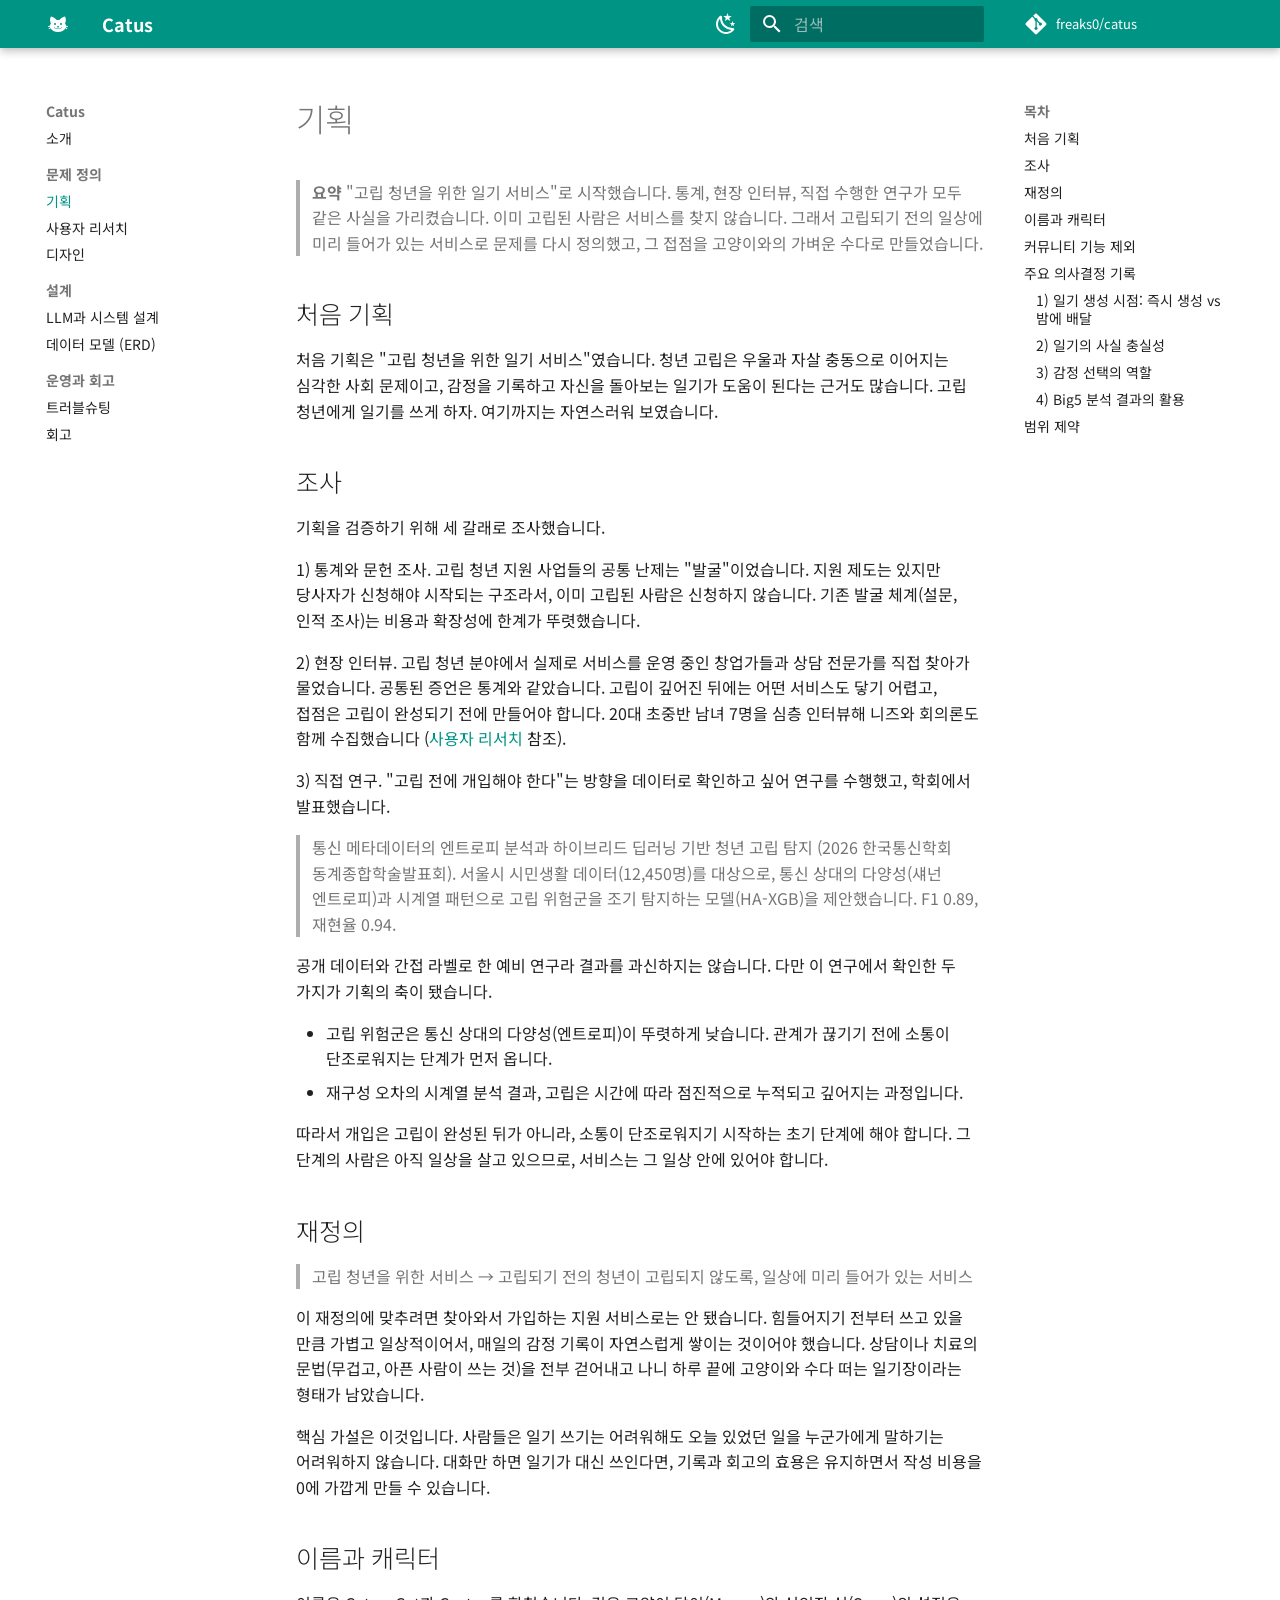
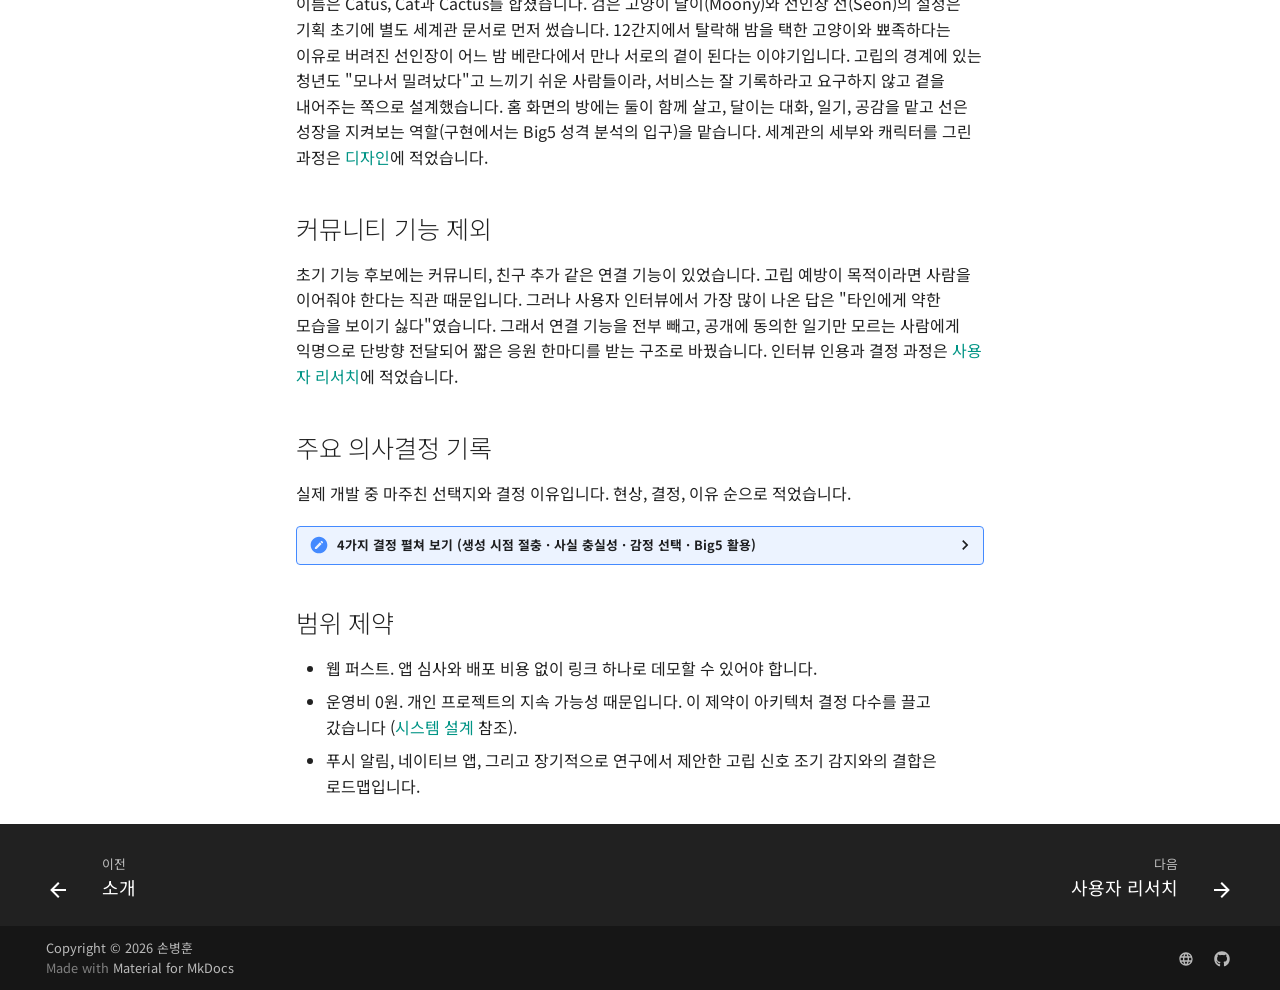
==== commit b6bdeb63: "Deployed e61b57e with MkDocs version: 1.6.1" ====
--- a/01-planning.html
+++ b/01-planning.html
@@ -6,7 +6,7 @@
       <meta charset="utf-8">
       <meta name="viewport" content="width=device-width,initial-scale=1">
       
-        <meta name="description" content="고립 전 청년을 위한 대화형 감정 기록 서비스 — 기획·설계·운영 기록">
+        <meta name="description" content="고립 전 청년을 위한 대화형 감정 기록 서비스. 기획, 설계, 운영 기록">
       
       
       
@@ -27,7 +27,7 @@
     
     
       
-        <title>01. 기획 — 문제 재정의 - Catus</title>
+        <title>기획 - Catus</title>
       
     
     
@@ -53,13 +53,32 @@
       
     
     
+      <link rel="stylesheet" href="stylesheets/extra.css">
+    
     <script>__md_scope=new URL(".",location),__md_hash=e=>[...e].reduce(((e,_)=>(e<<5)-e+_.charCodeAt(0)),0),__md_get=(e,_=localStorage,t=__md_scope)=>JSON.parse(_.getItem(t.pathname+"."+e)),__md_set=(e,_,t=localStorage,a=__md_scope)=>{try{t.setItem(a.pathname+"."+e,JSON.stringify(_))}catch(e){}}</script>
     
       
 
     
     
-  </head>
+  
+  <!-- Cloudflare Web Analytics (쿠키 없음) -->
+  <script type="module" src="https://static.cloudflareinsights.com/beacon.min.js" data-cf-beacon='{"token": "29f86fc7a5844bccb54864e7d3691f10"}'></script>
+
+  
+<meta property="og:type" content="website" />
+<meta property="og:title" content="기획 - Catus" />
+<meta property="og:description" content="고립 전 청년을 위한 대화형 감정 기록 서비스. 기획, 설계, 운영 기록" />
+<meta property="og:image" content="https://freaks0.github.io/catus/assets/images/social/01-planning.png" />
+<meta property="og:image:type" content="image/png" />
+<meta property="og:image:width" content="1200" />
+<meta property="og:image:height" content="630" />
+<meta property="og:url" content="https://freaks0.github.io/catus/01-planning.html" />
+<meta property="twitter:card" content="summary_large_image" />
+<meta property="twitter:title" content="기획 - Catus" />
+<meta property="twitter:description" content="고립 전 청년을 위한 대화형 감정 기록 서비스. 기획, 설계, 운영 기록" />
+<meta property="twitter:image" content="https://freaks0.github.io/catus/assets/images/social/01-planning.png" />
+</head>
   
   
     
@@ -78,7 +97,7 @@
     <div data-md-component="skip">
       
         
-        <a href="#01" class="md-skip">
+        <a href="#_1" class="md-skip">
           콘텐츠로 이동
         </a>
       
@@ -114,7 +133,7 @@
         <div class="md-header__topic" data-md-component="header-topic">
           <span class="md-ellipsis">
             
-              01. 기획 — 문제 재정의
+              기획
             
           </span>
         </div>
@@ -314,7 +333,7 @@
   <span class="md-ellipsis">
     
   
-    만든 과정
+    문제 정의
   
 
     
@@ -330,7 +349,7 @@
             <span class="md-nav__icon md-icon"></span>
             
   
-    만든 과정
+    문제 정의
   
 
           </label>
@@ -359,7 +378,7 @@
   <span class="md-ellipsis">
     
   
-    01. 기획 — 문제 재정의
+    기획
   
 
     
@@ -377,7 +396,7 @@
   <span class="md-ellipsis">
     
   
-    01. 기획 — 문제 재정의
+    기획
   
 
     
@@ -403,21 +422,10 @@
     <ul class="md-nav__list" data-md-component="toc" data-md-scrollfix>
       
         <li class="md-nav__item">
-  <a href="#_1" class="md-nav__link">
-    <span class="md-ellipsis">
-      
-        출발: 고립 청년, 그리고 일기
-      
-    </span>
-  </a>
-  
-</li>
-      
-        <li class="md-nav__item">
   <a href="#_2" class="md-nav__link">
     <span class="md-ellipsis">
       
-        조사: 이미 고립된 사람은 서비스를 찾지 않는다
+        처음 기획
       
     </span>
   </a>
@@ -428,6 +436,17 @@
   <a href="#_3" class="md-nav__link">
     <span class="md-ellipsis">
       
+        조사
+      
+    </span>
+  </a>
+  
+</li>
+      
+        <li class="md-nav__item">
+  <a href="#_4" class="md-nav__link">
+    <span class="md-ellipsis">
+      
         재정의
       
     </span>
@@ -436,21 +455,10 @@
 </li>
       
         <li class="md-nav__item">
-  <a href="#_4" class="md-nav__link">
-    <span class="md-ellipsis">
-      
-        네이밍과 세계관: 달이와 선
-      
-    </span>
-  </a>
-  
-</li>
-      
-        <li class="md-nav__item">
   <a href="#_5" class="md-nav__link">
     <span class="md-ellipsis">
       
-        사용자 인터뷰가 뒤집은 설계: 커뮤니티를 버리다
+        이름과 캐릭터
       
     </span>
   </a>
@@ -459,6 +467,17 @@
       
         <li class="md-nav__item">
   <a href="#_6" class="md-nav__link">
+    <span class="md-ellipsis">
+      
+        커뮤니티 기능 제외
+      
+    </span>
+  </a>
+  
+</li>
+      
+        <li class="md-nav__item">
+  <a href="#_7" class="md-nav__link">
     <span class="md-ellipsis">
       
         주요 의사결정 기록
@@ -506,18 +525,7 @@
   <a href="#4-big5" class="md-nav__link">
     <span class="md-ellipsis">
       
-        4) Big5 성격 분석을 "보여주기"에서 "써먹기"로
-      
-    </span>
-  </a>
-  
-</li>
-        
-          <li class="md-nav__item">
-  <a href="#5" class="md-nav__link">
-    <span class="md-ellipsis">
-      
-        5) 실패 시 막다른 길 금지
+        4) Big5 분석 결과의 활용
       
     </span>
   </a>
@@ -530,7 +538,7 @@
 </li>
       
         <li class="md-nav__item">
-  <a href="#_7" class="md-nav__link">
+  <a href="#_8" class="md-nav__link">
     <span class="md-ellipsis">
       
         범위 제약
@@ -563,7 +571,7 @@
   <span class="md-ellipsis">
     
   
-    06. 사용자 리서치
+    사용자 리서치
   
 
     
@@ -591,7 +599,7 @@
   <span class="md-ellipsis">
     
   
-    07. 디자인 — 하루온에서 Catus까지
+    디자인
   
 
     
@@ -642,7 +650,7 @@
   <span class="md-ellipsis">
     
   
-    만든 것
+    설계
   
 
     
@@ -658,7 +666,7 @@
             <span class="md-nav__icon md-icon"></span>
             
   
-    만든 것
+    설계
   
 
           </label>
@@ -671,14 +679,14 @@
   
   
     <li class="md-nav__item">
-      <a href="02-erd.html" class="md-nav__link">
+      <a href="03-architecture.html" class="md-nav__link">
         
   
   
   <span class="md-ellipsis">
     
   
-    02. 데이터 모델 (ERD)
+    LLM과 시스템 설계
   
 
     
@@ -699,14 +707,14 @@
   
   
     <li class="md-nav__item">
-      <a href="03-architecture.html" class="md-nav__link">
+      <a href="02-erd.html" class="md-nav__link">
         
   
   
   <span class="md-ellipsis">
     
   
-    03. 시스템 설계
+    데이터 모델 (ERD)
   
 
     
@@ -757,7 +765,7 @@
   <span class="md-ellipsis">
     
   
-    돌아보기
+    운영과 회고
   
 
     
@@ -773,7 +781,7 @@
             <span class="md-nav__icon md-icon"></span>
             
   
-    돌아보기
+    운영과 회고
   
 
           </label>
@@ -793,7 +801,7 @@
   <span class="md-ellipsis">
     
   
-    04. 트러블슈팅
+    트러블슈팅
   
 
     
@@ -821,7 +829,7 @@
   <span class="md-ellipsis">
     
   
-    05. 회고
+    회고
   
 
     
@@ -869,21 +877,10 @@
     <ul class="md-nav__list" data-md-component="toc" data-md-scrollfix>
       
         <li class="md-nav__item">
-  <a href="#_1" class="md-nav__link">
-    <span class="md-ellipsis">
-      
-        출발: 고립 청년, 그리고 일기
-      
-    </span>
-  </a>
-  
-</li>
-      
-        <li class="md-nav__item">
   <a href="#_2" class="md-nav__link">
     <span class="md-ellipsis">
       
-        조사: 이미 고립된 사람은 서비스를 찾지 않는다
+        처음 기획
       
     </span>
   </a>
@@ -894,6 +891,17 @@
   <a href="#_3" class="md-nav__link">
     <span class="md-ellipsis">
       
+        조사
+      
+    </span>
+  </a>
+  
+</li>
+      
+        <li class="md-nav__item">
+  <a href="#_4" class="md-nav__link">
+    <span class="md-ellipsis">
+      
         재정의
       
     </span>
@@ -902,21 +910,10 @@
 </li>
       
         <li class="md-nav__item">
-  <a href="#_4" class="md-nav__link">
-    <span class="md-ellipsis">
-      
-        네이밍과 세계관: 달이와 선
-      
-    </span>
-  </a>
-  
-</li>
-      
-        <li class="md-nav__item">
   <a href="#_5" class="md-nav__link">
     <span class="md-ellipsis">
       
-        사용자 인터뷰가 뒤집은 설계: 커뮤니티를 버리다
+        이름과 캐릭터
       
     </span>
   </a>
@@ -925,6 +922,17 @@
       
         <li class="md-nav__item">
   <a href="#_6" class="md-nav__link">
+    <span class="md-ellipsis">
+      
+        커뮤니티 기능 제외
+      
+    </span>
+  </a>
+  
+</li>
+      
+        <li class="md-nav__item">
+  <a href="#_7" class="md-nav__link">
     <span class="md-ellipsis">
       
         주요 의사결정 기록
@@ -972,18 +980,7 @@
   <a href="#4-big5" class="md-nav__link">
     <span class="md-ellipsis">
       
-        4) Big5 성격 분석을 "보여주기"에서 "써먹기"로
-      
-    </span>
-  </a>
-  
-</li>
-        
-          <li class="md-nav__item">
-  <a href="#5" class="md-nav__link">
-    <span class="md-ellipsis">
-      
-        5) 실패 시 막다른 길 금지
+        4) Big5 분석 결과의 활용
       
     </span>
   </a>
@@ -996,7 +993,7 @@
 </li>
       
         <li class="md-nav__item">
-  <a href="#_7" class="md-nav__link">
+  <a href="#_8" class="md-nav__link">
     <span class="md-ellipsis">
       
         범위 제약
@@ -1026,94 +1023,70 @@
   
 
 
-<h1 id="01">01. 기획 — 문제를 다시 정의하기까지<a class="headerlink" href="#01" title="Permanent link">&para;</a></h1>
+<h1 id="_1">기획<a class="headerlink" href="#_1" title="Permanent link">&para;</a></h1>
 <blockquote>
-<p><strong>요약</strong> — "고립 청년을 위한 일기 서비스"로 시작했지만, 통계·현장 인터뷰·직접 수행한 연구가 모두 같은 사실을 가리켰다: 이미 고립된 사람은 서비스를 찾지 않는다. 그래서 <strong>고립되기 전의 일상에 미리 들어가 있는 서비스</strong>로 문제를 다시 정의했고, 그 접점을 고양이와의 가벼운 수다로 만들었다.</p>
+<p><strong>요약</strong> "고립 청년을 위한 일기 서비스"로 시작했습니다. 통계, 현장 인터뷰, 직접 수행한 연구가 모두 같은 사실을 가리켰습니다. 이미 고립된 사람은 서비스를 찾지 않습니다. 그래서 고립되기 전의 일상에 미리 들어가 있는 서비스로 문제를 다시 정의했고, 그 접점을 고양이와의 가벼운 수다로 만들었습니다.</p>
 </blockquote>
-<h2 id="_1">출발: 고립 청년, 그리고 일기<a class="headerlink" href="#_1" title="Permanent link">&para;</a></h2>
-<p>처음 기획은 "고립 청년을 위한 일기 서비스"였다. 청년 고립은 우울·자살 충동으로 이어지는 심각한 사회 문제이고, 감정을 기록하고 자신을 돌아보는 일기가 도움이 된다는 근거도 많다. 고립 청년에게 일기를 쓰게 하자 — 여기까지는 자연스러워 보였다.</p>
-<h2 id="_2">조사: 이미 고립된 사람은 서비스를 찾지 않는다<a class="headerlink" href="#_2" title="Permanent link">&para;</a></h2>
-<p>기획을 검증하기 위해 세 갈래로 조사했다.</p>
-<p><strong>1) 통계·문헌 조사.</strong> 고립 청년 지원 사업들의 공통 난제는 "발굴"이었다. 지원 제도는 존재하지만, 당사자가 신청해야 시작되는 구조에서 이미 고립된 사람은 신청하지 않는다. 기존 발굴 체계(설문, 인적 조사)는 비용과 확장성의 한계가 뚜렷했다.</p>
-<p><strong>2) 현장 인터뷰.</strong> 고립 청년 분야에서 실제로 서비스를 운영 중인 창업가들과 상담 전문가를 직접 찾아가 물었다. 공통된 증언은 통계와 같았다 — 고립이 깊어진 뒤에는 어떤 서비스도 닿기 어렵다. 접점은 고립이 완성되기 전에 만들어야 한다. 또한 20대 초중반 남녀 7명을 심층 인터뷰해 니즈와 회의론을 함께 수집했다 (→ <a href="06-user-research.html">06. 사용자 리서치</a>).</p>
-<p><strong>3) 직접 연구.</strong> "고립 전에 개입해야 한다"는 방향을 감이 아닌 근거로 만들고 싶어 연구를 수행했고, 학회에서 발표했다.</p>
+<h2 id="_2">처음 기획<a class="headerlink" href="#_2" title="Permanent link">&para;</a></h2>
+<p>처음 기획은 "고립 청년을 위한 일기 서비스"였습니다. 청년 고립은 우울과 자살 충동으로 이어지는 심각한 사회 문제이고, 감정을 기록하고 자신을 돌아보는 일기가 도움이 된다는 근거도 많습니다. 고립 청년에게 일기를 쓰게 하자. 여기까지는 자연스러워 보였습니다.</p>
+<h2 id="_3">조사<a class="headerlink" href="#_3" title="Permanent link">&para;</a></h2>
+<p>기획을 검증하기 위해 세 갈래로 조사했습니다.</p>
+<p>1) 통계와 문헌 조사. 고립 청년 지원 사업들의 공통 난제는 "발굴"이었습니다. 지원 제도는 있지만 당사자가 신청해야 시작되는 구조라서, 이미 고립된 사람은 신청하지 않습니다. 기존 발굴 체계(설문, 인적 조사)는 비용과 확장성에 한계가 뚜렷했습니다.</p>
+<p>2) 현장 인터뷰. 고립 청년 분야에서 실제로 서비스를 운영 중인 창업가들과 상담 전문가를 직접 찾아가 물었습니다. 공통된 증언은 통계와 같았습니다. 고립이 깊어진 뒤에는 어떤 서비스도 닿기 어렵고, 접점은 고립이 완성되기 전에 만들어야 합니다. 20대 초중반 남녀 7명을 심층 인터뷰해 니즈와 회의론도 함께 수집했습니다 (<a href="06-user-research.html">사용자 리서치</a> 참조).</p>
+<p>3) 직접 연구. "고립 전에 개입해야 한다"는 방향을 데이터로 확인하고 싶어 연구를 수행했고, 학회에서 발표했습니다.</p>
 <blockquote>
-<p><strong>통신 메타데이터의 엔트로피 분석과 하이브리드 딥러닝 기반 청년 고립 탐지</strong> — 2026 한국통신학회 동계종합학술발표회.
-서울시 시민생활 데이터(12,450명)를 대상으로, 통신 상대의 다양성(섀넌 엔트로피)과 시계열 패턴으로 고립 위험군을 조기 탐지하는 모델(HA-XGB)을 제안 — F1 0.89, 재현율 0.94.</p>
+<p>통신 메타데이터의 엔트로피 분석과 하이브리드 딥러닝 기반 청년 고립 탐지 (2026 한국통신학회 동계종합학술발표회).
+서울시 시민생활 데이터(12,450명)를 대상으로, 통신 상대의 다양성(섀넌 엔트로피)과 시계열 패턴으로 고립 위험군을 조기 탐지하는 모델(HA-XGB)을 제안했습니다. F1 0.89, 재현율 0.94.</p>
 </blockquote>
-<p>잘된 연구라고 생각하지는 않는다. 다만 이 연구에서 확인한 두 가지가 기획의 축이 됐다:</p>
+<p>공개 데이터와 간접 라벨로 한 예비 연구라 결과를 과신하지는 않습니다. 다만 이 연구에서 확인한 두 가지가 기획의 축이 됐습니다.</p>
 <ul>
-<li>고립 위험군은 통신 다양성(엔트로피)이 뚜렷하게 낮다 — 고립은 <strong>관계의 단절 이전에 소통의 단조로움</strong>으로 먼저 나타난다</li>
-<li>재구성 오차의 시계열 분석 결과, 고립은 단일 시점의 사건이 아니라 <strong>시간에 따라 점진적으로 누적·심화되는 과정</strong>이다</li>
+<li>고립 위험군은 통신 상대의 다양성(엔트로피)이 뚜렷하게 낮습니다. 관계가 끊기기 전에 소통이 단조로워지는 단계가 먼저 옵니다.</li>
+<li>재구성 오차의 시계열 분석 결과, 고립은 시간에 따라 점진적으로 누적되고 깊어지는 과정입니다.</li>
 </ul>
-<p>고립이 과정이라면 개입 지점은 완성된 뒤가 아니라 진행 중일 때여야 한다.</p>
-<h2 id="_3">재정의<a class="headerlink" href="#_3" title="Permanent link">&para;</a></h2>
+<p>따라서 개입은 고립이 완성된 뒤가 아니라, 소통이 단조로워지기 시작하는 초기 단계에 해야 합니다. 그 단계의 사람은 아직 일상을 살고 있으므로, 서비스는 그 일상 안에 있어야 합니다.</p>
+<h2 id="_4">재정의<a class="headerlink" href="#_4" title="Permanent link">&para;</a></h2>
 <blockquote>
-<p>고립 청년을 위한 서비스 → <strong>고립되기 전의 청년이 고립되지 않도록, 일상에 미리 들어가 있는 서비스</strong></p>
+<p>고립 청년을 위한 서비스 → 고립되기 전의 청년이 고립되지 않도록, 일상에 미리 들어가 있는 서비스</p>
 </blockquote>
-<p>이 재정의가 제품의 모든 결정을 바꿨다. "찾아와서 가입하는 지원 서비스"가 아니라, 힘들어지기 전부터 쓰고 있을 만큼 가볍고 일상적인 무언가 — 매일의 감정 기록이 자연스럽게 쌓이는 접점이어야 했다. 상담·치료의 문법(무겁고, 아픈 사람이 쓰는 것)을 전부 걷어내고, <strong>하루 끝에 고양이와 수다 떠는 일기장</strong>이라는 형태에 도달했다.</p>
-<p>핵심 가설: 사람들은 "일기 쓰기"는 어려워해도 "오늘 있었던 일을 누군가에게 말하기"는 어려워하지 않는다. 대화만 하면 일기가 대신 쓰여진다면, 기록·회고의 효용은 유지하면서 작성 비용을 0에 가깝게 만들 수 있다.</p>
-<h2 id="_4">네이밍과 세계관: 달이와 선<a class="headerlink" href="#_4" title="Permanent link">&para;</a></h2>
-<p>이름 <strong>Catus = Cat + Cactus</strong>. 두 캐릭터의 설정은 기획 초기에 별도 세계관 문서로 먼저 썼고, 이후 모든 UX 결정의 기준이 됐다.</p>
-<p><strong>달이 (Moony) — 검은 고양이.</strong> 12간지에서 탈락한 고양이다. 모두가 인정받던 동물들 사이에서 혼자 남겨졌고, 그래서 달이는 밤을 택했다 — 밤은 자신을 있는 그대로 받아주니까. 이름 "달이"는 그 밤의 달에서 왔다. 섬세하고 감정이 풍부하며, 사용자처럼 혼자라고 느껴본 적 있는 감정적인 친구. 달이가 "밤에 일기를 가져다주는" 서비스 구조는 이 설정에서 나왔다.</p>
-<p><strong>선 (Seon) — 선인장.</strong> 뾰족하다는 이유로 누군가 버린 식물. 햇빛도 물도 부족한 베란다에서 살아남으며 더 단단해졌다. 조용하지만 든든하고, 침묵으로 말한다. 세계관 원문에서 달이는 선의 가시를 만지며 "내 날카로움도 괜찮구나"를 배우고, 선은 가장 어두운 시간을 견딘 끝에 분홍 꽃을 피운다.</p>
-<p>어느 밤 베란다 구석에서 혼자였던 둘이 만나 서로의 곁이 되어준다는 이야기 — <strong>"어딘가 모나다고 여겨지는 존재들이 서로를 받아주는"</strong> 이 세계관이 서비스 전체를 관통한다.</p>
-<ul>
-<li>타깃 사용자와 같은 결이다: 고립의 경계에 있는 청년 역시 "모나서 밀려났다"고 느끼기 쉬운 사람들이다. 서비스는 그들에게 "잘 기록하라"고 요구하는 대신 곁을 내어준다</li>
-<li>홈 화면의 방에는 달이와 선이 함께 산다. 달이는 대화·일기·공감을, 선은 성장을 지켜보는 역할(구현에서는 Big5 성격 분석의 입구)을 맡는다 — 뾰족해 보여도 들여다보면 다채로운 내면이 있다는 은유</li>
-<li>달이와 선의 캐릭터·배경 에셋은 외부 소스 없이 직접 그려가며 디자인했다</li>
-</ul>
-<h2 id="_5">사용자 인터뷰가 뒤집은 설계: 커뮤니티를 버리다<a class="headerlink" href="#_5" title="Permanent link">&para;</a></h2>
-<p>초기 기능 후보에는 커뮤니티, 친구 추가 같은 연결 기능이 있었다. 고립 예방이 목적이라면 사람을 이어줘야 한다는 직관 때문이다. 그러나 사용자 인터뷰에서 가장 많이 나온 말은 정반대였다.</p>
-<blockquote>
-<p>"타인에게 나의 약한 점을 보이기 싫다."
-"상대방이 힘들까봐 먼저 내 이야기를 꺼내지 않는 편입니다. 그래서 내면에 감정이 쌓이는 경우가 많습니다."</p>
-</blockquote>
-<p>힘든 이야기를 터놓을 수 있으려면 상대가 나를 아는 사람이어서는 안 됐다. 식별 가능한 관계(친구, 팔로워)는 오히려 솔직한 기록을 막는다. 그래서 연결 기능을 전부 버리고, 관계를 뒤집은 형태로 다시 설계했다:</p>
-<ul>
-<li><strong>익명 · 단방향 · 옵트인</strong> — 공개에 동의한 일기만, 무작위의 모르는 사람에게 흘러간다</li>
-<li>받은 쪽은 짧은 응원 한마디만 남길 수 있다 (대화 불가, 프로필 없음, 발신자 식별자는 AES-256-GCM 암호화로 서버에서도 보호)</li>
-<li>UX 설정도 세계관 안에서: 일기를 생성하면 <strong>창문으로 누군가의 그림일기가 날아들거나 달이가 물어온다</strong> — "커뮤니티에 글을 올린다"가 아니라 "떠도는 하루가 우연히 닿는다"는 감각</li>
-</ul>
-<p>연결을 늘리는 대신, <strong>노출 없이 받는 위로</strong>로 고립의 경계에 있는 사람이 감당할 수 있는 최소 단위의 연결만 남겼다.</p>
-<h2 id="_6">주요 의사결정 기록<a class="headerlink" href="#_6" title="Permanent link">&para;</a></h2>
-<p>실제 개발 중 마주친 선택지와 결정 이유. (현상 → 결정 → 이유 순)</p>
+<p>이 재정의에 맞추려면 찾아와서 가입하는 지원 서비스로는 안 됐습니다. 힘들어지기 전부터 쓰고 있을 만큼 가볍고 일상적이어서, 매일의 감정 기록이 자연스럽게 쌓이는 것이어야 했습니다. 상담이나 치료의 문법(무겁고, 아픈 사람이 쓰는 것)을 전부 걷어내고 나니 하루 끝에 고양이와 수다 떠는 일기장이라는 형태가 남았습니다.</p>
+<p>핵심 가설은 이것입니다. 사람들은 일기 쓰기는 어려워해도 오늘 있었던 일을 누군가에게 말하기는 어려워하지 않습니다. 대화만 하면 일기가 대신 쓰인다면, 기록과 회고의 효용은 유지하면서 작성 비용을 0에 가깝게 만들 수 있습니다.</p>
+<h2 id="_5">이름과 캐릭터<a class="headerlink" href="#_5" title="Permanent link">&para;</a></h2>
+<p>이름은 Catus, Cat과 Cactus를 합쳤습니다. 검은 고양이 달이(Moony)와 선인장 선(Seon)의 설정은 기획 초기에 별도 세계관 문서로 먼저 썼습니다. 12간지에서 탈락해 밤을 택한 고양이와 뾰족하다는 이유로 버려진 선인장이 어느 밤 베란다에서 만나 서로의 곁이 된다는 이야기입니다. 고립의 경계에 있는 청년도 "모나서 밀려났다"고 느끼기 쉬운 사람들이라, 서비스는 잘 기록하라고 요구하지 않고 곁을 내어주는 쪽으로 설계했습니다. 홈 화면의 방에는 둘이 함께 살고, 달이는 대화, 일기, 공감을 맡고 선은 성장을 지켜보는 역할(구현에서는 Big5 성격 분석의 입구)을 맡습니다. 세계관의 세부와 캐릭터를 그린 과정은 <a href="07-design.html">디자인</a>에 적었습니다.</p>
+<h2 id="_6">커뮤니티 기능 제외<a class="headerlink" href="#_6" title="Permanent link">&para;</a></h2>
+<p>초기 기능 후보에는 커뮤니티, 친구 추가 같은 연결 기능이 있었습니다. 고립 예방이 목적이라면 사람을 이어줘야 한다는 직관 때문입니다. 그러나 사용자 인터뷰에서 가장 많이 나온 답은 "타인에게 약한 모습을 보이기 싫다"였습니다. 그래서 연결 기능을 전부 빼고, 공개에 동의한 일기만 모르는 사람에게 익명으로 단방향 전달되어 짧은 응원 한마디를 받는 구조로 바꿨습니다. 인터뷰 인용과 결정 과정은 <a href="06-user-research.html">사용자 리서치</a>에 적었습니다.</p>
+<h2 id="_7">주요 의사결정 기록<a class="headerlink" href="#_7" title="Permanent link">&para;</a></h2>
+<p>실제 개발 중 마주친 선택지와 결정 이유입니다. 현상, 결정, 이유 순으로 적었습니다.</p>
 <details>
-<summary><b>5가지 결정 펼쳐 보기</b> — 생성 시점 절충 · 사실 충실성 · 감정 선택 · Big5 활용 · 실패 경로</summary>
+<summary><b>4가지 결정 펼쳐 보기</b> (생성 시점 절충 · 사실 충실성 · 감정 선택 · Big5 활용)</summary>
 <h3 id="1-vs">1) 일기 생성 시점: 즉시 생성 vs 밤에 배달<a class="headerlink" href="#1-vs" title="Permanent link">&para;</a></h3>
 <ul>
-<li><strong>현상</strong>: 초기 구현은 대화 종료 시 감정을 고르면 즉시 일기가 생성됐다.</li>
-<li><strong>문제</strong>: 일기 생성 후 추가로 대화하면 그 내용이 반영되지 않고, "즉시 생성"은 달이의 내러티브(밤에 일기를 가져다줌)를 깨뜨린다.</li>
-<li><strong>결정</strong>: 절충안 — 감정 선택 시 "밤 N시에 가져다줄게"로 예약하되, "지금 미리 받아볼래요" 보조 경로 제공. 생성 후 새 대화가 생기면 재생성 제안.</li>
-<li><strong>이유</strong>: 내러티브 보존(기본) + 즉시성 욕구(보조) + 데이터 정합성(재생성)을 모두 충족.</li>
+<li>현상: 초기 구현은 대화 종료 시 감정을 고르면 즉시 일기가 생성됐습니다.</li>
+<li>문제: 일기 생성 후 추가로 대화하면 그 내용이 반영되지 않습니다. 즉시 생성은 달이가 밤에 일기를 가져다준다는 내러티브도 깨뜨립니다.</li>
+<li>결정: 절충안. 감정 선택 시 "밤 N시에 가져다줄게"로 예약하되, "지금 미리 받아볼래요" 보조 경로를 둡니다. 생성 후 새 대화가 생기면 재생성을 제안합니다.</li>
+<li>이유: 내러티브 보존(기본), 즉시성 욕구(보조), 데이터 정합성(재생성)을 모두 충족합니다.</li>
 </ul>
 <h3 id="2">2) 일기의 사실 충실성<a class="headerlink" href="#2" title="Permanent link">&para;</a></h3>
 <ul>
-<li><strong>현상</strong>: "취준했어, 고마워" 수준의 대화에서 "위로를 얻은 기분이었다" 같은 문장이 생성됐다.</li>
-<li><strong>결정</strong>: 대화에 실제로 언급된 사건·감정만 쓰도록 강제하는 규칙 + 대화가 없는 날은 생성 자체를 거부.</li>
-<li><strong>이유</strong>: 감정 기록 서비스의 생명은 "내 기록이 정확하다"는 신뢰다. AI가 하루를 지어내는 순간 회고의 근거가 무너진다.</li>
+<li>현상: "취준했어, 고마워" 수준의 대화에서 "위로를 얻은 기분이었다" 같은 문장이 생성됐습니다.</li>
+<li>결정: 대화에 실제로 언급된 사건과 감정만 쓰도록 강제하는 규칙을 두고, 대화가 없는 날은 생성 자체를 거부합니다.</li>
+<li>이유: 감정 기록 서비스의 생명은 "내 기록이 정확하다"는 신뢰입니다. AI가 하루를 지어내는 순간 회고의 근거가 무너집니다.</li>
 </ul>
 <h3 id="3">3) 감정 선택의 역할<a class="headerlink" href="#3" title="Permanent link">&para;</a></h3>
 <ul>
-<li><strong>결정</strong>: 대화 종료 시 고른 감정을 서버에 저장해 일기 생성의 입력으로 사용 (미선택 시 대화 기반 자동 분석 폴백). 하루 1회만 묻는다.</li>
-<li><strong>이유</strong>: 본인이 고른 감정이 AI 추론보다 정확하다. 단, 매번 묻는 것은 마찰.</li>
+<li>결정: 대화 종료 시 고른 감정을 서버에 저장해 일기 생성의 입력으로 씁니다. 고르지 않으면 대화 기반 자동 분석으로 폴백합니다. 하루 1회만 묻습니다.</li>
+<li>이유: 본인이 고른 감정이 AI 추론보다 정확합니다. 다만 매번 물으면 마찰이 됩니다.</li>
 </ul>
-<h3 id="4-big5">4) Big5 성격 분석을 "보여주기"에서 "써먹기"로<a class="headerlink" href="#4-big5" title="Permanent link">&para;</a></h3>
+<h3 id="4-big5">4) Big5 분석 결과의 활용<a class="headerlink" href="#4-big5" title="Permanent link">&para;</a></h3>
 <ul>
-<li><strong>결정</strong>: 주간 대화 텍스트로 점수를 EMA 업데이트하고, 결과를 달이의 대화 스타일에 역반영. "너는 내향적이니까" 같은 단정 발화는 금지.</li>
-<li><strong>이유</strong>: 분석이 UX에 되먹임될 때 비로소 기능이 된다. 성향 라벨링의 불쾌감은 피한다.</li>
-</ul>
-<h3 id="5">5) 실패 시 막다른 길 금지<a class="headerlink" href="#5" title="Permanent link">&para;</a></h3>
-<ul>
-<li><strong>결정</strong>: 모든 실패 지점에 복구 경로 — 그림 없는 일기엔 "다시 그려달라고 하기", 생성 실패 시 안내 모달 재진입.</li>
-<li><strong>이유</strong>: 무료 인프라 전제의 서비스는 부분 실패가 일상이다. "실패해도 사용자가 스스로 복구할 수 있는가"를 UX 원칙으로 삼았다.</li>
+<li>결정: 주간 대화 텍스트로 점수를 EMA 업데이트하고, 결과를 달이의 대화 스타일에 반영합니다. "너는 내향적이니까" 같은 단정 발화는 금지합니다.</li>
+<li>이유: 분석이 UX에 되먹임될 때 비로소 기능이 됩니다. 성향 라벨링의 불쾌감은 피합니다.</li>
 </ul>
 </details>
-<h2 id="_7">범위 제약<a class="headerlink" href="#_7" title="Permanent link">&para;</a></h2>
+<h2 id="_8">범위 제약<a class="headerlink" href="#_8" title="Permanent link">&para;</a></h2>
 <ul>
-<li><strong>웹 퍼스트</strong>: 앱 심사·배포 비용 없이 링크 하나로 데모 가능해야 함</li>
-<li><strong>운영비 0원</strong>: 개인 프로젝트의 지속 가능성. 이 제약이 아키텍처 결정 다수를 끌고 갔다 (→ <a href="03-architecture.html">03-architecture.md</a>)</li>
-<li>푸시 알림, 네이티브 앱, (장기적으로) 연구에서 제안한 고립 신호 조기 감지와의 결합은 로드맵</li>
+<li>웹 퍼스트. 앱 심사와 배포 비용 없이 링크 하나로 데모할 수 있어야 합니다.</li>
+<li>운영비 0원. 개인 프로젝트의 지속 가능성 때문입니다. 이 제약이 아키텍처 결정 다수를 끌고 갔습니다 (<a href="03-architecture.html">시스템 설계</a> 참조).</li>
+<li>푸시 알림, 네이티브 앱, 그리고 장기적으로 연구에서 제안한 고립 신호 조기 감지와의 결합은 로드맵입니다.</li>
 </ul>
 
 
@@ -1167,13 +1140,13 @@
         
         
           
-          <a href="06-user-research.html" class="md-footer__link md-footer__link--next" aria-label="다음: 06. 사용자 리서치">
+          <a href="06-user-research.html" class="md-footer__link md-footer__link--next" aria-label="다음: 사용자 리서치">
             <div class="md-footer__title">
               <span class="md-footer__direction">
                 다음
               </span>
               <div class="md-ellipsis">
-                06. 사용자 리서치
+                사용자 리서치
               </div>
             </div>
             <div class="md-footer__button md-icon">
@@ -1188,6 +1161,10 @@
   <div class="md-footer-meta md-typeset">
     <div class="md-footer-meta__inner md-grid">
       <div class="md-copyright">
+  
+    <div class="md-copyright__highlight">
+      Copyright &copy; 2026 손병훈
+    </div>
   
   
     Made with
--- a/stylesheets/extra.css
+++ b/stylesheets/extra.css
@@ -0,0 +1,29 @@
+/* 한국어 본문은 단어 단위로 줄바꿈하고, 긴 URL이나 코드는 넘치지 않게 끊는다 */
+html[lang="ko"] .md-typeset {
+  word-break: keep-all;
+  overflow-wrap: anywhere;
+}
+
+/* 첫 화면 스크린샷 3장이 한 줄에 놓이도록 그리드 최소 열 너비를 줄인다 */
+.md-typeset div.grid:not(.cards) {
+  grid-template-columns: repeat(auto-fit, minmax(min(100%, 200px), 1fr)) !important;
+}
+
+/* 헤더 없이 쓰는 2열 표에서 빈 헤더 줄을 숨긴다 */
+.md-typeset table:not([class]) thead:has(th:empty):not(:has(th:not(:empty))) {
+  display: none;
+}
+
+/* 헤더 없는 2열 표의 첫 열(항목명)은 줄바꿈하지 않는다 */
+.md-typeset table:not([class]) td:first-child {
+  white-space: nowrap;
+}
+
+/* 그리드 안의 figure 기본 여백을 없애 세 장이 한 줄에 들어가게 한다 */
+.md-typeset .grid figure {
+  margin: 0;
+}
+.md-typeset .grid figure img {
+  max-width: 100%;
+  height: auto;
+}
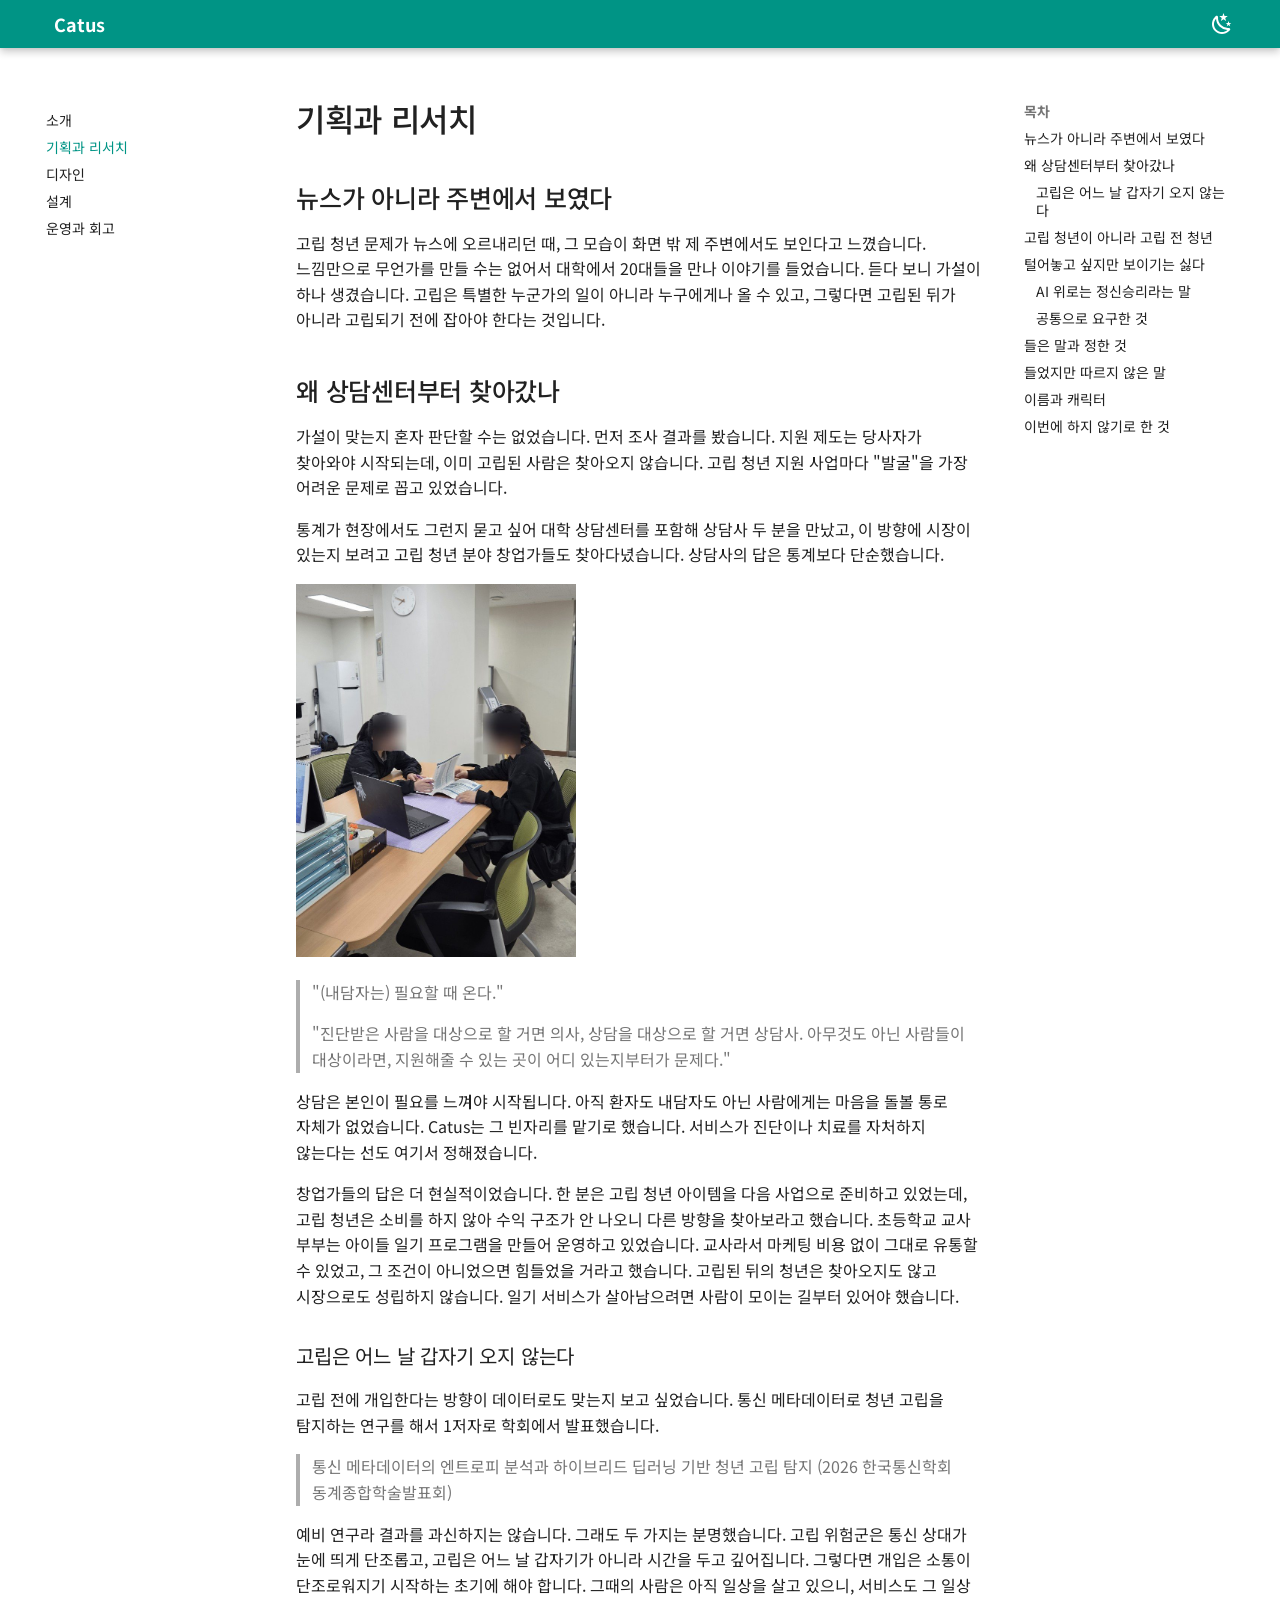
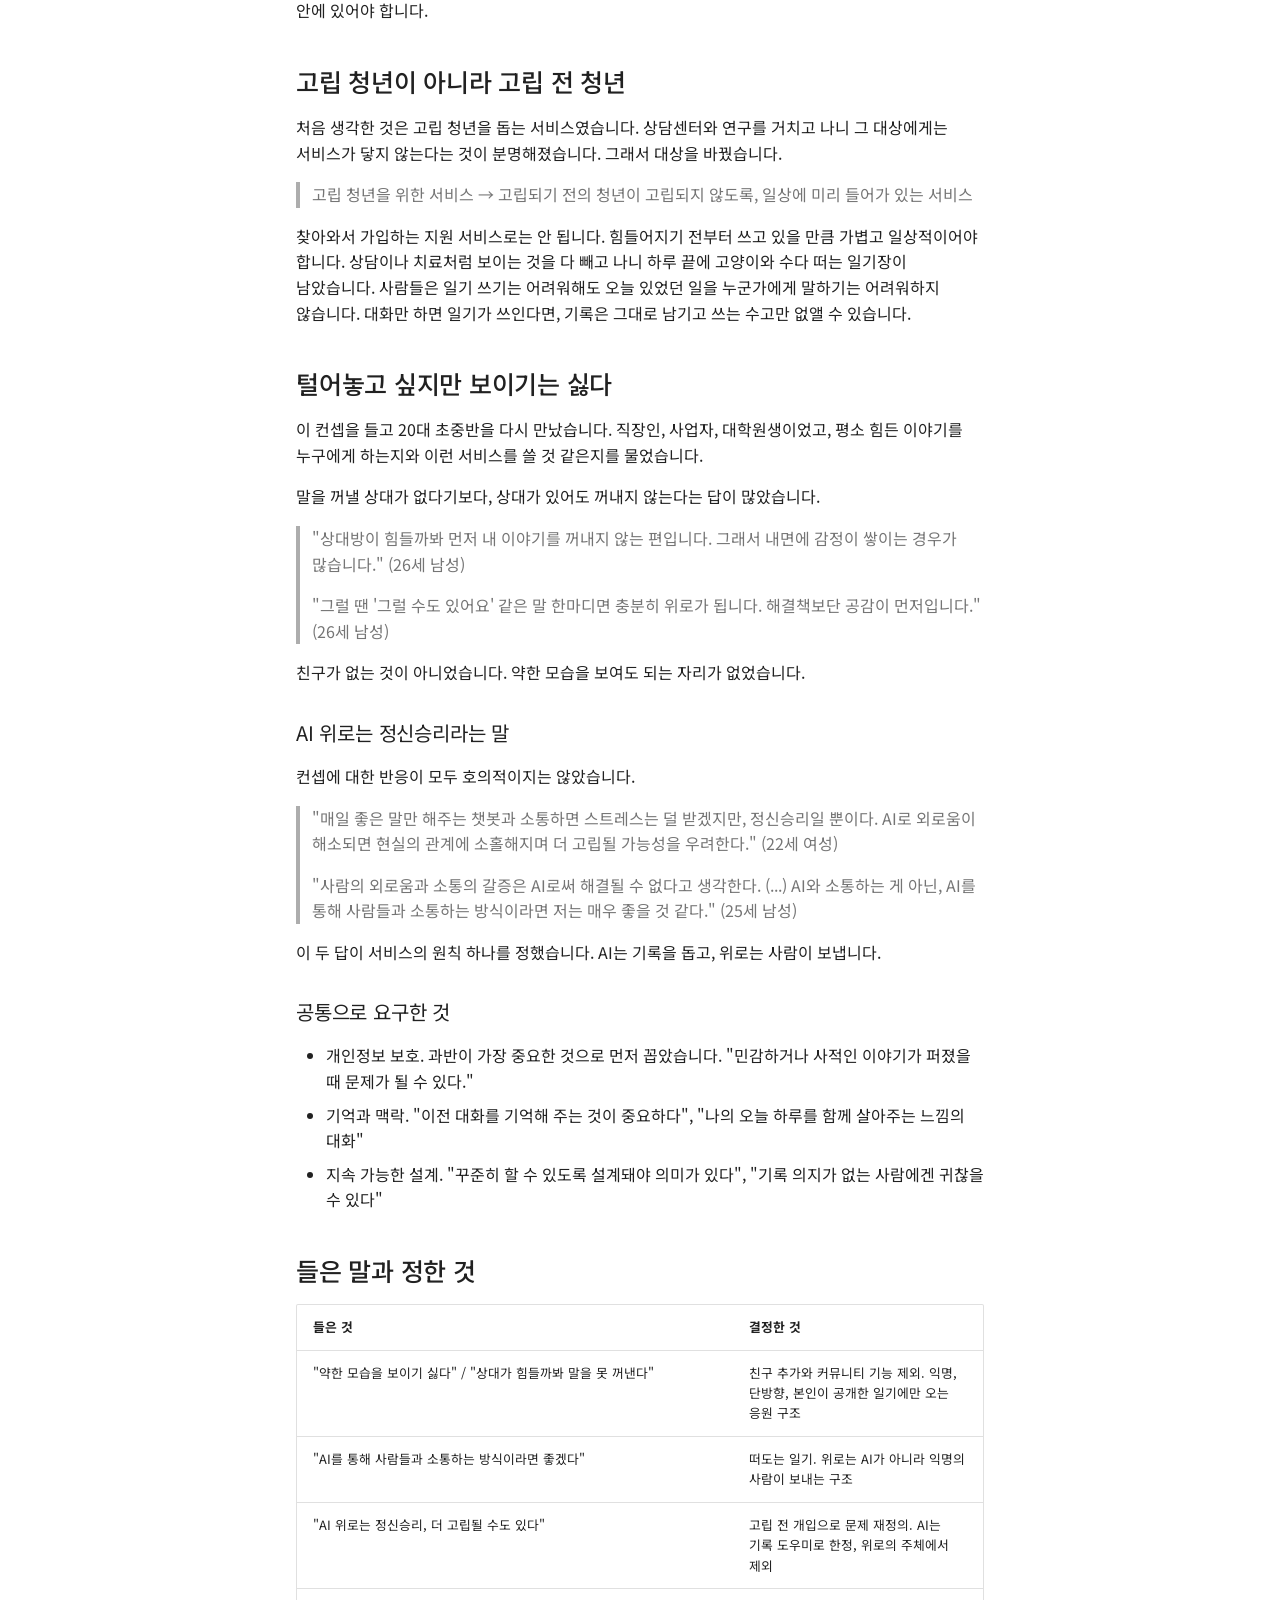
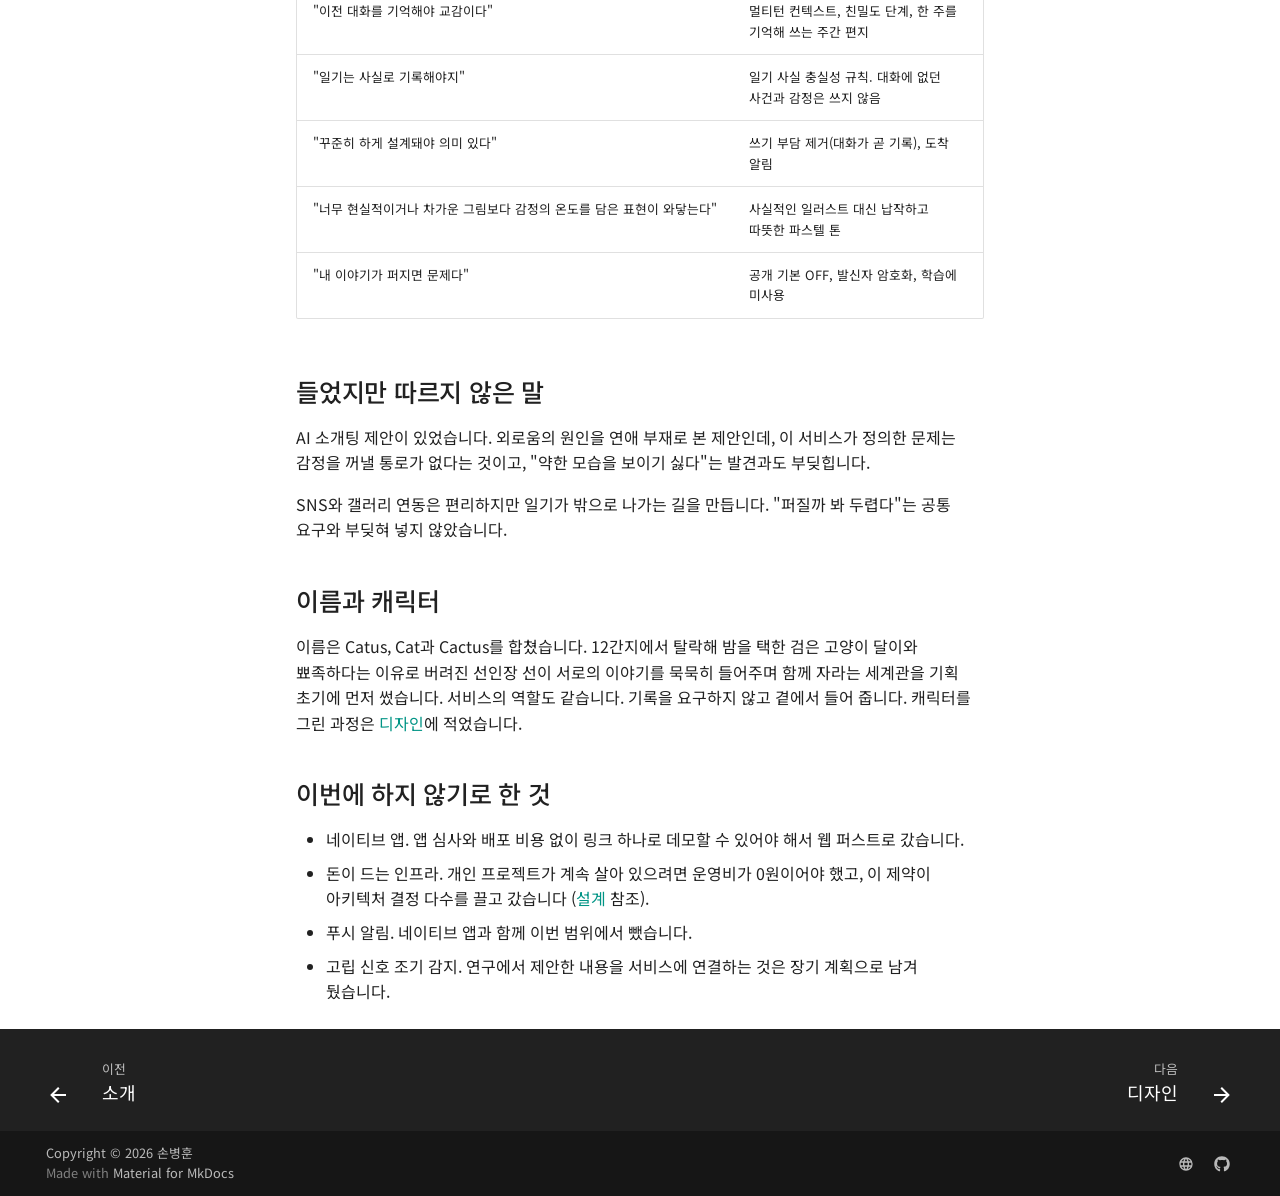
==== commit 81688a38: "Deployed e6b9720 with MkDocs version: 1.6.1" ====
--- a/01-planning.html
+++ b/01-planning.html
@@ -6,7 +6,7 @@
       <meta charset="utf-8">
       <meta name="viewport" content="width=device-width,initial-scale=1">
       
-        <meta name="description" content="고립 전 청년을 위한 대화형 감정 기록 서비스. 기획, 설계, 운영 기록">
+        <meta name="description" content="하루 끝에 고양이 달이와 나눈 대화가 그날 밤 그림일기로 도착하는, 고립 전 20대를 위한 감정 기록 서비스. 기획, 설계, 운영 기록">
       
       
       
@@ -16,7 +16,7 @@
         <link rel="prev" href="index.html">
       
       
-        <link rel="next" href="06-user-research.html">
+        <link rel="next" href="07-design.html">
       
       
         
@@ -27,7 +27,7 @@
     
     
       
-        <title>기획 - Catus</title>
+        <title>기획과 리서치 - Catus</title>
       
     
     
@@ -67,16 +67,16 @@
 
   
 <meta property="og:type" content="website" />
-<meta property="og:title" content="기획 - Catus" />
-<meta property="og:description" content="고립 전 청년을 위한 대화형 감정 기록 서비스. 기획, 설계, 운영 기록" />
+<meta property="og:title" content="기획과 리서치 - Catus" />
+<meta property="og:description" content="하루 끝에 고양이 달이와 나눈 대화가 그날 밤 그림일기로 도착하는, 고립 전 20대를 위한 감정 기록 서비스. 기획, 설계, 운영 기록" />
 <meta property="og:image" content="https://freaks0.github.io/catus/assets/images/social/01-planning.png" />
 <meta property="og:image:type" content="image/png" />
 <meta property="og:image:width" content="1200" />
 <meta property="og:image:height" content="630" />
 <meta property="og:url" content="https://freaks0.github.io/catus/01-planning.html" />
 <meta property="twitter:card" content="summary_large_image" />
-<meta property="twitter:title" content="기획 - Catus" />
-<meta property="twitter:description" content="고립 전 청년을 위한 대화형 감정 기록 서비스. 기획, 설계, 운영 기록" />
+<meta property="twitter:title" content="기획과 리서치 - Catus" />
+<meta property="twitter:description" content="하루 끝에 고양이 달이와 나눈 대화가 그날 밤 그림일기로 도착하는, 고립 전 20대를 위한 감정 기록 서비스. 기획, 설계, 운영 기록" />
 <meta property="twitter:image" content="https://freaks0.github.io/catus/assets/images/social/01-planning.png" />
 </head>
   
@@ -97,7 +97,7 @@
     <div data-md-component="skip">
       
         
-        <a href="#_1" class="md-skip">
+        <a href="#기획과-리서치" class="md-skip">
           콘텐츠로 이동
         </a>
       
@@ -133,7 +133,7 @@
         <div class="md-header__topic" data-md-component="header-topic">
           <span class="md-ellipsis">
             
-              기획
+              기획과 리서치
             
           </span>
         </div>
@@ -171,60 +171,6 @@
     
     
     
-      
-      
-        <label class="md-header__button md-icon" for="__search">
-          
-          <svg xmlns="http://www.w3.org/2000/svg" viewBox="0 0 24 24"><path d="M9.5 3A6.5 6.5 0 0 1 16 9.5c0 1.61-.59 3.09-1.56 4.23l.27.27h.79l5 5-1.5 1.5-5-5v-.79l-.27-.27A6.52 6.52 0 0 1 9.5 16 6.5 6.5 0 0 1 3 9.5 6.5 6.5 0 0 1 9.5 3m0 2C7 5 5 7 5 9.5S7 14 9.5 14 14 12 14 9.5 12 5 9.5 5"/></svg>
-        </label>
-        <div class="md-search" data-md-component="search" role="dialog">
-  <label class="md-search__overlay" for="__search"></label>
-  <div class="md-search__inner" role="search">
-    <form class="md-search__form" name="search">
-      <input type="text" class="md-search__input" name="query" aria-label="검색" placeholder="검색" autocapitalize="off" autocorrect="off" autocomplete="off" spellcheck="false" data-md-component="search-query" required>
-      <label class="md-search__icon md-icon" for="__search">
-        
-        <svg xmlns="http://www.w3.org/2000/svg" viewBox="0 0 24 24"><path d="M9.5 3A6.5 6.5 0 0 1 16 9.5c0 1.61-.59 3.09-1.56 4.23l.27.27h.79l5 5-1.5 1.5-5-5v-.79l-.27-.27A6.52 6.52 0 0 1 9.5 16 6.5 6.5 0 0 1 3 9.5 6.5 6.5 0 0 1 9.5 3m0 2C7 5 5 7 5 9.5S7 14 9.5 14 14 12 14 9.5 12 5 9.5 5"/></svg>
-        
-        <svg xmlns="http://www.w3.org/2000/svg" viewBox="0 0 24 24"><path d="M20 11v2H8l5.5 5.5-1.42 1.42L4.16 12l7.92-7.92L13.5 5.5 8 11z"/></svg>
-      </label>
-      <nav class="md-search__options" aria-label="검색">
-        
-        <button type="reset" class="md-search__icon md-icon" title="지우기" aria-label="지우기" tabindex="-1">
-          
-          <svg xmlns="http://www.w3.org/2000/svg" viewBox="0 0 24 24"><path d="M19 6.41 17.59 5 12 10.59 6.41 5 5 6.41 10.59 12 5 17.59 6.41 19 12 13.41 17.59 19 19 17.59 13.41 12z"/></svg>
-        </button>
-      </nav>
-      
-        <div class="md-search__suggest" data-md-component="search-suggest"></div>
-      
-    </form>
-    <div class="md-search__output">
-      <div class="md-search__scrollwrap" tabindex="0" data-md-scrollfix>
-        <div class="md-search-result" data-md-component="search-result">
-          <div class="md-search-result__meta">
-            검색 초기화
-          </div>
-          <ol class="md-search-result__list" role="presentation"></ol>
-        </div>
-      </div>
-    </div>
-  </div>
-</div>
-      
-    
-    
-      <div class="md-header__source">
-        <a href="https://github.com/freaks0/catus" title="저장소로 이동" class="md-source" data-md-component="source">
-  <div class="md-source__icon md-icon">
-    
-    <svg xmlns="http://www.w3.org/2000/svg" viewBox="0 0 448 512"><!--! Font Awesome Free 7.1.0 by @fontawesome - https://fontawesome.com License - https://fontawesome.com/license/free (Icons: CC BY 4.0, Fonts: SIL OFL 1.1, Code: MIT License) Copyright 2025 Fonticons, Inc.--><path d="M439.6 236.1 244 40.5c-5.4-5.5-12.8-8.5-20.4-8.5s-15 3-20.4 8.4L162.5 81l51.5 51.5c27.1-9.1 52.7 16.8 43.4 43.7l49.7 49.7c34.2-11.8 61.2 31 35.5 56.7-26.5 26.5-70.2-2.9-56-37.3L240.3 199v121.9c25.3 12.5 22.3 41.8 9.1 55-6.4 6.4-15.2 10.1-24.3 10.1s-17.8-3.6-24.3-10.1c-17.6-17.6-11.1-46.9 11.2-56v-123c-20.8-8.5-24.6-30.7-18.6-45L142.6 101 8.5 235.1C3 240.6 0 247.9 0 255.5s3 15 8.5 20.4l195.6 195.7c5.4 5.4 12.7 8.4 20.4 8.4s15-3 20.4-8.4l194.7-194.7c5.4-5.4 8.4-12.8 8.4-20.4s-3-15-8.4-20.4"/></svg>
-  </div>
-  <div class="md-source__repository">
-    freaks0/catus
-  </div>
-</a>
-      </div>
     
   </nav>
   
@@ -260,18 +206,6 @@
     Catus
   </label>
   
-    <div class="md-nav__source">
-      <a href="https://github.com/freaks0/catus" title="저장소로 이동" class="md-source" data-md-component="source">
-  <div class="md-source__icon md-icon">
-    
-    <svg xmlns="http://www.w3.org/2000/svg" viewBox="0 0 448 512"><!--! Font Awesome Free 7.1.0 by @fontawesome - https://fontawesome.com License - https://fontawesome.com/license/free (Icons: CC BY 4.0, Fonts: SIL OFL 1.1, Code: MIT License) Copyright 2025 Fonticons, Inc.--><path d="M439.6 236.1 244 40.5c-5.4-5.5-12.8-8.5-20.4-8.5s-15 3-20.4 8.4L162.5 81l51.5 51.5c27.1-9.1 52.7 16.8 43.4 43.7l49.7 49.7c34.2-11.8 61.2 31 35.5 56.7-26.5 26.5-70.2-2.9-56-37.3L240.3 199v121.9c25.3 12.5 22.3 41.8 9.1 55-6.4 6.4-15.2 10.1-24.3 10.1s-17.8-3.6-24.3-10.1c-17.6-17.6-11.1-46.9 11.2-56v-123c-20.8-8.5-24.6-30.7-18.6-45L142.6 101 8.5 235.1C3 240.6 0 247.9 0 255.5s3 15 8.5 20.4l195.6 195.7c5.4 5.4 12.7 8.4 20.4 8.4s15-3 20.4-8.4l194.7-194.7c5.4-5.4 8.4-12.8 8.4-20.4s-3-15-8.4-20.4"/></svg>
-  </div>
-  <div class="md-source__repository">
-    freaks0/catus
-  </div>
-</a>
-    </div>
-  
   <ul class="md-nav__list" data-md-scrollfix>
     
       
@@ -309,60 +243,6 @@
   
   
   
-    
-    
-    
-    
-      
-        
-        
-      
-    
-    
-    <li class="md-nav__item md-nav__item--active md-nav__item--section md-nav__item--nested">
-      
-        
-        
-        <input class="md-nav__toggle md-toggle " type="checkbox" id="__nav_2" checked>
-        
-          
-          <label class="md-nav__link" for="__nav_2" id="__nav_2_label" tabindex="">
-            
-  
-  
-  <span class="md-ellipsis">
-    
-  
-    문제 정의
-  
-
-    
-  </span>
-  
-  
-
-            <span class="md-nav__icon md-icon"></span>
-          </label>
-        
-        <nav class="md-nav" data-md-level="1" aria-labelledby="__nav_2_label" aria-expanded="true">
-          <label class="md-nav__title" for="__nav_2">
-            <span class="md-nav__icon md-icon"></span>
-            
-  
-    문제 정의
-  
-
-          </label>
-          <ul class="md-nav__list" data-md-scrollfix>
-            
-              
-                
-  
-  
-    
-  
-  
-  
     <li class="md-nav__item md-nav__item--active">
       
       <input class="md-nav__toggle md-toggle" type="checkbox" id="__toc">
@@ -378,7 +258,7 @@
   <span class="md-ellipsis">
     
   
-    기획
+    기획과 리서치
   
 
     
@@ -396,7 +276,7 @@
   <span class="md-ellipsis">
     
   
-    기획
+    기획과 리서치
   
 
     
@@ -422,110 +302,33 @@
     <ul class="md-nav__list" data-md-component="toc" data-md-scrollfix>
       
         <li class="md-nav__item">
-  <a href="#_2" class="md-nav__link">
-    <span class="md-ellipsis">
-      
-        처음 기획
-      
-    </span>
-  </a>
-  
-</li>
-      
-        <li class="md-nav__item">
-  <a href="#_3" class="md-nav__link">
-    <span class="md-ellipsis">
-      
-        조사
-      
-    </span>
-  </a>
-  
-</li>
-      
-        <li class="md-nav__item">
-  <a href="#_4" class="md-nav__link">
-    <span class="md-ellipsis">
-      
-        재정의
-      
-    </span>
-  </a>
-  
-</li>
-      
-        <li class="md-nav__item">
-  <a href="#_5" class="md-nav__link">
-    <span class="md-ellipsis">
-      
-        이름과 캐릭터
-      
-    </span>
-  </a>
-  
-</li>
-      
-        <li class="md-nav__item">
-  <a href="#_6" class="md-nav__link">
-    <span class="md-ellipsis">
-      
-        커뮤니티 기능 제외
-      
-    </span>
-  </a>
-  
-</li>
-      
-        <li class="md-nav__item">
-  <a href="#_7" class="md-nav__link">
-    <span class="md-ellipsis">
-      
-        주요 의사결정 기록
-      
-    </span>
-  </a>
-  
-    <nav class="md-nav" aria-label="주요 의사결정 기록">
+  <a href="#뉴스가-아니라-주변에서-보였다" class="md-nav__link">
+    <span class="md-ellipsis">
+      
+        뉴스가 아니라 주변에서 보였다
+      
+    </span>
+  </a>
+  
+</li>
+      
+        <li class="md-nav__item">
+  <a href="#왜-상담센터부터-찾아갔나" class="md-nav__link">
+    <span class="md-ellipsis">
+      
+        왜 상담센터부터 찾아갔나
+      
+    </span>
+  </a>
+  
+    <nav class="md-nav" aria-label="왜 상담센터부터 찾아갔나">
       <ul class="md-nav__list">
         
           <li class="md-nav__item">
-  <a href="#1-vs" class="md-nav__link">
-    <span class="md-ellipsis">
-      
-        1) 일기 생성 시점: 즉시 생성 vs 밤에 배달
-      
-    </span>
-  </a>
-  
-</li>
-        
-          <li class="md-nav__item">
-  <a href="#2" class="md-nav__link">
-    <span class="md-ellipsis">
-      
-        2) 일기의 사실 충실성
-      
-    </span>
-  </a>
-  
-</li>
-        
-          <li class="md-nav__item">
-  <a href="#3" class="md-nav__link">
-    <span class="md-ellipsis">
-      
-        3) 감정 선택의 역할
-      
-    </span>
-  </a>
-  
-</li>
-        
-          <li class="md-nav__item">
-  <a href="#4-big5" class="md-nav__link">
-    <span class="md-ellipsis">
-      
-        4) Big5 분석 결과의 활용
+  <a href="#고립은-어느-날-갑자기-오지-않는다" class="md-nav__link">
+    <span class="md-ellipsis">
+      
+        고립은 어느 날 갑자기 오지 않는다
       
     </span>
   </a>
@@ -538,10 +341,93 @@
 </li>
       
         <li class="md-nav__item">
-  <a href="#_8" class="md-nav__link">
-    <span class="md-ellipsis">
-      
-        범위 제약
+  <a href="#고립-청년이-아니라-고립-전-청년" class="md-nav__link">
+    <span class="md-ellipsis">
+      
+        고립 청년이 아니라 고립 전 청년
+      
+    </span>
+  </a>
+  
+</li>
+      
+        <li class="md-nav__item">
+  <a href="#털어놓고-싶지만-보이기는-싫다" class="md-nav__link">
+    <span class="md-ellipsis">
+      
+        털어놓고 싶지만 보이기는 싫다
+      
+    </span>
+  </a>
+  
+    <nav class="md-nav" aria-label="털어놓고 싶지만 보이기는 싫다">
+      <ul class="md-nav__list">
+        
+          <li class="md-nav__item">
+  <a href="#ai-위로는-정신승리라는-말" class="md-nav__link">
+    <span class="md-ellipsis">
+      
+        AI 위로는 정신승리라는 말
+      
+    </span>
+  </a>
+  
+</li>
+        
+          <li class="md-nav__item">
+  <a href="#공통으로-요구한-것" class="md-nav__link">
+    <span class="md-ellipsis">
+      
+        공통으로 요구한 것
+      
+    </span>
+  </a>
+  
+</li>
+        
+      </ul>
+    </nav>
+  
+</li>
+      
+        <li class="md-nav__item">
+  <a href="#들은-말과-정한-것" class="md-nav__link">
+    <span class="md-ellipsis">
+      
+        들은 말과 정한 것
+      
+    </span>
+  </a>
+  
+</li>
+      
+        <li class="md-nav__item">
+  <a href="#들었지만-따르지-않은-말" class="md-nav__link">
+    <span class="md-ellipsis">
+      
+        들었지만 따르지 않은 말
+      
+    </span>
+  </a>
+  
+</li>
+      
+        <li class="md-nav__item">
+  <a href="#이름과-캐릭터" class="md-nav__link">
+    <span class="md-ellipsis">
+      
+        이름과 캐릭터
+      
+    </span>
+  </a>
+  
+</li>
+      
+        <li class="md-nav__item">
+  <a href="#이번에-하지-않기로-한-것" class="md-nav__link">
+    <span class="md-ellipsis">
+      
+        이번에 하지 않기로 한 것
       
     </span>
   </a>
@@ -555,23 +441,22 @@
     </li>
   
 
-              
-            
-              
-                
+    
+      
+      
   
   
   
   
     <li class="md-nav__item">
-      <a href="06-user-research.html" class="md-nav__link">
+      <a href="07-design.html" class="md-nav__link">
         
   
   
   <span class="md-ellipsis">
     
   
-    사용자 리서치
+    디자인
   
 
     
@@ -583,23 +468,22 @@
     </li>
   
 
-              
-            
-              
-                
+    
+      
+      
   
   
   
   
     <li class="md-nav__item">
-      <a href="07-design.html" class="md-nav__link">
+      <a href="03-architecture.html" class="md-nav__link">
         
   
   
   <span class="md-ellipsis">
     
   
-    디자인
+    설계
   
 
     
@@ -611,184 +495,9 @@
     </li>
   
 
-              
-            
-          </ul>
-        </nav>
-      
-    </li>
-  
-
-    
-      
-      
-  
-  
-  
-  
-    
-    
-    
-    
-      
-        
-        
-      
-    
-    
-    <li class="md-nav__item md-nav__item--section md-nav__item--nested">
-      
-        
-        
-        <input class="md-nav__toggle md-toggle " type="checkbox" id="__nav_3" >
-        
-          
-          <label class="md-nav__link" for="__nav_3" id="__nav_3_label" tabindex="">
-            
-  
-  
-  <span class="md-ellipsis">
-    
-  
-    설계
-  
-
-    
-  </span>
-  
-  
-
-            <span class="md-nav__icon md-icon"></span>
-          </label>
-        
-        <nav class="md-nav" data-md-level="1" aria-labelledby="__nav_3_label" aria-expanded="false">
-          <label class="md-nav__title" for="__nav_3">
-            <span class="md-nav__icon md-icon"></span>
-            
-  
-    설계
-  
-
-          </label>
-          <ul class="md-nav__list" data-md-scrollfix>
-            
-              
-                
-  
-  
-  
-  
-    <li class="md-nav__item">
-      <a href="03-architecture.html" class="md-nav__link">
-        
-  
-  
-  <span class="md-ellipsis">
-    
-  
-    LLM과 시스템 설계
-  
-
-    
-  </span>
-  
-  
-
-      </a>
-    </li>
-  
-
-              
-            
-              
-                
-  
-  
-  
-  
-    <li class="md-nav__item">
-      <a href="02-erd.html" class="md-nav__link">
-        
-  
-  
-  <span class="md-ellipsis">
-    
-  
-    데이터 모델 (ERD)
-  
-
-    
-  </span>
-  
-  
-
-      </a>
-    </li>
-  
-
-              
-            
-          </ul>
-        </nav>
-      
-    </li>
-  
-
-    
-      
-      
-  
-  
-  
-  
-    
-    
-    
-    
-      
-        
-        
-      
-    
-    
-    <li class="md-nav__item md-nav__item--section md-nav__item--nested">
-      
-        
-        
-        <input class="md-nav__toggle md-toggle " type="checkbox" id="__nav_4" >
-        
-          
-          <label class="md-nav__link" for="__nav_4" id="__nav_4_label" tabindex="">
-            
-  
-  
-  <span class="md-ellipsis">
-    
-  
-    운영과 회고
-  
-
-    
-  </span>
-  
-  
-
-            <span class="md-nav__icon md-icon"></span>
-          </label>
-        
-        <nav class="md-nav" data-md-level="1" aria-labelledby="__nav_4_label" aria-expanded="false">
-          <label class="md-nav__title" for="__nav_4">
-            <span class="md-nav__icon md-icon"></span>
-            
-  
-    운영과 회고
-  
-
-          </label>
-          <ul class="md-nav__list" data-md-scrollfix>
-            
-              
-                
+    
+      
+      
   
   
   
@@ -801,7 +510,7 @@
   <span class="md-ellipsis">
     
   
-    트러블슈팅
+    운영과 회고
   
 
     
@@ -810,42 +519,6 @@
   
 
       </a>
-    </li>
-  
-
-              
-            
-              
-                
-  
-  
-  
-  
-    <li class="md-nav__item">
-      <a href="05-retrospective.html" class="md-nav__link">
-        
-  
-  
-  <span class="md-ellipsis">
-    
-  
-    회고
-  
-
-    
-  </span>
-  
-  
-
-      </a>
-    </li>
-  
-
-              
-            
-          </ul>
-        </nav>
-      
     </li>
   
 
@@ -877,110 +550,33 @@
     <ul class="md-nav__list" data-md-component="toc" data-md-scrollfix>
       
         <li class="md-nav__item">
-  <a href="#_2" class="md-nav__link">
-    <span class="md-ellipsis">
-      
-        처음 기획
-      
-    </span>
-  </a>
-  
-</li>
-      
-        <li class="md-nav__item">
-  <a href="#_3" class="md-nav__link">
-    <span class="md-ellipsis">
-      
-        조사
-      
-    </span>
-  </a>
-  
-</li>
-      
-        <li class="md-nav__item">
-  <a href="#_4" class="md-nav__link">
-    <span class="md-ellipsis">
-      
-        재정의
-      
-    </span>
-  </a>
-  
-</li>
-      
-        <li class="md-nav__item">
-  <a href="#_5" class="md-nav__link">
-    <span class="md-ellipsis">
-      
-        이름과 캐릭터
-      
-    </span>
-  </a>
-  
-</li>
-      
-        <li class="md-nav__item">
-  <a href="#_6" class="md-nav__link">
-    <span class="md-ellipsis">
-      
-        커뮤니티 기능 제외
-      
-    </span>
-  </a>
-  
-</li>
-      
-        <li class="md-nav__item">
-  <a href="#_7" class="md-nav__link">
-    <span class="md-ellipsis">
-      
-        주요 의사결정 기록
-      
-    </span>
-  </a>
-  
-    <nav class="md-nav" aria-label="주요 의사결정 기록">
+  <a href="#뉴스가-아니라-주변에서-보였다" class="md-nav__link">
+    <span class="md-ellipsis">
+      
+        뉴스가 아니라 주변에서 보였다
+      
+    </span>
+  </a>
+  
+</li>
+      
+        <li class="md-nav__item">
+  <a href="#왜-상담센터부터-찾아갔나" class="md-nav__link">
+    <span class="md-ellipsis">
+      
+        왜 상담센터부터 찾아갔나
+      
+    </span>
+  </a>
+  
+    <nav class="md-nav" aria-label="왜 상담센터부터 찾아갔나">
       <ul class="md-nav__list">
         
           <li class="md-nav__item">
-  <a href="#1-vs" class="md-nav__link">
-    <span class="md-ellipsis">
-      
-        1) 일기 생성 시점: 즉시 생성 vs 밤에 배달
-      
-    </span>
-  </a>
-  
-</li>
-        
-          <li class="md-nav__item">
-  <a href="#2" class="md-nav__link">
-    <span class="md-ellipsis">
-      
-        2) 일기의 사실 충실성
-      
-    </span>
-  </a>
-  
-</li>
-        
-          <li class="md-nav__item">
-  <a href="#3" class="md-nav__link">
-    <span class="md-ellipsis">
-      
-        3) 감정 선택의 역할
-      
-    </span>
-  </a>
-  
-</li>
-        
-          <li class="md-nav__item">
-  <a href="#4-big5" class="md-nav__link">
-    <span class="md-ellipsis">
-      
-        4) Big5 분석 결과의 활용
+  <a href="#고립은-어느-날-갑자기-오지-않는다" class="md-nav__link">
+    <span class="md-ellipsis">
+      
+        고립은 어느 날 갑자기 오지 않는다
       
     </span>
   </a>
@@ -993,10 +589,93 @@
 </li>
       
         <li class="md-nav__item">
-  <a href="#_8" class="md-nav__link">
-    <span class="md-ellipsis">
-      
-        범위 제약
+  <a href="#고립-청년이-아니라-고립-전-청년" class="md-nav__link">
+    <span class="md-ellipsis">
+      
+        고립 청년이 아니라 고립 전 청년
+      
+    </span>
+  </a>
+  
+</li>
+      
+        <li class="md-nav__item">
+  <a href="#털어놓고-싶지만-보이기는-싫다" class="md-nav__link">
+    <span class="md-ellipsis">
+      
+        털어놓고 싶지만 보이기는 싫다
+      
+    </span>
+  </a>
+  
+    <nav class="md-nav" aria-label="털어놓고 싶지만 보이기는 싫다">
+      <ul class="md-nav__list">
+        
+          <li class="md-nav__item">
+  <a href="#ai-위로는-정신승리라는-말" class="md-nav__link">
+    <span class="md-ellipsis">
+      
+        AI 위로는 정신승리라는 말
+      
+    </span>
+  </a>
+  
+</li>
+        
+          <li class="md-nav__item">
+  <a href="#공통으로-요구한-것" class="md-nav__link">
+    <span class="md-ellipsis">
+      
+        공통으로 요구한 것
+      
+    </span>
+  </a>
+  
+</li>
+        
+      </ul>
+    </nav>
+  
+</li>
+      
+        <li class="md-nav__item">
+  <a href="#들은-말과-정한-것" class="md-nav__link">
+    <span class="md-ellipsis">
+      
+        들은 말과 정한 것
+      
+    </span>
+  </a>
+  
+</li>
+      
+        <li class="md-nav__item">
+  <a href="#들었지만-따르지-않은-말" class="md-nav__link">
+    <span class="md-ellipsis">
+      
+        들었지만 따르지 않은 말
+      
+    </span>
+  </a>
+  
+</li>
+      
+        <li class="md-nav__item">
+  <a href="#이름과-캐릭터" class="md-nav__link">
+    <span class="md-ellipsis">
+      
+        이름과 캐릭터
+      
+    </span>
+  </a>
+  
+</li>
+      
+        <li class="md-nav__item">
+  <a href="#이번에-하지-않기로-한-것" class="md-nav__link">
+    <span class="md-ellipsis">
+      
+        이번에 하지 않기로 한 것
       
     </span>
   </a>
@@ -1019,74 +698,107 @@
                   
 
 
-  
-  
-
-
-<h1 id="_1">기획<a class="headerlink" href="#_1" title="Permanent link">&para;</a></h1>
+
+<h1 id="기획과-리서치">기획과 리서치<a class="headerlink" href="#기획과-리서치" title="Permanent link">&para;</a></h1>
+<h2 id="뉴스가-아니라-주변에서-보였다">뉴스가 아니라 주변에서 보였다<a class="headerlink" href="#뉴스가-아니라-주변에서-보였다" title="Permanent link">&para;</a></h2>
+<p>고립 청년 문제가 뉴스에 오르내리던 때, 그 모습이 화면 밖 제 주변에서도 보인다고 느꼈습니다. 느낌만으로 무언가를 만들 수는 없어서 대학에서 20대들을 만나 이야기를 들었습니다. 듣다 보니 가설이 하나 생겼습니다. 고립은 특별한 누군가의 일이 아니라 누구에게나 올 수 있고, 그렇다면 고립된 뒤가 아니라 고립되기 전에 잡아야 한다는 것입니다.</p>
+<h2 id="왜-상담센터부터-찾아갔나">왜 상담센터부터 찾아갔나<a class="headerlink" href="#왜-상담센터부터-찾아갔나" title="Permanent link">&para;</a></h2>
+<p>가설이 맞는지 혼자 판단할 수는 없었습니다. 먼저 조사 결과를 봤습니다. 지원 제도는 당사자가 찾아와야 시작되는데, 이미 고립된 사람은 찾아오지 않습니다. 고립 청년 지원 사업마다 "발굴"을 가장 어려운 문제로 꼽고 있었습니다.</p>
+<p>통계가 현장에서도 그런지 묻고 싶어 대학 상담센터를 포함해 상담사 두 분을 만났고, 이 방향에 시장이 있는지 보려고 고립 청년 분야 창업가들도 찾아다녔습니다. 상담사의 답은 통계보다 단순했습니다.</p>
+<p><img src="design/field-counselor-visit.jpg" alt="상담 전문가 현장 인터뷰 사진" width="280"/></p>
 <blockquote>
-<p><strong>요약</strong> "고립 청년을 위한 일기 서비스"로 시작했습니다. 통계, 현장 인터뷰, 직접 수행한 연구가 모두 같은 사실을 가리켰습니다. 이미 고립된 사람은 서비스를 찾지 않습니다. 그래서 고립되기 전의 일상에 미리 들어가 있는 서비스로 문제를 다시 정의했고, 그 접점을 고양이와의 가벼운 수다로 만들었습니다.</p>
+<p>"(내담자는) 필요할 때 온다."</p>
+<p>"진단받은 사람을 대상으로 할 거면 의사, 상담을 대상으로 할 거면 상담사. 아무것도 아닌 사람들이 대상이라면, 지원해줄 수 있는 곳이 어디 있는지부터가 문제다."</p>
 </blockquote>
-<h2 id="_2">처음 기획<a class="headerlink" href="#_2" title="Permanent link">&para;</a></h2>
-<p>처음 기획은 "고립 청년을 위한 일기 서비스"였습니다. 청년 고립은 우울과 자살 충동으로 이어지는 심각한 사회 문제이고, 감정을 기록하고 자신을 돌아보는 일기가 도움이 된다는 근거도 많습니다. 고립 청년에게 일기를 쓰게 하자. 여기까지는 자연스러워 보였습니다.</p>
-<h2 id="_3">조사<a class="headerlink" href="#_3" title="Permanent link">&para;</a></h2>
-<p>기획을 검증하기 위해 세 갈래로 조사했습니다.</p>
-<p>1) 통계와 문헌 조사. 고립 청년 지원 사업들의 공통 난제는 "발굴"이었습니다. 지원 제도는 있지만 당사자가 신청해야 시작되는 구조라서, 이미 고립된 사람은 신청하지 않습니다. 기존 발굴 체계(설문, 인적 조사)는 비용과 확장성에 한계가 뚜렷했습니다.</p>
-<p>2) 현장 인터뷰. 고립 청년 분야에서 실제로 서비스를 운영 중인 창업가들과 상담 전문가를 직접 찾아가 물었습니다. 공통된 증언은 통계와 같았습니다. 고립이 깊어진 뒤에는 어떤 서비스도 닿기 어렵고, 접점은 고립이 완성되기 전에 만들어야 합니다. 20대 초중반 남녀 7명을 심층 인터뷰해 니즈와 회의론도 함께 수집했습니다 (<a href="06-user-research.html">사용자 리서치</a> 참조).</p>
-<p>3) 직접 연구. "고립 전에 개입해야 한다"는 방향을 데이터로 확인하고 싶어 연구를 수행했고, 학회에서 발표했습니다.</p>
+<p>상담은 본인이 필요를 느껴야 시작됩니다. 아직 환자도 내담자도 아닌 사람에게는 마음을 돌볼 통로 자체가 없었습니다. Catus는 그 빈자리를 맡기로 했습니다. 서비스가 진단이나 치료를 자처하지 않는다는 선도 여기서 정해졌습니다.</p>
+<p>창업가들의 답은 더 현실적이었습니다. 한 분은 고립 청년 아이템을 다음 사업으로 준비하고 있었는데, 고립 청년은 소비를 하지 않아 수익 구조가 안 나오니 다른 방향을 찾아보라고 했습니다. 초등학교 교사 부부는 아이들 일기 프로그램을 만들어 운영하고 있었습니다. 교사라서 마케팅 비용 없이 그대로 유통할 수 있었고, 그 조건이 아니었으면 힘들었을 거라고 했습니다. 고립된 뒤의 청년은 찾아오지도 않고 시장으로도 성립하지 않습니다. 일기 서비스가 살아남으려면 사람이 모이는 길부터 있어야 했습니다.</p>
+<h3 id="고립은-어느-날-갑자기-오지-않는다">고립은 어느 날 갑자기 오지 않는다<a class="headerlink" href="#고립은-어느-날-갑자기-오지-않는다" title="Permanent link">&para;</a></h3>
+<p>고립 전에 개입한다는 방향이 데이터로도 맞는지 보고 싶었습니다. 통신 메타데이터로 청년 고립을 탐지하는 연구를 해서 1저자로 학회에서 발표했습니다.</p>
 <blockquote>
-<p>통신 메타데이터의 엔트로피 분석과 하이브리드 딥러닝 기반 청년 고립 탐지 (2026 한국통신학회 동계종합학술발표회).
-서울시 시민생활 데이터(12,450명)를 대상으로, 통신 상대의 다양성(섀넌 엔트로피)과 시계열 패턴으로 고립 위험군을 조기 탐지하는 모델(HA-XGB)을 제안했습니다. F1 0.89, 재현율 0.94.</p>
+<p>통신 메타데이터의 엔트로피 분석과 하이브리드 딥러닝 기반 청년 고립 탐지 (2026 한국통신학회 동계종합학술발표회)</p>
 </blockquote>
-<p>공개 데이터와 간접 라벨로 한 예비 연구라 결과를 과신하지는 않습니다. 다만 이 연구에서 확인한 두 가지가 기획의 축이 됐습니다.</p>
-<ul>
-<li>고립 위험군은 통신 상대의 다양성(엔트로피)이 뚜렷하게 낮습니다. 관계가 끊기기 전에 소통이 단조로워지는 단계가 먼저 옵니다.</li>
-<li>재구성 오차의 시계열 분석 결과, 고립은 시간에 따라 점진적으로 누적되고 깊어지는 과정입니다.</li>
-</ul>
-<p>따라서 개입은 고립이 완성된 뒤가 아니라, 소통이 단조로워지기 시작하는 초기 단계에 해야 합니다. 그 단계의 사람은 아직 일상을 살고 있으므로, 서비스는 그 일상 안에 있어야 합니다.</p>
-<h2 id="_4">재정의<a class="headerlink" href="#_4" title="Permanent link">&para;</a></h2>
+<p>예비 연구라 결과를 과신하지는 않습니다. 그래도 두 가지는 분명했습니다. 고립 위험군은 통신 상대가 눈에 띄게 단조롭고, 고립은 어느 날 갑자기가 아니라 시간을 두고 깊어집니다. 그렇다면 개입은 소통이 단조로워지기 시작하는 초기에 해야 합니다. 그때의 사람은 아직 일상을 살고 있으니, 서비스도 그 일상 안에 있어야 합니다.</p>
+<h2 id="고립-청년이-아니라-고립-전-청년">고립 청년이 아니라 고립 전 청년<a class="headerlink" href="#고립-청년이-아니라-고립-전-청년" title="Permanent link">&para;</a></h2>
+<p>처음 생각한 것은 고립 청년을 돕는 서비스였습니다. 상담센터와 연구를 거치고 나니 그 대상에게는 서비스가 닿지 않는다는 것이 분명해졌습니다. 그래서 대상을 바꿨습니다.</p>
 <blockquote>
 <p>고립 청년을 위한 서비스 → 고립되기 전의 청년이 고립되지 않도록, 일상에 미리 들어가 있는 서비스</p>
 </blockquote>
-<p>이 재정의에 맞추려면 찾아와서 가입하는 지원 서비스로는 안 됐습니다. 힘들어지기 전부터 쓰고 있을 만큼 가볍고 일상적이어서, 매일의 감정 기록이 자연스럽게 쌓이는 것이어야 했습니다. 상담이나 치료의 문법(무겁고, 아픈 사람이 쓰는 것)을 전부 걷어내고 나니 하루 끝에 고양이와 수다 떠는 일기장이라는 형태가 남았습니다.</p>
-<p>핵심 가설은 이것입니다. 사람들은 일기 쓰기는 어려워해도 오늘 있었던 일을 누군가에게 말하기는 어려워하지 않습니다. 대화만 하면 일기가 대신 쓰인다면, 기록과 회고의 효용은 유지하면서 작성 비용을 0에 가깝게 만들 수 있습니다.</p>
-<h2 id="_5">이름과 캐릭터<a class="headerlink" href="#_5" title="Permanent link">&para;</a></h2>
-<p>이름은 Catus, Cat과 Cactus를 합쳤습니다. 검은 고양이 달이(Moony)와 선인장 선(Seon)의 설정은 기획 초기에 별도 세계관 문서로 먼저 썼습니다. 12간지에서 탈락해 밤을 택한 고양이와 뾰족하다는 이유로 버려진 선인장이 어느 밤 베란다에서 만나 서로의 곁이 된다는 이야기입니다. 고립의 경계에 있는 청년도 "모나서 밀려났다"고 느끼기 쉬운 사람들이라, 서비스는 잘 기록하라고 요구하지 않고 곁을 내어주는 쪽으로 설계했습니다. 홈 화면의 방에는 둘이 함께 살고, 달이는 대화, 일기, 공감을 맡고 선은 성장을 지켜보는 역할(구현에서는 Big5 성격 분석의 입구)을 맡습니다. 세계관의 세부와 캐릭터를 그린 과정은 <a href="07-design.html">디자인</a>에 적었습니다.</p>
-<h2 id="_6">커뮤니티 기능 제외<a class="headerlink" href="#_6" title="Permanent link">&para;</a></h2>
-<p>초기 기능 후보에는 커뮤니티, 친구 추가 같은 연결 기능이 있었습니다. 고립 예방이 목적이라면 사람을 이어줘야 한다는 직관 때문입니다. 그러나 사용자 인터뷰에서 가장 많이 나온 답은 "타인에게 약한 모습을 보이기 싫다"였습니다. 그래서 연결 기능을 전부 빼고, 공개에 동의한 일기만 모르는 사람에게 익명으로 단방향 전달되어 짧은 응원 한마디를 받는 구조로 바꿨습니다. 인터뷰 인용과 결정 과정은 <a href="06-user-research.html">사용자 리서치</a>에 적었습니다.</p>
-<h2 id="_7">주요 의사결정 기록<a class="headerlink" href="#_7" title="Permanent link">&para;</a></h2>
-<p>실제 개발 중 마주친 선택지와 결정 이유입니다. 현상, 결정, 이유 순으로 적었습니다.</p>
-<details>
-<summary><b>4가지 결정 펼쳐 보기</b> (생성 시점 절충 · 사실 충실성 · 감정 선택 · Big5 활용)</summary>
-<h3 id="1-vs">1) 일기 생성 시점: 즉시 생성 vs 밤에 배달<a class="headerlink" href="#1-vs" title="Permanent link">&para;</a></h3>
+<p>찾아와서 가입하는 지원 서비스로는 안 됩니다. 힘들어지기 전부터 쓰고 있을 만큼 가볍고 일상적이어야 합니다. 상담이나 치료처럼 보이는 것을 다 빼고 나니 하루 끝에 고양이와 수다 떠는 일기장이 남았습니다. 사람들은 일기 쓰기는 어려워해도 오늘 있었던 일을 누군가에게 말하기는 어려워하지 않습니다. 대화만 하면 일기가 쓰인다면, 기록은 그대로 남기고 쓰는 수고만 없앨 수 있습니다.</p>
+<h2 id="털어놓고-싶지만-보이기는-싫다">털어놓고 싶지만 보이기는 싫다<a class="headerlink" href="#털어놓고-싶지만-보이기는-싫다" title="Permanent link">&para;</a></h2>
+<p>이 컨셉을 들고 20대 초중반을 다시 만났습니다. 직장인, 사업자, 대학원생이었고, 평소 힘든 이야기를 누구에게 하는지와 이런 서비스를 쓸 것 같은지를 물었습니다.</p>
+<p>말을 꺼낼 상대가 없다기보다, 상대가 있어도 꺼내지 않는다는 답이 많았습니다.</p>
+<blockquote>
+<p>"상대방이 힘들까봐 먼저 내 이야기를 꺼내지 않는 편입니다. 그래서 내면에 감정이 쌓이는 경우가 많습니다." (26세 남성)</p>
+<p>"그럴 땐 '그럴 수도 있어요' 같은 말 한마디면 충분히 위로가 됩니다. 해결책보단 공감이 먼저입니다." (26세 남성)</p>
+</blockquote>
+<p>친구가 없는 것이 아니었습니다. 약한 모습을 보여도 되는 자리가 없었습니다.</p>
+<h3 id="ai-위로는-정신승리라는-말">AI 위로는 정신승리라는 말<a class="headerlink" href="#ai-위로는-정신승리라는-말" title="Permanent link">&para;</a></h3>
+<p>컨셉에 대한 반응이 모두 호의적이지는 않았습니다.</p>
+<blockquote>
+<p>"매일 좋은 말만 해주는 챗봇과 소통하면 스트레스는 덜 받겠지만, 정신승리일 뿐이다. AI로 외로움이 해소되면 현실의 관계에 소홀해지며 더 고립될 가능성을 우려한다." (22세 여성)</p>
+<p>"사람의 외로움과 소통의 갈증은 AI로써 해결될 수 없다고 생각한다. (...) AI와 소통하는 게 아닌, AI를 통해 사람들과 소통하는 방식이라면 저는 매우 좋을 것 같다." (25세 남성)</p>
+</blockquote>
+<p>이 두 답이 서비스의 원칙 하나를 정했습니다. AI는 기록을 돕고, 위로는 사람이 보냅니다.</p>
+<h3 id="공통으로-요구한-것">공통으로 요구한 것<a class="headerlink" href="#공통으로-요구한-것" title="Permanent link">&para;</a></h3>
 <ul>
-<li>현상: 초기 구현은 대화 종료 시 감정을 고르면 즉시 일기가 생성됐습니다.</li>
-<li>문제: 일기 생성 후 추가로 대화하면 그 내용이 반영되지 않습니다. 즉시 생성은 달이가 밤에 일기를 가져다준다는 내러티브도 깨뜨립니다.</li>
-<li>결정: 절충안. 감정 선택 시 "밤 N시에 가져다줄게"로 예약하되, "지금 미리 받아볼래요" 보조 경로를 둡니다. 생성 후 새 대화가 생기면 재생성을 제안합니다.</li>
-<li>이유: 내러티브 보존(기본), 즉시성 욕구(보조), 데이터 정합성(재생성)을 모두 충족합니다.</li>
+<li>개인정보 보호. 과반이 가장 중요한 것으로 먼저 꼽았습니다. "민감하거나 사적인 이야기가 퍼졌을 때 문제가 될 수 있다."</li>
+<li>기억과 맥락. "이전 대화를 기억해 주는 것이 중요하다", "나의 오늘 하루를 함께 살아주는 느낌의 대화"</li>
+<li>지속 가능한 설계. "꾸준히 할 수 있도록 설계돼야 의미가 있다", "기록 의지가 없는 사람에겐 귀찮을 수 있다"</li>
 </ul>
-<h3 id="2">2) 일기의 사실 충실성<a class="headerlink" href="#2" title="Permanent link">&para;</a></h3>
+<h2 id="들은-말과-정한-것">들은 말과 정한 것<a class="headerlink" href="#들은-말과-정한-것" title="Permanent link">&para;</a></h2>
+<table>
+<thead>
+<tr>
+<th>들은 것</th>
+<th>결정한 것</th>
+</tr>
+</thead>
+<tbody>
+<tr>
+<td>"약한 모습을 보이기 싫다" / "상대가 힘들까봐 말을 못 꺼낸다"</td>
+<td>친구 추가와 커뮤니티 기능 제외. 익명, 단방향, 본인이 공개한 일기에만 오는 응원 구조</td>
+</tr>
+<tr>
+<td>"AI를 통해 사람들과 소통하는 방식이라면 좋겠다"</td>
+<td>떠도는 일기. 위로는 AI가 아니라 익명의 사람이 보내는 구조</td>
+</tr>
+<tr>
+<td>"AI 위로는 정신승리, 더 고립될 수도 있다"</td>
+<td>고립 전 개입으로 문제 재정의. AI는 기록 도우미로 한정, 위로의 주체에서 제외</td>
+</tr>
+<tr>
+<td>"이전 대화를 기억해야 교감이다"</td>
+<td>멀티턴 컨텍스트, 친밀도 단계, 한 주를 기억해 쓰는 주간 편지</td>
+</tr>
+<tr>
+<td>"일기는 사실로 기록해야지"</td>
+<td>일기 사실 충실성 규칙. 대화에 없던 사건과 감정은 쓰지 않음</td>
+</tr>
+<tr>
+<td>"꾸준히 하게 설계돼야 의미 있다"</td>
+<td>쓰기 부담 제거(대화가 곧 기록), 도착 알림</td>
+</tr>
+<tr>
+<td>"너무 현실적이거나 차가운 그림보다 감정의 온도를 담은 표현이 와닿는다"</td>
+<td>사실적인 일러스트 대신 납작하고 따뜻한 파스텔 톤</td>
+</tr>
+<tr>
+<td>"내 이야기가 퍼지면 문제다"</td>
+<td>공개 기본 OFF, 발신자 암호화, 학습에 미사용</td>
+</tr>
+</tbody>
+</table>
+<h2 id="들었지만-따르지-않은-말">들었지만 따르지 않은 말<a class="headerlink" href="#들었지만-따르지-않은-말" title="Permanent link">&para;</a></h2>
+<p>AI 소개팅 제안이 있었습니다. 외로움의 원인을 연애 부재로 본 제안인데, 이 서비스가 정의한 문제는 감정을 꺼낼 통로가 없다는 것이고, "약한 모습을 보이기 싫다"는 발견과도 부딪힙니다.</p>
+<p>SNS와 갤러리 연동은 편리하지만 일기가 밖으로 나가는 길을 만듭니다. "퍼질까 봐 두렵다"는 공통 요구와 부딪혀 넣지 않았습니다.</p>
+<h2 id="이름과-캐릭터">이름과 캐릭터<a class="headerlink" href="#이름과-캐릭터" title="Permanent link">&para;</a></h2>
+<p>이름은 Catus, Cat과 Cactus를 합쳤습니다. 12간지에서 탈락해 밤을 택한 검은 고양이 달이와 뾰족하다는 이유로 버려진 선인장 선이 서로의 이야기를 묵묵히 들어주며 함께 자라는 세계관을 기획 초기에 먼저 썼습니다. 서비스의 역할도 같습니다. 기록을 요구하지 않고 곁에서 들어 줍니다. 캐릭터를 그린 과정은 <a href="07-design.html">디자인</a>에 적었습니다.</p>
+<h2 id="이번에-하지-않기로-한-것">이번에 하지 않기로 한 것<a class="headerlink" href="#이번에-하지-않기로-한-것" title="Permanent link">&para;</a></h2>
 <ul>
-<li>현상: "취준했어, 고마워" 수준의 대화에서 "위로를 얻은 기분이었다" 같은 문장이 생성됐습니다.</li>
-<li>결정: 대화에 실제로 언급된 사건과 감정만 쓰도록 강제하는 규칙을 두고, 대화가 없는 날은 생성 자체를 거부합니다.</li>
-<li>이유: 감정 기록 서비스의 생명은 "내 기록이 정확하다"는 신뢰입니다. AI가 하루를 지어내는 순간 회고의 근거가 무너집니다.</li>
-</ul>
-<h3 id="3">3) 감정 선택의 역할<a class="headerlink" href="#3" title="Permanent link">&para;</a></h3>
-<ul>
-<li>결정: 대화 종료 시 고른 감정을 서버에 저장해 일기 생성의 입력으로 씁니다. 고르지 않으면 대화 기반 자동 분석으로 폴백합니다. 하루 1회만 묻습니다.</li>
-<li>이유: 본인이 고른 감정이 AI 추론보다 정확합니다. 다만 매번 물으면 마찰이 됩니다.</li>
-</ul>
-<h3 id="4-big5">4) Big5 분석 결과의 활용<a class="headerlink" href="#4-big5" title="Permanent link">&para;</a></h3>
-<ul>
-<li>결정: 주간 대화 텍스트로 점수를 EMA 업데이트하고, 결과를 달이의 대화 스타일에 반영합니다. "너는 내향적이니까" 같은 단정 발화는 금지합니다.</li>
-<li>이유: 분석이 UX에 되먹임될 때 비로소 기능이 됩니다. 성향 라벨링의 불쾌감은 피합니다.</li>
-</ul>
-</details>
-<h2 id="_8">범위 제약<a class="headerlink" href="#_8" title="Permanent link">&para;</a></h2>
-<ul>
-<li>웹 퍼스트. 앱 심사와 배포 비용 없이 링크 하나로 데모할 수 있어야 합니다.</li>
-<li>운영비 0원. 개인 프로젝트의 지속 가능성 때문입니다. 이 제약이 아키텍처 결정 다수를 끌고 갔습니다 (<a href="03-architecture.html">시스템 설계</a> 참조).</li>
-<li>푸시 알림, 네이티브 앱, 그리고 장기적으로 연구에서 제안한 고립 신호 조기 감지와의 결합은 로드맵입니다.</li>
+<li>네이티브 앱. 앱 심사와 배포 비용 없이 링크 하나로 데모할 수 있어야 해서 웹 퍼스트로 갔습니다.</li>
+<li>돈이 드는 인프라. 개인 프로젝트가 계속 살아 있으려면 운영비가 0원이어야 했고, 이 제약이 아키텍처 결정 다수를 끌고 갔습니다 (<a href="03-architecture.html">설계</a> 참조).</li>
+<li>푸시 알림. 네이티브 앱과 함께 이번 범위에서 뺐습니다.</li>
+<li>고립 신호 조기 감지. 연구에서 제안한 내용을 서비스에 연결하는 것은 장기 계획으로 남겨 뒀습니다.</li>
 </ul>
 
 
@@ -1140,13 +852,13 @@
         
         
           
-          <a href="06-user-research.html" class="md-footer__link md-footer__link--next" aria-label="다음: 사용자 리서치">
+          <a href="07-design.html" class="md-footer__link md-footer__link--next" aria-label="다음: 디자인">
             <div class="md-footer__title">
               <span class="md-footer__direction">
                 다음
               </span>
               <div class="md-ellipsis">
-                사용자 리서치
+                디자인
               </div>
             </div>
             <div class="md-footer__button md-icon">
@@ -1211,7 +923,7 @@
     
       
       
-      <script id="__config" type="application/json">{"annotate": null, "base": ".", "features": ["navigation.sections", "navigation.top", "navigation.footer", "toc.follow", "search.suggest", "content.code.copy"], "search": "assets/javascripts/workers/search.2c215733.min.js", "tags": null, "translations": {"clipboard.copied": "\ud074\ub9bd\ubcf4\ub4dc\uc5d0 \ubcf5\uc0ac\ub428", "clipboard.copy": "\ud074\ub9bd\ubcf4\ub4dc\ub85c \ubcf5\uc0ac", "search.result.more.one": "\uc774 \ubb38\uc11c\uc5d0\uc11c 1\uac1c\uc758 \uac80\uc0c9 \uacb0\uacfc \ub354 \ubcf4\uae30", "search.result.more.other": "\uc774 \ubb38\uc11c\uc5d0\uc11c #\uac1c\uc758 \uac80\uc0c9 \uacb0\uacfc \ub354 \ubcf4\uae30", "search.result.none": "\uac80\uc0c9\uc5b4\uc640 \uc77c\uce58\ud558\ub294 \ubb38\uc11c\uac00 \uc5c6\uc2b5\ub2c8\ub2e4", "search.result.one": "1\uac1c\uc758 \uc77c\uce58\ud558\ub294 \ubb38\uc11c", "search.result.other": "#\uac1c\uc758 \uc77c\uce58\ud558\ub294 \ubb38\uc11c", "search.result.placeholder": "\uac80\uc0c9\uc5b4\ub97c \uc785\ub825\ud558\uc138\uc694", "search.result.term.missing": "\ud3ec\ud568\ub418\uc9c0 \uc54a\uc740 \uac80\uc0c9\uc5b4", "select.version": "\ubc84\uc804 \uc120\ud0dd"}, "version": null}</script>
+      <script id="__config" type="application/json">{"annotate": null, "base": ".", "features": ["navigation.top", "navigation.footer", "toc.follow", "content.code.copy"], "search": "assets/javascripts/workers/search.2c215733.min.js", "tags": null, "translations": {"clipboard.copied": "\ud074\ub9bd\ubcf4\ub4dc\uc5d0 \ubcf5\uc0ac\ub428", "clipboard.copy": "\ud074\ub9bd\ubcf4\ub4dc\ub85c \ubcf5\uc0ac", "search.result.more.one": "\uc774 \ubb38\uc11c\uc5d0\uc11c 1\uac1c\uc758 \uac80\uc0c9 \uacb0\uacfc \ub354 \ubcf4\uae30", "search.result.more.other": "\uc774 \ubb38\uc11c\uc5d0\uc11c #\uac1c\uc758 \uac80\uc0c9 \uacb0\uacfc \ub354 \ubcf4\uae30", "search.result.none": "\uac80\uc0c9\uc5b4\uc640 \uc77c\uce58\ud558\ub294 \ubb38\uc11c\uac00 \uc5c6\uc2b5\ub2c8\ub2e4", "search.result.one": "1\uac1c\uc758 \uc77c\uce58\ud558\ub294 \ubb38\uc11c", "search.result.other": "#\uac1c\uc758 \uc77c\uce58\ud558\ub294 \ubb38\uc11c", "search.result.placeholder": "\uac80\uc0c9\uc5b4\ub97c \uc785\ub825\ud558\uc138\uc694", "search.result.term.missing": "\ud3ec\ud568\ub418\uc9c0 \uc54a\uc740 \uac80\uc0c9\uc5b4", "select.version": "\ubc84\uc804 \uc120\ud0dd"}, "version": null}</script>
     
     
       <script src="assets/javascripts/bundle.d7400e89.min.js"></script>
--- a/stylesheets/extra.css
+++ b/stylesheets/extra.css
@@ -27,3 +27,54 @@
   max-width: 100%;
   height: auto;
 }
+
+/* 그림 설명은 기울이지 않고, 본문(0.8rem)보다 한 단계 작게, 흐린 색으로 */
+.md-typeset figcaption {
+  font-style: normal;
+  font-size: 0.7rem;
+  color: var(--md-default-fg-color--light);
+}
+
+/* 머메이드 그림의 상자와 선을 테마 색에 맞춘다 */
+:root > * {
+  --md-mermaid-node-bg-color: color-mix(in srgb, var(--md-primary-fg-color) 12%, var(--md-default-bg-color));
+  --md-mermaid-node-fg-color: var(--md-primary-fg-color--dark);
+  --md-mermaid-edge-color: var(--md-default-fg-color--light);
+  --md-mermaid-label-bg-color: var(--md-default-bg-color);
+  --md-mermaid-label-fg-color: var(--md-default-fg-color);
+}
+
+/* 한글 큰 제목은 가는 굵기(300)로는 흐려 보여 보통 굵기로 올린다 */
+.md-typeset h1 {
+  font-weight: 500;
+  color: var(--md-default-fg-color);
+}
+.md-typeset h2 {
+  font-weight: 500;
+}
+
+/* 모바일에서는 첫 화면 스크린샷이 화면 폭을 다 차지하지 않게 폭을 제한하고 가운데 둔다 */
+@media screen and (max-width: 44.9375em) {
+  .md-typeset .grid figure {
+    margin: 0 auto;
+    text-align: center;
+  }
+  .md-typeset .grid figure img {
+    width: 240px;
+    display: inline-block;
+  }
+}
+
+/* ERD는 본문 폭에 맞춰 줄이지 않고 실제 크기로 그린다. 넘치는 부분은 가로로 넘긴다 */
+.md-typeset .erd {
+  overflow-x: auto;
+}
+.md-typeset .erd .mermaid {
+  min-width: 640px;
+}
+
+/* 헤더의 고양이 아이콘과, 사이드 메뉴 맨 위의 아이콘·사이트 이름 줄을 뺀다 */
+.md-header__button.md-logo,
+.md-nav--primary > .md-nav__title {
+  display: none;
+}
